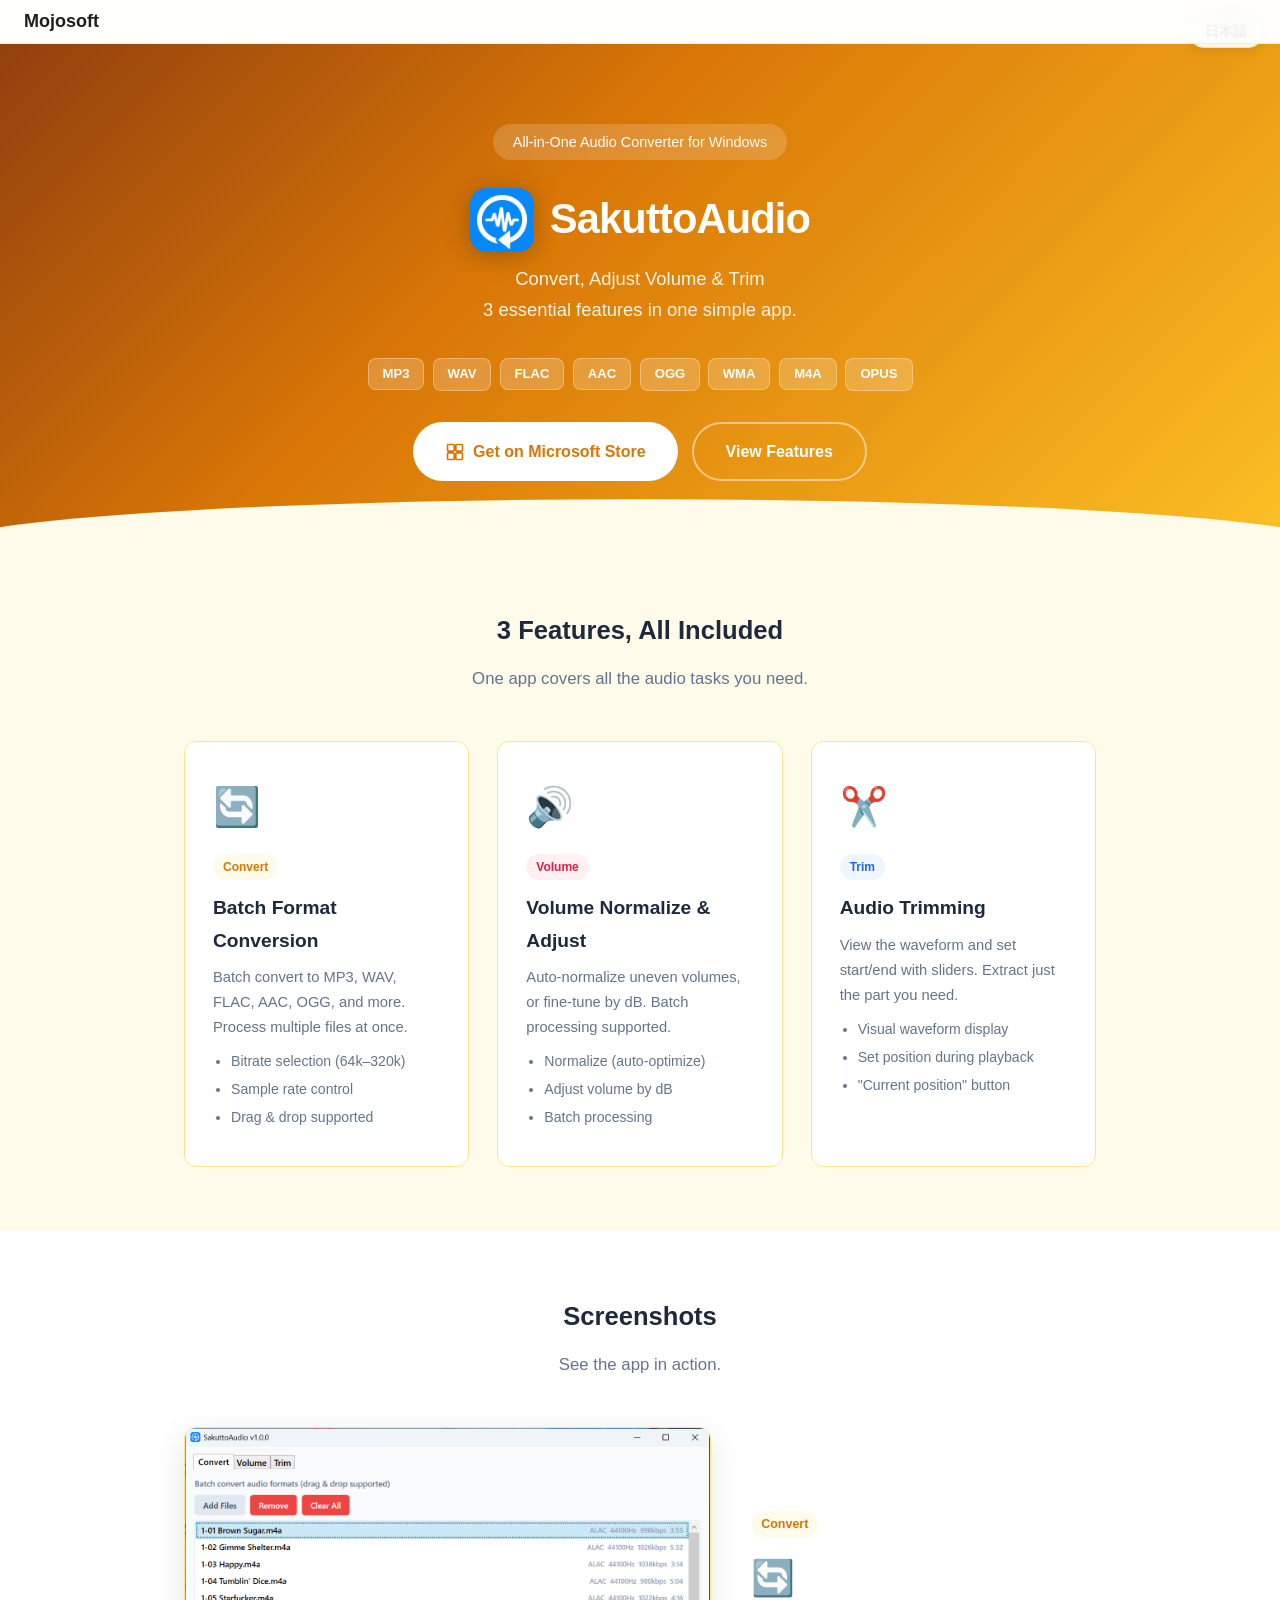
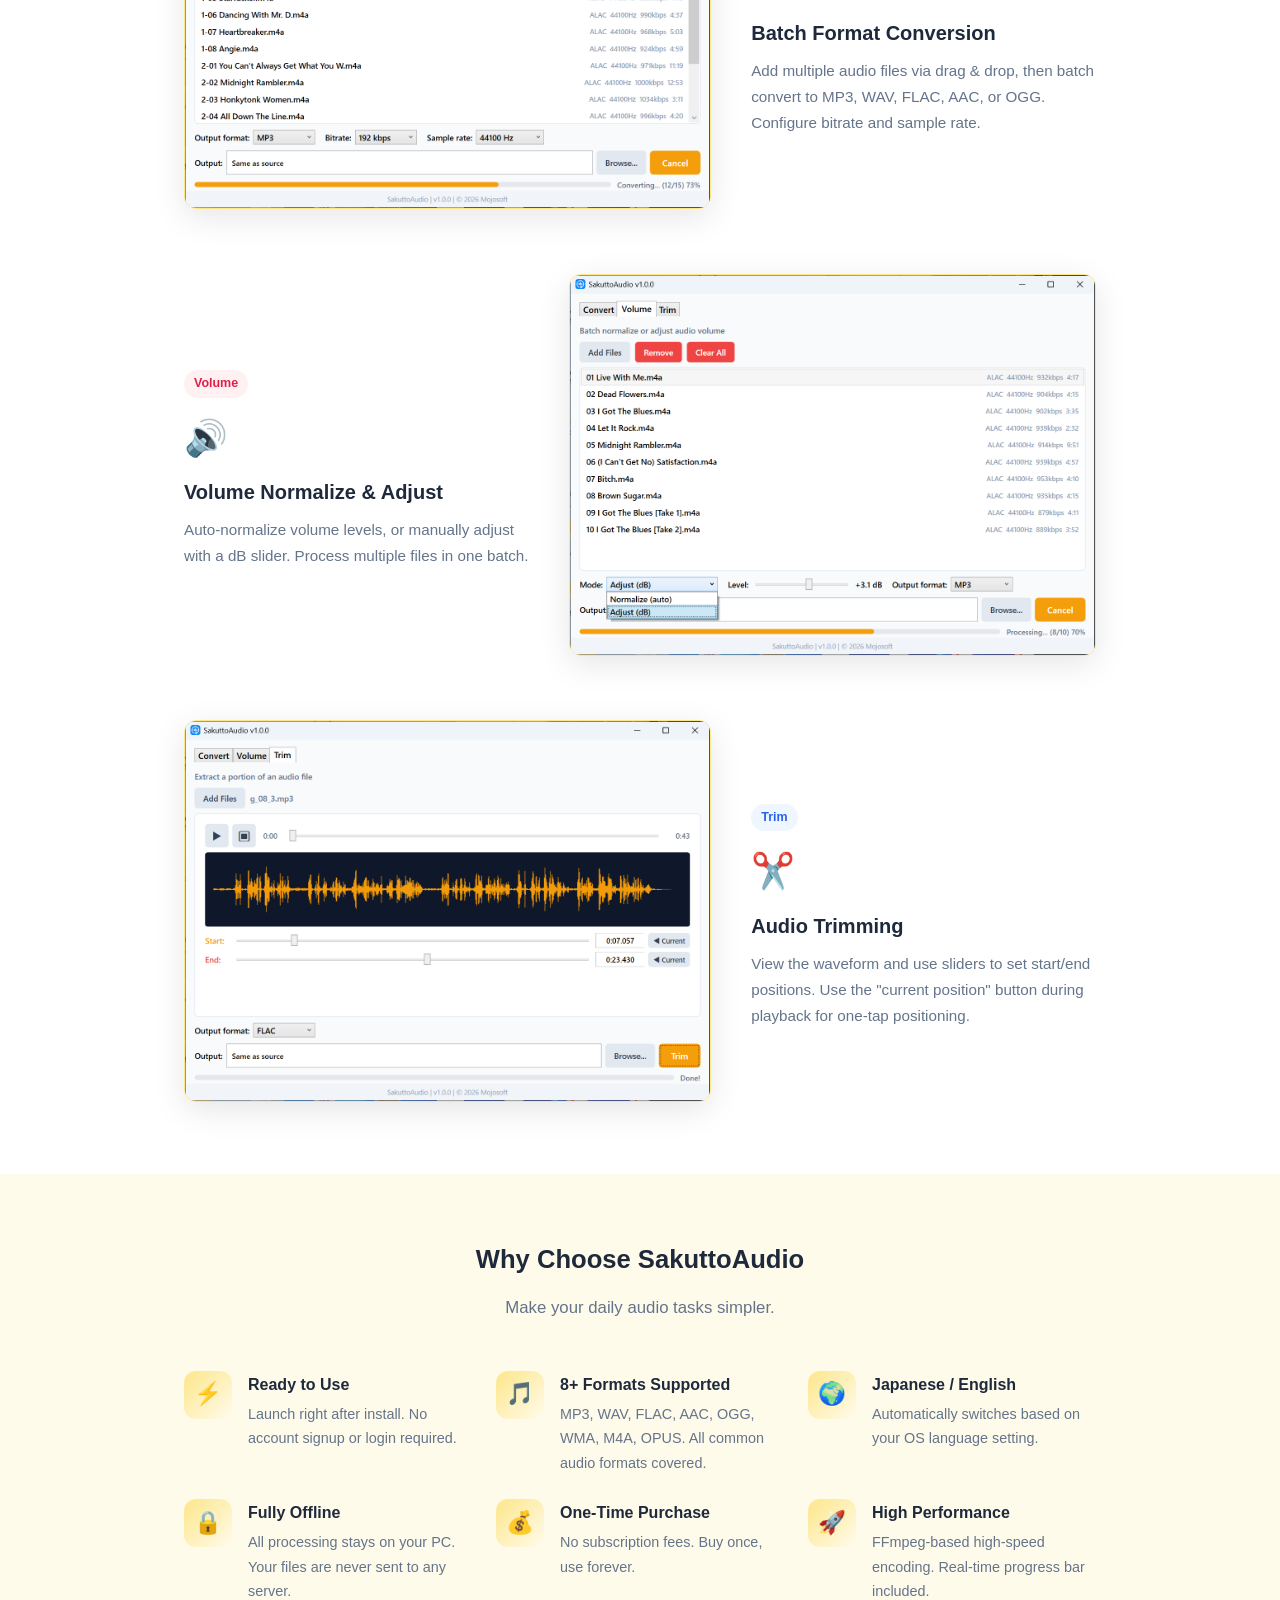
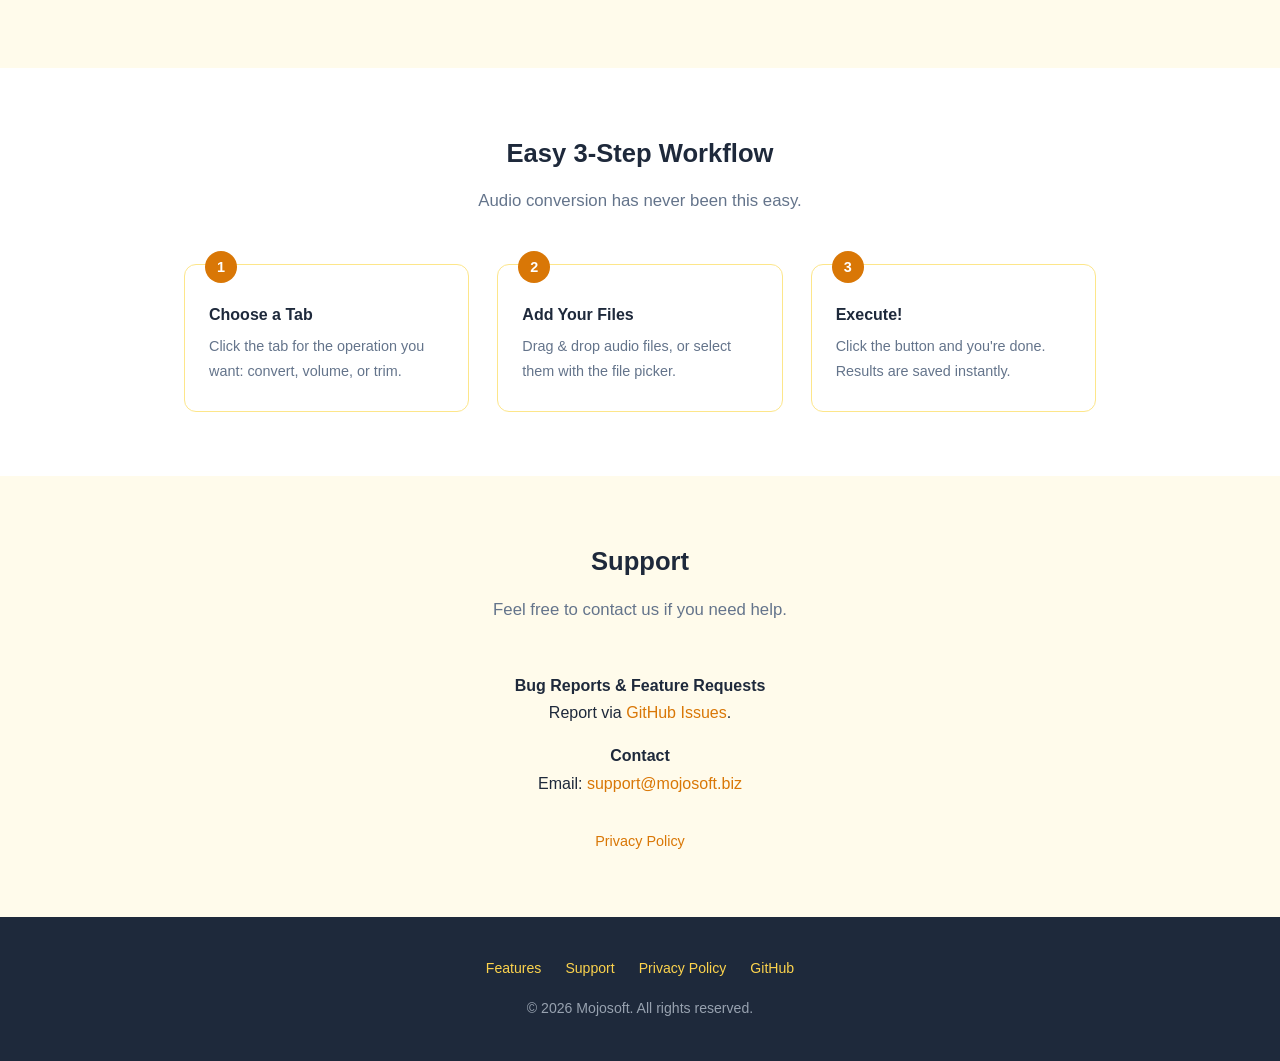
==== index.html @ 2c57cad4 "Initial release: SakuttoAudio landing page - Bilingual (JA/EN) landing page with amber/orange theme " ====
<!DOCTYPE html>
<html lang="ja">
<head>
<meta charset="UTF-8">
<meta name="viewport" content="width=device-width, initial-scale=1.0">
<title>さくっと音声変換 - フォーマット変換・音量調整・トリミング</title>
<meta name="description" content="音声ファイルの一括フォーマット変換・音量調整・トリミング。3つの機能をシンプルなひとつのアプリに。Windows用の音声変換ツール。">
<style>
*{margin:0;padding:0;box-sizing:border-box}
:root{--primary:#D97706;--primary-dark:#B45309;--accent:#F59E0B;--bg:#FFFBEB;--card:#FFFFFF;--text:#1E293B;--muted:#64748B;--border:#FDE68A;--radius:12px}
body{font-family:"Segoe UI","Meiryo","Hiragino Sans",sans-serif;background:var(--bg);color:var(--text);line-height:1.7}
a{color:var(--primary);text-decoration:none}
a:hover{text-decoration:underline}

/* Language toggle */
.lang-toggle{position:fixed;top:16px;right:16px;z-index:1000;background:rgba(255,255,255,.92);border:1px solid var(--border);border-radius:999px;padding:6px 16px;font-size:.85rem;font-weight:600;cursor:pointer;box-shadow:0 2px 12px rgba(0,0,0,.1);transition:background .2s}
.lang-toggle:hover{background:#fff;box-shadow:0 4px 16px rgba(0,0,0,.15)}
[data-lang="ja"] .en,[data-lang="en"] .ja{display:none!important}

/* Hero */
.hero{background:linear-gradient(135deg,#92400E 0%,#D97706 40%,#FBBF24 100%);color:#fff;padding:80px 24px 64px;text-align:center;position:relative;overflow:hidden}
.hero::after{content:"";position:absolute;bottom:-2px;left:0;right:0;height:48px;background:var(--bg);clip-path:ellipse(55% 100% at 50% 100%)}
.hero-title{display:flex;align-items:center;justify-content:center;gap:16px;margin-bottom:8px}
.hero-title img{width:64px;height:64px;border-radius:16px;filter:drop-shadow(0 4px 12px rgba(0,0,0,.25))}
.hero h1{font-size:2.6rem;font-weight:800;letter-spacing:-.02em;margin:0}
.hero .subtitle{font-size:1.15rem;opacity:.9;margin-bottom:32px;font-weight:400}
.hero .tagline{display:inline-block;background:rgba(255,255,255,.18);border-radius:999px;padding:6px 20px;font-size:.9rem;margin-bottom:24px;backdrop-filter:blur(4px)}
.hero .formats{display:flex;gap:8px;justify-content:center;flex-wrap:wrap;margin-bottom:32px}
.hero .format-badge{background:rgba(255,255,255,.2);border:1px solid rgba(255,255,255,.3);border-radius:8px;padding:4px 14px;font-size:.82rem;font-weight:600;backdrop-filter:blur(4px)}
.cta-group{display:flex;gap:14px;justify-content:center;flex-wrap:wrap}
.btn{display:inline-flex;align-items:center;gap:8px;padding:14px 32px;border-radius:999px;font-size:1rem;font-weight:600;transition:transform .15s,box-shadow .15s;cursor:pointer;border:none}
.btn-primary{background:#fff;color:var(--primary)}
.btn-primary:hover{transform:translateY(-2px);box-shadow:0 8px 24px rgba(0,0,0,.18);text-decoration:none}
.btn-outline{background:transparent;color:#fff;border:2px solid rgba(255,255,255,.5)}
.btn-outline:hover{background:rgba(255,255,255,.12);text-decoration:none}

/* Container */
.container{max-width:960px;margin:0 auto;padding:0 24px}

/* Section */
.section{padding:64px 0}
.section-title{font-size:1.6rem;font-weight:700;text-align:center;margin-bottom:12px}
.section-desc{text-align:center;color:var(--muted);margin-bottom:48px;font-size:1.05rem}

/* Feature cards */
.feature-grid{display:grid;grid-template-columns:repeat(3,1fr);gap:28px}
.feature-card{background:var(--card);border:1px solid var(--border);border-radius:var(--radius);padding:32px 28px;transition:transform .2s,box-shadow .2s}
.feature-card:hover{transform:translateY(-4px);box-shadow:0 12px 40px rgba(217,119,6,.12)}
.feature-card .feature-icon{font-size:2.4rem;margin-bottom:12px;display:block}
.feature-card .feature-tag{display:inline-block;font-size:.75rem;font-weight:600;padding:3px 10px;border-radius:999px;margin-bottom:12px}
.feature-card .feature-tag.convert{background:#FFFBEB;color:#D97706}
.feature-card .feature-tag.volume{background:#FFF1F2;color:#E11D48}
.feature-card .feature-tag.trim{background:#EFF6FF;color:#2563EB}
.feature-card h3{font-size:1.2rem;margin-bottom:8px;font-weight:700}
.feature-card p{font-size:.92rem;color:var(--muted);line-height:1.7}
.feature-card ul{margin-top:10px;padding-left:18px;font-size:.88rem;color:var(--muted)}
.feature-card ul li{margin-bottom:4px}

/* Feature detail rows */
.feature-row{display:flex;gap:40px;align-items:center;margin-bottom:56px;flex-wrap:wrap}
.feature-row:last-child{margin-bottom:0}
.feature-row.reverse{flex-direction:row-reverse}
.feature-img{flex:1 1 55%;min-width:280px}
.feature-img img{width:100%;border-radius:var(--radius);box-shadow:0 8px 32px rgba(0,0,0,.10);border:1px solid var(--border);transition:transform .2s,box-shadow .2s}
.feature-img img:hover{transform:scale(1.02);box-shadow:0 12px 40px rgba(0,0,0,.15)}
.feature-info{flex:1 1 35%;min-width:220px}
.feature-info .feature-icon{font-size:2.2rem;margin-bottom:8px;display:block}
.feature-info h3{font-size:1.25rem;margin-bottom:8px;font-weight:700}
.feature-info p{font-size:.95rem;color:var(--muted);line-height:1.7}
.feature-info .feature-tag{display:inline-block;font-size:.78rem;font-weight:600;padding:3px 10px;border-radius:999px;margin-bottom:10px}
.feature-info .feature-tag.convert{background:#FFFBEB;color:#D97706}
.feature-info .feature-tag.volume{background:#FFF1F2;color:#E11D48}
.feature-info .feature-tag.trim{background:#EFF6FF;color:#2563EB}

/* Points */
.points{display:grid;grid-template-columns:repeat(auto-fit,minmax(260px,1fr));gap:24px;margin-top:40px}
.point{display:flex;gap:16px;align-items:flex-start}
.point-icon{flex-shrink:0;width:48px;height:48px;border-radius:12px;background:linear-gradient(135deg,#FDE68A,#FFFBEB);display:flex;align-items:center;justify-content:center;font-size:1.4rem}
.point h3{font-size:1rem;margin-bottom:4px}
.point p{font-size:.9rem;color:var(--muted)}

/* Steps */
.steps{display:grid;grid-template-columns:repeat(auto-fit,minmax(240px,1fr));gap:28px;counter-reset:step}
.step{background:var(--card);border:1px solid var(--border);border-radius:var(--radius);padding:28px 24px;position:relative}
.step::before{counter-increment:step;content:counter(step);position:absolute;top:-14px;left:20px;width:32px;height:32px;border-radius:50%;background:var(--primary);color:#fff;font-weight:700;font-size:.9rem;display:flex;align-items:center;justify-content:center}
.step h3{margin-top:8px;font-size:1rem;margin-bottom:6px}
.step p{font-size:.9rem;color:var(--muted)}

/* Footer */
footer{background:#1E293B;color:#CBD5E1;padding:40px 24px;text-align:center;font-size:.88rem}
footer a{color:#FCD34D}
footer .footer-links{margin-bottom:16px;display:flex;gap:24px;justify-content:center;flex-wrap:wrap}
footer .copyright{opacity:.7;margin-top:8px}

/* Responsive */
@media(max-width:700px){
  .hero h1{font-size:2rem}
  .hero .subtitle{font-size:1rem}
  .feature-grid{grid-template-columns:1fr}
  .feature-row,.feature-row.reverse{flex-direction:column}
  .feature-img{min-width:100%}
  .feature-info{min-width:100%;text-align:center}
  .section{padding:48px 0}
  .feature-row{margin-bottom:40px}
}
</style>
</head>
<body data-lang="ja">

<!-- Mojosoft Header -->
<nav style="position:fixed;top:0;left:0;right:0;z-index:9999;background:rgba(255,255,255,.85);backdrop-filter:saturate(180%) blur(20px);-webkit-backdrop-filter:saturate(180%) blur(20px);border-bottom:1px solid rgba(0,0,0,.06);height:44px;display:flex;align-items:center;padding:0 24px;">
  <a href="http://mojosoft.biz/index.html" style="font-size:18px;font-weight:700;color:#1D1D1F;text-decoration:none;font-family:'Noto Sans JP',sans-serif;">Mojosoft</a>
</nav>
<div style="height:44px;"></div>

<!-- Language toggle -->
<button class="lang-toggle" onclick="toggleLang()">
  <span class="ja">EN</span>
  <span class="en">日本語</span>
</button>

<!-- Hero -->
<header class="hero">
  <div class="ja"><div class="tagline">Windows 用音声変換ツール</div></div>
  <div class="en"><div class="tagline">All-in-One Audio Converter for Windows</div></div>
  <div class="hero-title">
    <img src="logo.png" alt="SakuttoAudio icon">
    <h1><span class="ja">さくっと音声変換</span><span class="en">SakuttoAudio</span></h1>
  </div>
  <p class="subtitle">
    <span class="ja">フォーマット変換・音量調整・トリミング<br>3つの機能をシンプルなひとつのアプリに。</span>
    <span class="en">Convert, Adjust Volume &amp; Trim<br>3 essential features in one simple app.</span>
  </p>
  <div class="formats">
    <span class="format-badge">MP3</span>
    <span class="format-badge">WAV</span>
    <span class="format-badge">FLAC</span>
    <span class="format-badge">AAC</span>
    <span class="format-badge">OGG</span>
    <span class="format-badge">WMA</span>
    <span class="format-badge">M4A</span>
    <span class="format-badge">OPUS</span>
  </div>
  <div class="cta-group">
    <a href="https://www.microsoft.com/store/apps/XXXXXXXXXXX" class="btn btn-primary">
      <svg width="20" height="20" viewBox="0 0 24 24" fill="none" stroke="currentColor" stroke-width="2"><rect x="3" y="3" width="8" height="8" rx="1"/><rect x="13" y="3" width="8" height="8" rx="1"/><rect x="3" y="13" width="8" height="8" rx="1"/><rect x="13" y="13" width="8" height="8" rx="1"/></svg>
      <span class="ja">Microsoft Store で入手</span><span class="en">Get on Microsoft Store</span>
    </a>
    <a href="#features" class="btn btn-outline">
      <span class="ja">機能を見る</span><span class="en">View Features</span>
    </a>
  </div>
</header>

<!-- Feature overview cards -->
<section id="features" class="section">
  <div class="container">
    <h2 class="section-title"><span class="ja">3つの機能、ぜんぶ入り</span><span class="en">3 Features, All Included</span></h2>
    <p class="section-desc"><span class="ja">音声の変換・編集がこのアプリひとつで完結します。</span><span class="en">One app covers all the audio tasks you need.</span></p>
    <div class="feature-grid">
      <!-- 1: Convert -->
      <div class="feature-card">
        <span class="feature-icon">&#x1F504;</span>
        <span class="feature-tag convert"><span class="ja">変換</span><span class="en">Convert</span></span>
        <h3><span class="ja">一括フォーマット変換</span><span class="en">Batch Format Conversion</span></h3>
        <p><span class="ja">MP3・WAV・FLAC・AAC・OGGなど主要な音声形式に一括変換。複数ファイルをまとめて処理。</span><span class="en">Batch convert to MP3, WAV, FLAC, AAC, OGG, and more. Process multiple files at once.</span></p>
        <ul>
          <li><span class="ja">ビットレート指定（64k〜320k）</span><span class="en">Bitrate selection (64k–320k)</span></li>
          <li><span class="ja">サンプルレート指定</span><span class="en">Sample rate control</span></li>
          <li><span class="ja">ドラッグ＆ドロップ対応</span><span class="en">Drag &amp; drop supported</span></li>
        </ul>
      </div>
      <!-- 2: Volume -->
      <div class="feature-card">
        <span class="feature-icon">&#x1F50A;</span>
        <span class="feature-tag volume"><span class="ja">音量調整</span><span class="en">Volume</span></span>
        <h3><span class="ja">音量ノーマライズ &amp; 調整</span><span class="en">Volume Normalize &amp; Adjust</span></h3>
        <p><span class="ja">バラバラな音量を自動で最適化、またはdB単位で微調整。複数ファイルの一括処理に対応。</span><span class="en">Auto-normalize uneven volumes, or fine-tune by dB. Batch processing supported.</span></p>
        <ul>
          <li><span class="ja">ノーマライズ（自動最適化）</span><span class="en">Normalize (auto-optimize)</span></li>
          <li><span class="ja">dB指定で音量増減</span><span class="en">Adjust volume by dB</span></li>
          <li><span class="ja">一括処理対応</span><span class="en">Batch processing</span></li>
        </ul>
      </div>
      <!-- 3: Trim -->
      <div class="feature-card">
        <span class="feature-icon">&#x2702;&#xFE0F;</span>
        <span class="feature-tag trim"><span class="ja">トリミング</span><span class="en">Trim</span></span>
        <h3><span class="ja">音声トリミング</span><span class="en">Audio Trimming</span></h3>
        <p><span class="ja">波形を見ながらスライダーで直感的に開始・終了を指定。必要な部分だけ切り出し。</span><span class="en">View the waveform and set start/end with sliders. Extract just the part you need.</span></p>
        <ul>
          <li><span class="ja">波形表示で視覚的に操作</span><span class="en">Visual waveform display</span></li>
          <li><span class="ja">再生しながら位置指定</span><span class="en">Set position during playback</span></li>
          <li><span class="ja">「現在位置」ボタンで簡単指定</span><span class="en">"Current position" button</span></li>
        </ul>
      </div>
    </div>
  </div>
</section>

<!-- Screenshots -->
<section class="section" style="background:#fff">
  <div class="container">
    <h2 class="section-title"><span class="ja">スクリーンショット</span><span class="en">Screenshots</span></h2>
    <p class="section-desc"><span class="ja">実際のアプリの画面をご覧ください。</span><span class="en">See the app in action.</span></p>

    <!-- 1: Convert -->
    <div class="feature-row">
      <div class="feature-img">
        <img class="ja" src="a1.png" alt="一括変換の画面" loading="lazy">
        <img class="en" src="a_en1.png" alt="Batch Convert" loading="lazy">
      </div>
      <div class="feature-info">
        <span class="feature-tag convert"><span class="ja">変換</span><span class="en">Convert</span></span>
        <span class="feature-icon">&#x1F504;</span>
        <h3><span class="ja">一括フォーマット変換</span><span class="en">Batch Format Conversion</span></h3>
        <p><span class="ja">複数の音声ファイルをドラッグ＆ドロップで追加し、MP3・WAV・FLAC・AAC・OGGに一括変換。ビットレートやサンプルレートも設定可能。</span><span class="en">Add multiple audio files via drag &amp; drop, then batch convert to MP3, WAV, FLAC, AAC, or OGG. Configure bitrate and sample rate.</span></p>
      </div>
    </div>

    <!-- 2: Volume -->
    <div class="feature-row reverse">
      <div class="feature-img">
        <img class="ja" src="a2.png" alt="音量調整の画面" loading="lazy">
        <img class="en" src="a_en2.png" alt="Volume Adjust" loading="lazy">
      </div>
      <div class="feature-info">
        <span class="feature-tag volume"><span class="ja">音量調整</span><span class="en">Volume</span></span>
        <span class="feature-icon">&#x1F50A;</span>
        <h3><span class="ja">音量ノーマライズ &amp; 調整</span><span class="en">Volume Normalize &amp; Adjust</span></h3>
        <p><span class="ja">ノーマライズで音量を自動最適化、またはdBスライダーで手動調整。複数ファイルを一括処理。</span><span class="en">Auto-normalize volume levels, or manually adjust with a dB slider. Process multiple files in one batch.</span></p>
      </div>
    </div>

    <!-- 3: Trim -->
    <div class="feature-row">
      <div class="feature-img">
        <img class="ja" src="a3.png" alt="トリミングの画面" loading="lazy">
        <img class="en" src="a_en3.png" alt="Audio Trimming" loading="lazy">
      </div>
      <div class="feature-info">
        <span class="feature-tag trim"><span class="ja">トリミング</span><span class="en">Trim</span></span>
        <span class="feature-icon">&#x2702;&#xFE0F;</span>
        <h3><span class="ja">音声トリミング</span><span class="en">Audio Trimming</span></h3>
        <p><span class="ja">波形表示を見ながらスライダーで開始・終了位置を指定。再生中に「現在位置」ボタンで一発セット。必要な部分だけサクッと切り出し。</span><span class="en">View the waveform and use sliders to set start/end positions. Use the "current position" button during playback for one-tap positioning.</span></p>
      </div>
    </div>
  </div>
</section>

<!-- Why choose -->
<section class="section">
  <div class="container">
    <h2 class="section-title"><span class="ja">選ばれる理由</span><span class="en">Why Choose SakuttoAudio</span></h2>
    <p class="section-desc"><span class="ja">日常の音声作業を、もっとシンプルに。</span><span class="en">Make your daily audio tasks simpler.</span></p>
    <div class="points">
      <div class="point">
        <div class="point-icon">&#x26A1;</div>
        <div>
          <h3><span class="ja">すぐ使える</span><span class="en">Ready to Use</span></h3>
          <p><span class="ja">インストールしたらすぐ起動。アカウント登録もログインも不要です。</span><span class="en">Launch right after install. No account signup or login required.</span></p>
        </div>
      </div>
      <div class="point">
        <div class="point-icon">&#x1F3B5;</div>
        <div>
          <h3><span class="ja">8フォーマット対応</span><span class="en">8+ Formats Supported</span></h3>
          <p><span class="ja">MP3・WAV・FLAC・AAC・OGG・WMA・M4A・OPUS。主要な音声形式をすべてカバー。</span><span class="en">MP3, WAV, FLAC, AAC, OGG, WMA, M4A, OPUS. All common audio formats covered.</span></p>
        </div>
      </div>
      <div class="point">
        <div class="point-icon">&#x1F30D;</div>
        <div>
          <h3><span class="ja">日本語/英語対応</span><span class="en">Japanese / English</span></h3>
          <p><span class="ja">OSの言語設定に合わせて自動で切り替わります。</span><span class="en">Automatically switches based on your OS language setting.</span></p>
        </div>
      </div>
      <div class="point">
        <div class="point-icon">&#x1F512;</div>
        <div>
          <h3><span class="ja">完全オフライン</span><span class="en">Fully Offline</span></h3>
          <p><span class="ja">すべての処理はPC上で完結。ファイルが外部に送信されることはありません。</span><span class="en">All processing stays on your PC. Your files are never sent to any server.</span></p>
        </div>
      </div>
      <div class="point">
        <div class="point-icon">&#x1F4B0;</div>
        <div>
          <h3><span class="ja">買い切り</span><span class="en">One-Time Purchase</span></h3>
          <p><span class="ja">月額課金なし。一度購入すればずっと使えます。</span><span class="en">No subscription fees. Buy once, use forever.</span></p>
        </div>
      </div>
      <div class="point">
        <div class="point-icon">&#x1F680;</div>
        <div>
          <h3><span class="ja">高性能</span><span class="en">High Performance</span></h3>
          <p><span class="ja">FFmpegベースの高速エンコード。プログレスバーで進捗をリアルタイム確認。</span><span class="en">FFmpeg-based high-speed encoding. Real-time progress bar included.</span></p>
        </div>
      </div>
    </div>
  </div>
</section>

<!-- How to use -->
<section class="section" style="background:#fff">
  <div class="container">
    <h2 class="section-title"><span class="ja">使い方はかんたん 3ステップ</span><span class="en">Easy 3-Step Workflow</span></h2>
    <p class="section-desc"><span class="ja">音声変換がこんなにラクになります。</span><span class="en">Audio conversion has never been this easy.</span></p>
    <div class="steps">
      <div class="step">
        <h3><span class="ja">タブを選ぶ</span><span class="en">Choose a Tab</span></h3>
        <p><span class="ja">変換・音量調整・トリミングから、やりたい操作をクリック。</span><span class="en">Click the tab for the operation you want: convert, volume, or trim.</span></p>
      </div>
      <div class="step">
        <h3><span class="ja">ファイルを入れる</span><span class="en">Add Your Files</span></h3>
        <p><span class="ja">音声ファイルをドラッグ＆ドロップ、またはボタンで選択。</span><span class="en">Drag &amp; drop audio files, or select them with the file picker.</span></p>
      </div>
      <div class="step">
        <h3><span class="ja">実行！</span><span class="en">Execute!</span></h3>
        <p><span class="ja">ボタンをクリックするだけ。処理結果はすぐに保存されます。</span><span class="en">Click the button and you're done. Results are saved instantly.</span></p>
      </div>
    </div>
  </div>
</section>

<!-- Support -->
<section id="support" class="section">
  <div class="container">
    <h2 class="section-title"><span class="ja">サポート</span><span class="en">Support</span></h2>
    <p class="section-desc"><span class="ja">お困りの際はお気軽にお問い合わせください。</span><span class="en">Feel free to contact us if you need help.</span></p>
    <div style="max-width:560px;margin:0 auto;text-align:center">
      <p style="margin-bottom:16px">
        <strong><span class="ja">不具合の報告・機能のリクエスト</span><span class="en">Bug Reports &amp; Feature Requests</span></strong><br>
        <span class="ja"><a href="https://github.com/mojosoftjp/sakutto-audioconverter/issues">GitHub Issues</a> からご報告いただけます。</span>
        <span class="en">Report via <a href="https://github.com/mojosoftjp/sakutto-audioconverter/issues">GitHub Issues</a>.</span>
      </p>
      <p style="margin-bottom:16px">
        <strong><span class="ja">お問い合わせ</span><span class="en">Contact</span></strong><br>
        Email: <a href="mailto:support@mojosoft.biz">support@mojosoft.biz</a>
      </p>
      <p style="color:var(--muted);font-size:.9rem;margin-top:32px">
        <a href="privacy.html"><span class="ja">プライバシーポリシー</span><span class="en">Privacy Policy</span></a>
      </p>
    </div>
  </div>
</section>

<!-- Footer -->
<footer>
  <div class="footer-links">
    <a href="#features"><span class="ja">機能</span><span class="en">Features</span></a>
    <a href="#support"><span class="ja">サポート</span><span class="en">Support</span></a>
    <a href="privacy.html"><span class="ja">プライバシーポリシー</span><span class="en">Privacy Policy</span></a>
    <a href="https://github.com/mojosoftjp/sakutto-audioconverter">GitHub</a>
  </div>
  <div class="copyright">&copy; 2026 Mojosoft. All rights reserved.</div>
</footer>

<script>
function setLang(lang) {
  document.body.setAttribute('data-lang', lang);
  document.documentElement.lang = lang === 'ja' ? 'ja' : 'en';
  document.title = lang === 'ja'
    ? 'さくっと音声変換 - フォーマット変換・音量調整・トリミング'
    : 'SakuttoAudio - Convert, Adjust Volume & Trim';
  localStorage.setItem('sakutto-aud-lang', lang);
}
function toggleLang() {
  var cur = document.body.getAttribute('data-lang');
  setLang(cur === 'ja' ? 'en' : 'ja');
}
(function() {
  var saved = localStorage.getItem('sakutto-aud-lang');
  if (saved) { setLang(saved); return; }
  var browserLang = (navigator.language || navigator.userLanguage || '').toLowerCase();
  setLang(browserLang.startsWith('ja') ? 'ja' : 'en');
})();
</script>

</body>
</html>
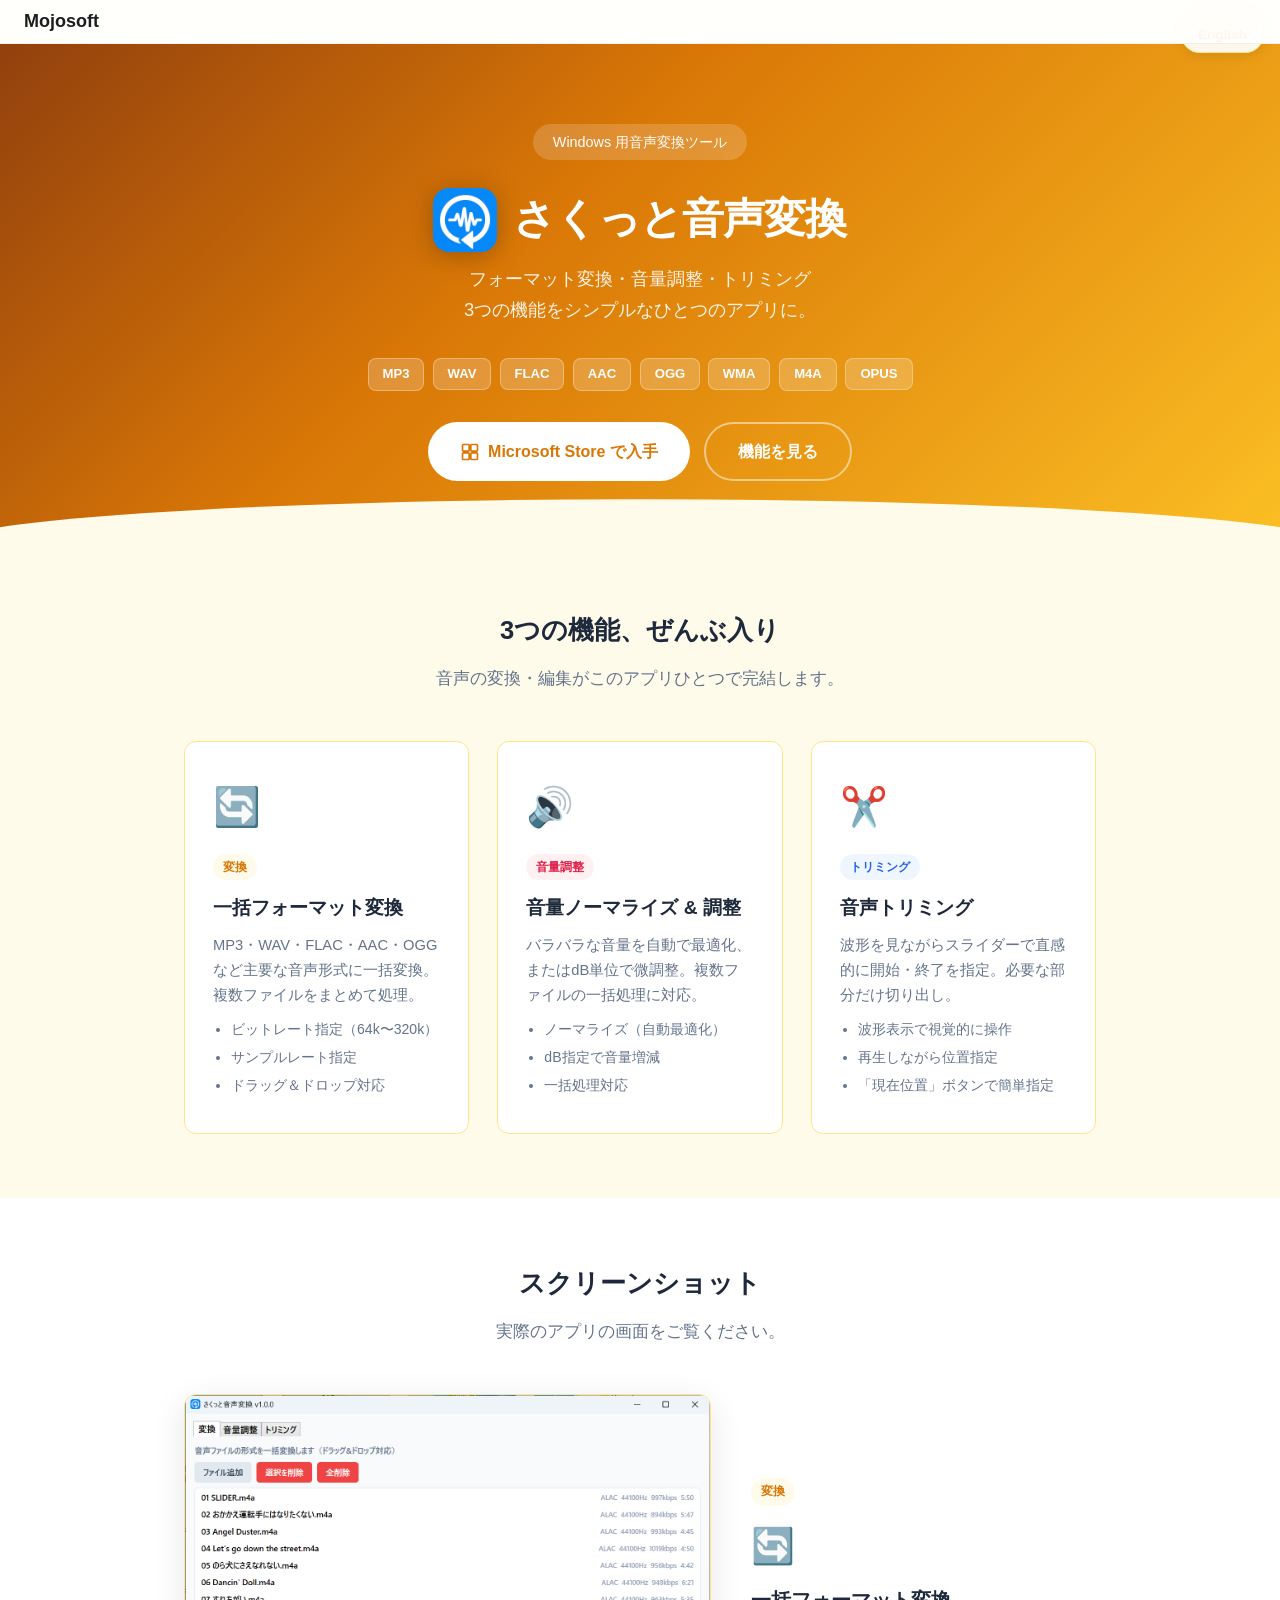
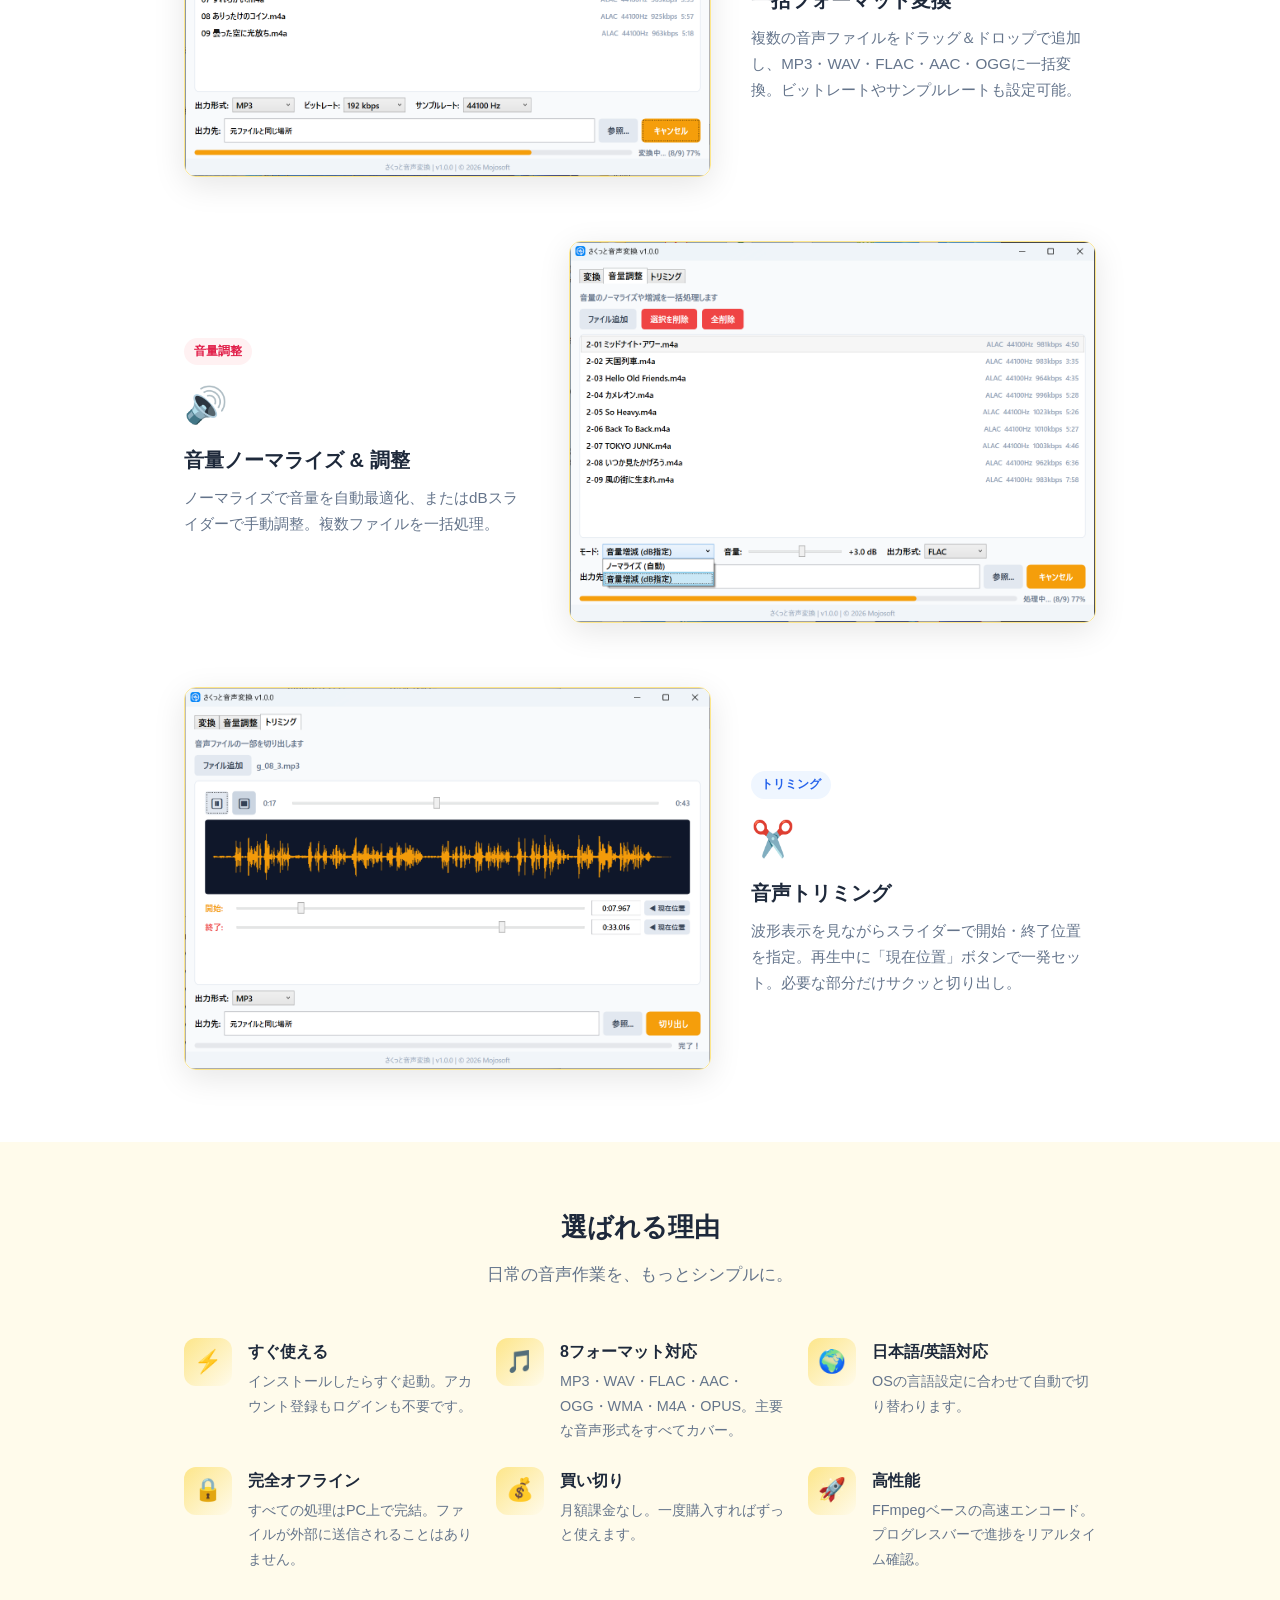
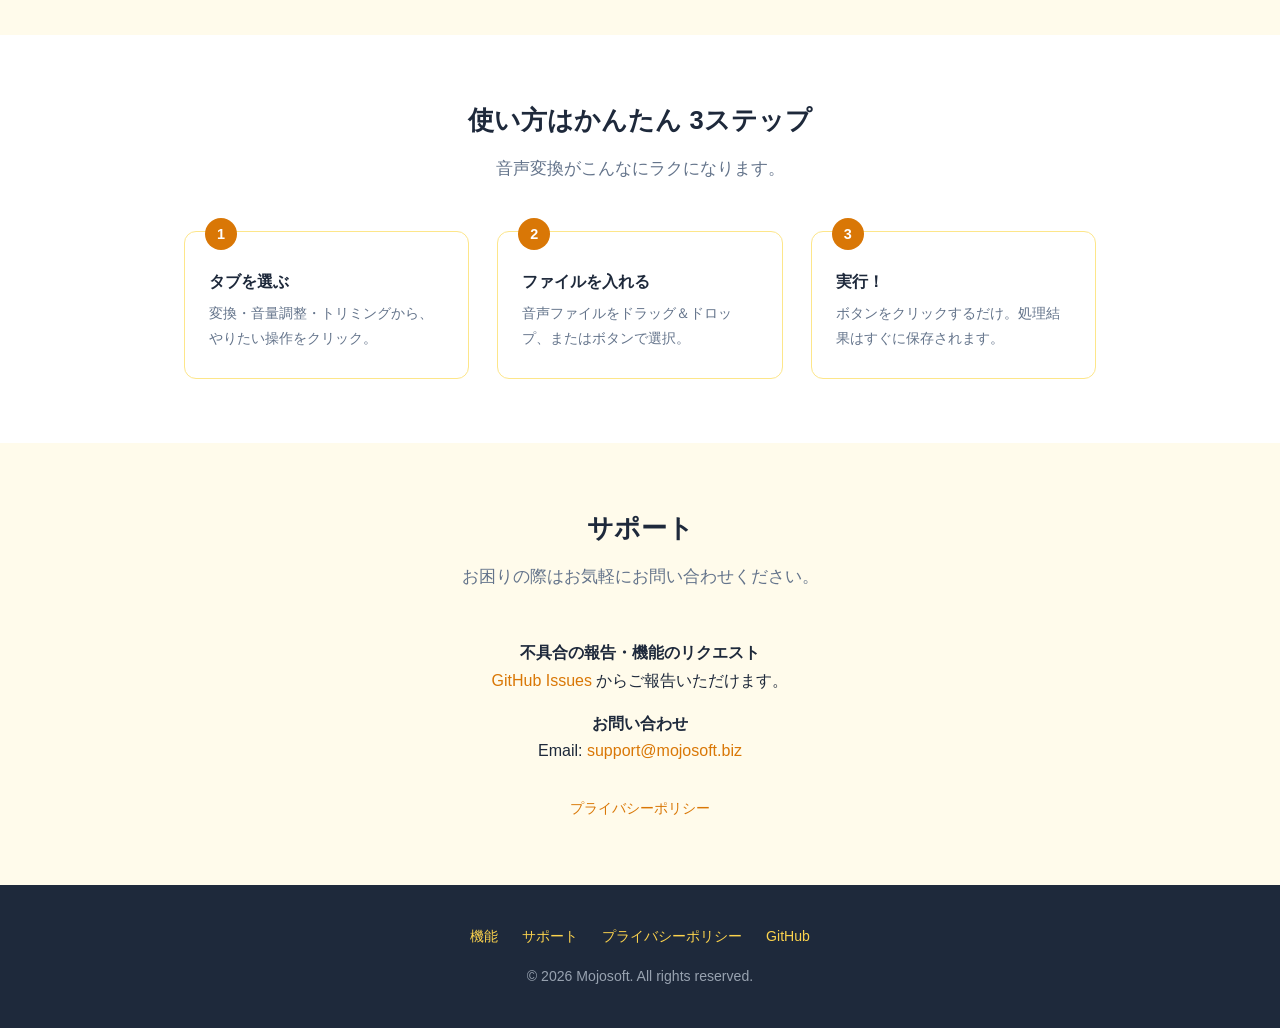
==== commit 214694c3: "Restore original images and presentation; retain SEO metadata" ====
--- a/index.html
+++ b/index.html
@@ -1,10 +1,10 @@
 <!DOCTYPE html>
-<html lang="ja">
+<html lang="ja" class="lang-ja">
 <head>
 <meta charset="UTF-8">
 <meta name="viewport" content="width=device-width, initial-scale=1.0">
-<title>さくっと音声変換 - フォーマット変換・音量調整・トリミング</title>
-<meta name="description" content="音声ファイルの一括フォーマット変換・音量調整・トリミング。3つの機能をシンプルなひとつのアプリに。Windows用の音声変換ツール。">
+<title>さくっと音声変換｜音声ファイルの一括変換・音量調整・カット</title>
+<meta name="description" content="音声ファイルの形式変換、音量のノーマライズ・調整、トリミングに対応するWindows用ソフト。複数ファイルの一括変換で音声の整理や編集を効率化。Microsoft Storeで購入できます。">
 <style>
 *{margin:0;padding:0;box-sizing:border-box}
 :root{--primary:#D97706;--primary-dark:#B45309;--accent:#F59E0B;--bg:#FFFBEB;--card:#FFFFFF;--text:#1E293B;--muted:#64748B;--border:#FDE68A;--radius:12px}
@@ -104,20 +104,92 @@
   .feature-row{margin-bottom:40px}
 }
 </style>
+  <link rel="canonical" href="https://mojosoftjp.github.io/sakutto-audioconverter/">
+  <link rel="alternate" href="https://mojosoftjp.github.io/sakutto-audioconverter/" hreflang="ja">
+  <link rel="alternate" href="https://mojosoftjp.github.io/sakutto-audioconverter/en/" hreflang="en">
+  <link rel="alternate" href="https://mojosoftjp.github.io/sakutto-audioconverter/" hreflang="x-default">
+  <meta name="robots" content="index, follow, max-image-preview:large">
+  <meta property="og:title" content="さくっと音声変換｜音声ファイルの一括変換・音量調整・カット">
+  <meta property="og:description" content="音声ファイルの形式変換、音量のノーマライズ・調整、トリミングに対応するWindows用ソフト。複数ファイルの一括変換で音声の整理や編集を効率化。Microsoft Storeで購入できます。">
+  <meta property="og:url" content="https://mojosoftjp.github.io/sakutto-audioconverter/">
+  <meta property="og:type" content="website">
+  <meta property="og:site_name" content="Mojosoft">
+  <meta property="og:locale" content="ja_JP">
+  <meta name="twitter:title" content="さくっと音声変換｜音声ファイルの一括変換・音量調整・カット">
+  <meta name="twitter:description" content="音声ファイルの形式変換、音量のノーマライズ・調整、トリミングに対応するWindows用ソフト。複数ファイルの一括変換で音声の整理や編集を効率化。Microsoft Storeで購入できます。">
+  <meta property="og:image" content="https://mojosoftjp.github.io/sakutto-audioconverter/a1.png">
+  <meta name="twitter:image" content="https://mojosoftjp.github.io/sakutto-audioconverter/a1.png">
+  <meta property="og:image:alt" content="さくっと音声変換｜音声ファイルの一括変換・音量調整・カット">
+  <meta name="twitter:image:alt" content="さくっと音声変換｜音声ファイルの一括変換・音量調整・カット">
+  <meta property="og:image:width" content="1272">
+  <meta property="og:image:height" content="921">
+  <meta name="twitter:card" content="summary_large_image">
+<script type="application/ld+json">
+{
+  "@context": "https://schema.org",
+  "@graph": [
+    {
+      "@type": "SoftwareApplication",
+      "@id": "https://mojosoftjp.github.io/sakutto-audioconverter/#software",
+      "name": "さくっと音声変換",
+      "url": "https://mojosoftjp.github.io/sakutto-audioconverter/",
+      "description": "音声ファイルの形式変換、音量のノーマライズ・調整、トリミングに対応するWindows用ソフト。複数ファイルの一括変換で音声の整理や編集を効率化。Microsoft Storeで購入できます。",
+      "image": "https://mojosoftjp.github.io/sakutto-audioconverter/a1.png",
+      "operatingSystem": "Windows",
+      "applicationCategory": "MultimediaApplication",
+      "inLanguage": "ja",
+      "publisher": {
+        "@type": "Organization",
+        "@id": "https://mojosoft.biz/#organization",
+        "name": "Mojosoft",
+        "url": "https://mojosoft.biz/"
+      }
+    },
+    {
+      "@type": "BreadcrumbList",
+      "@id": "https://mojosoftjp.github.io/sakutto-audioconverter/#breadcrumb",
+      "itemListElement": [
+        {
+          "@type": "ListItem",
+          "position": 1,
+          "name": "Mojosoft",
+          "item": "https://mojosoft.biz/"
+        },
+        {
+          "@type": "ListItem",
+          "position": 2,
+          "name": "さくっと音声変換",
+          "item": "https://mojosoftjp.github.io/sakutto-audioconverter/"
+        }
+      ]
+    },
+    {
+      "@type": "WebPage",
+      "@id": "https://mojosoftjp.github.io/sakutto-audioconverter/#webpage",
+      "url": "https://mojosoftjp.github.io/sakutto-audioconverter/",
+      "name": "さくっと音声変換｜音声ファイルの一括変換・音量調整・カット",
+      "inLanguage": "ja",
+      "mainEntity": {
+        "@id": "https://mojosoftjp.github.io/sakutto-audioconverter/#software"
+      },
+      "breadcrumb": {
+        "@id": "https://mojosoftjp.github.io/sakutto-audioconverter/#breadcrumb"
+      }
+    }
+  ]
+}
+</script>
 </head>
 <body data-lang="ja">
 
 <!-- Mojosoft Header -->
 <nav style="position:fixed;top:0;left:0;right:0;z-index:9999;background:rgba(255,255,255,.85);backdrop-filter:saturate(180%) blur(20px);-webkit-backdrop-filter:saturate(180%) blur(20px);border-bottom:1px solid rgba(0,0,0,.06);height:44px;display:flex;align-items:center;padding:0 24px;">
-  <a href="http://mojosoft.biz/index.html" style="font-size:18px;font-weight:700;color:#1D1D1F;text-decoration:none;font-family:'Noto Sans JP',sans-serif;">Mojosoft</a>
+  <a href="https://mojosoft.biz/" style="font-size:18px;font-weight:700;color:#1D1D1F;text-decoration:none;font-family:'Noto Sans JP',sans-serif;">Mojosoft</a>
 </nav>
 <div style="height:44px;"></div>
 
 <!-- Language toggle -->
-<button class="lang-toggle" onclick="toggleLang()">
-  <span class="ja">EN</span>
-  <span class="en">日本語</span>
-</button>
+<a class="lang-toggle" href="https://mojosoftjp.github.io/sakutto-audioconverter/en/" lang="en" style="text-decoration:none">English</a>
 
 <!-- Hero -->
 <header class="hero">
@@ -142,7 +214,7 @@
     <span class="format-badge">OPUS</span>
   </div>
   <div class="cta-group">
-    <a href="https://www.microsoft.com/store/apps/XXXXXXXXXXX" class="btn btn-primary">
+    <a href="https://www.microsoft.com/store/apps/9MT5RW1K95DD" class="btn btn-primary">
       <svg width="20" height="20" viewBox="0 0 24 24" fill="none" stroke="currentColor" stroke-width="2"><rect x="3" y="3" width="8" height="8" rx="1"/><rect x="13" y="3" width="8" height="8" rx="1"/><rect x="3" y="13" width="8" height="8" rx="1"/><rect x="13" y="13" width="8" height="8" rx="1"/></svg>
       <span class="ja">Microsoft Store で入手</span><span class="en">Get on Microsoft Store</span>
     </a>
@@ -357,23 +429,9 @@
 
 <script>
 function setLang(lang) {
-  document.body.setAttribute('data-lang', lang);
-  document.documentElement.lang = lang === 'ja' ? 'ja' : 'en';
-  document.title = lang === 'ja'
-    ? 'さくっと音声変換 - フォーマット変換・音量調整・トリミング'
-    : 'SakuttoAudio - Convert, Adjust Volume & Trim';
-  localStorage.setItem('sakutto-aud-lang', lang);
+  if (lang !== "ja") window.location.assign("https://mojosoftjp.github.io/sakutto-audioconverter/en/" + window.location.hash);
 }
-function toggleLang() {
-  var cur = document.body.getAttribute('data-lang');
-  setLang(cur === 'ja' ? 'en' : 'ja');
-}
-(function() {
-  var saved = localStorage.getItem('sakutto-aud-lang');
-  if (saved) { setLang(saved); return; }
-  var browserLang = (navigator.language || navigator.userLanguage || '').toLowerCase();
-  setLang(browserLang.startsWith('ja') ? 'ja' : 'en');
-})();
+function toggleLang() { setLang("en"); }
 </script>
 
 </body>
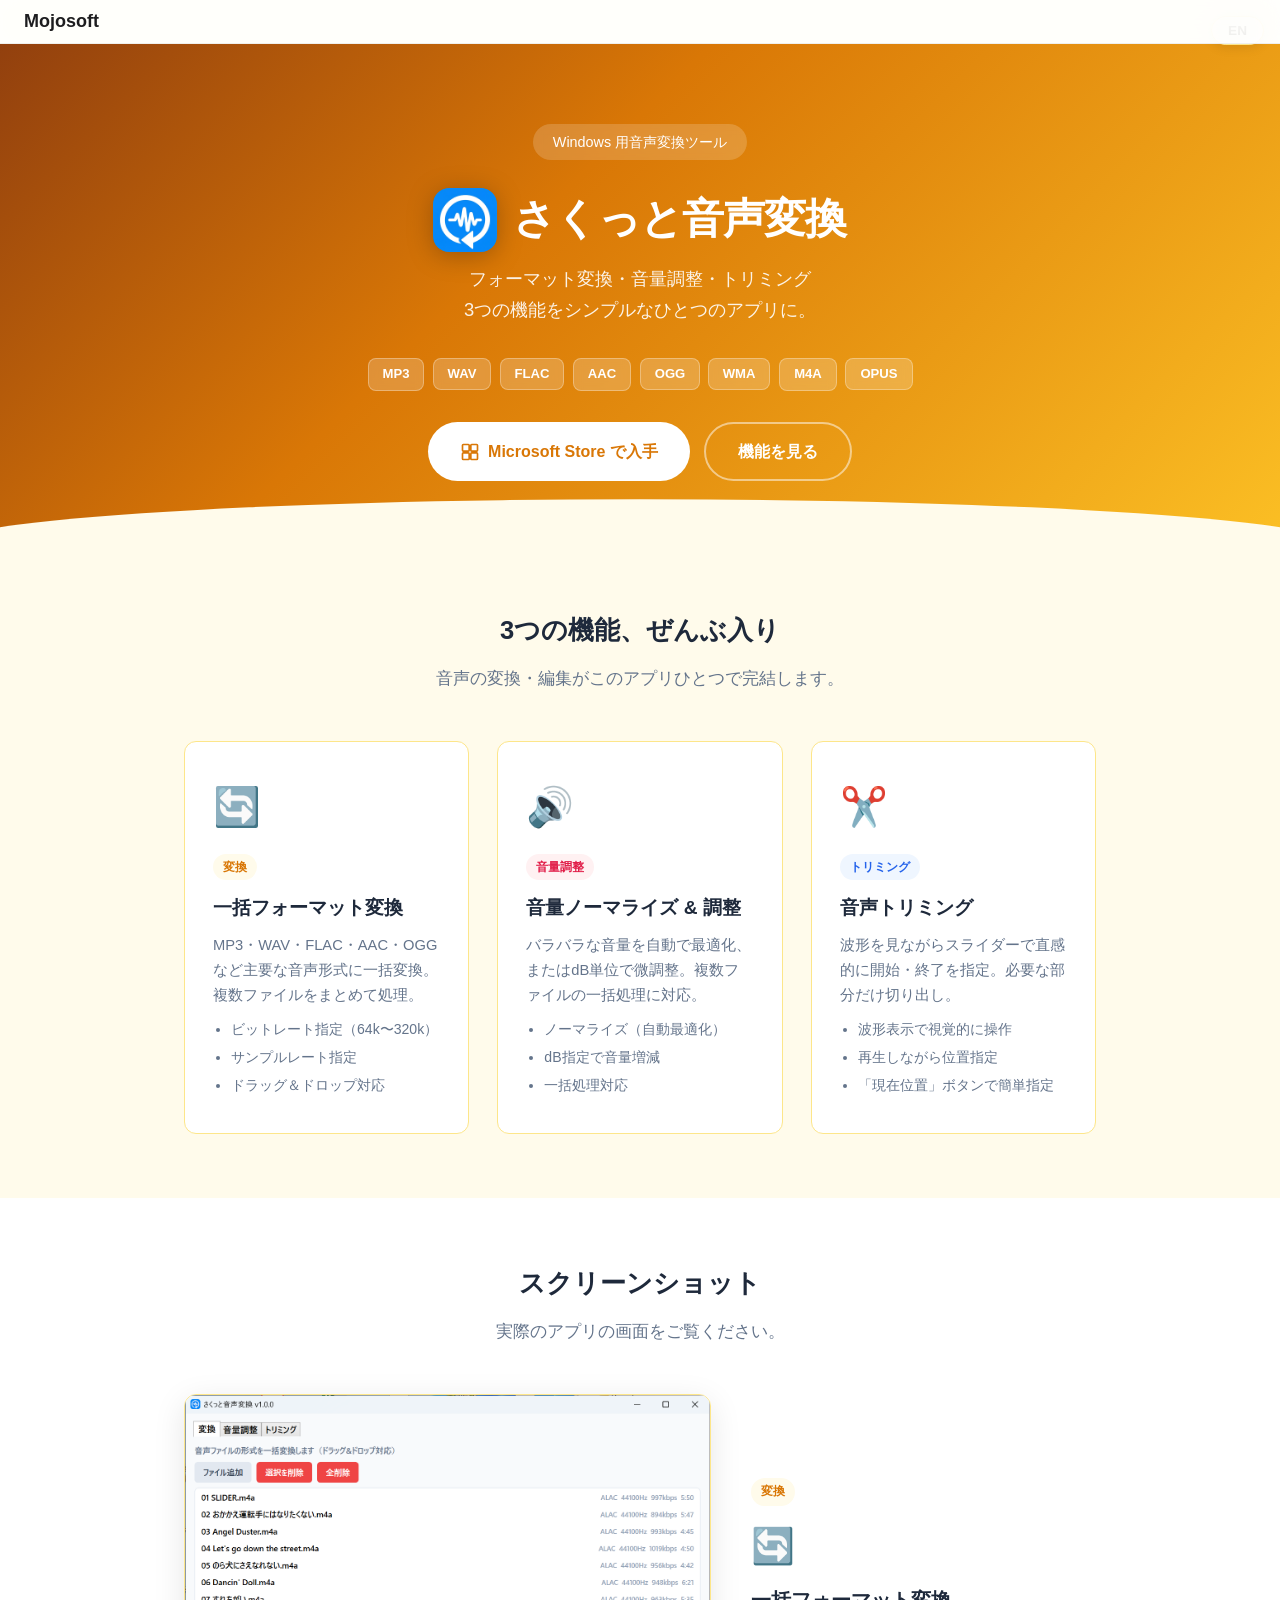
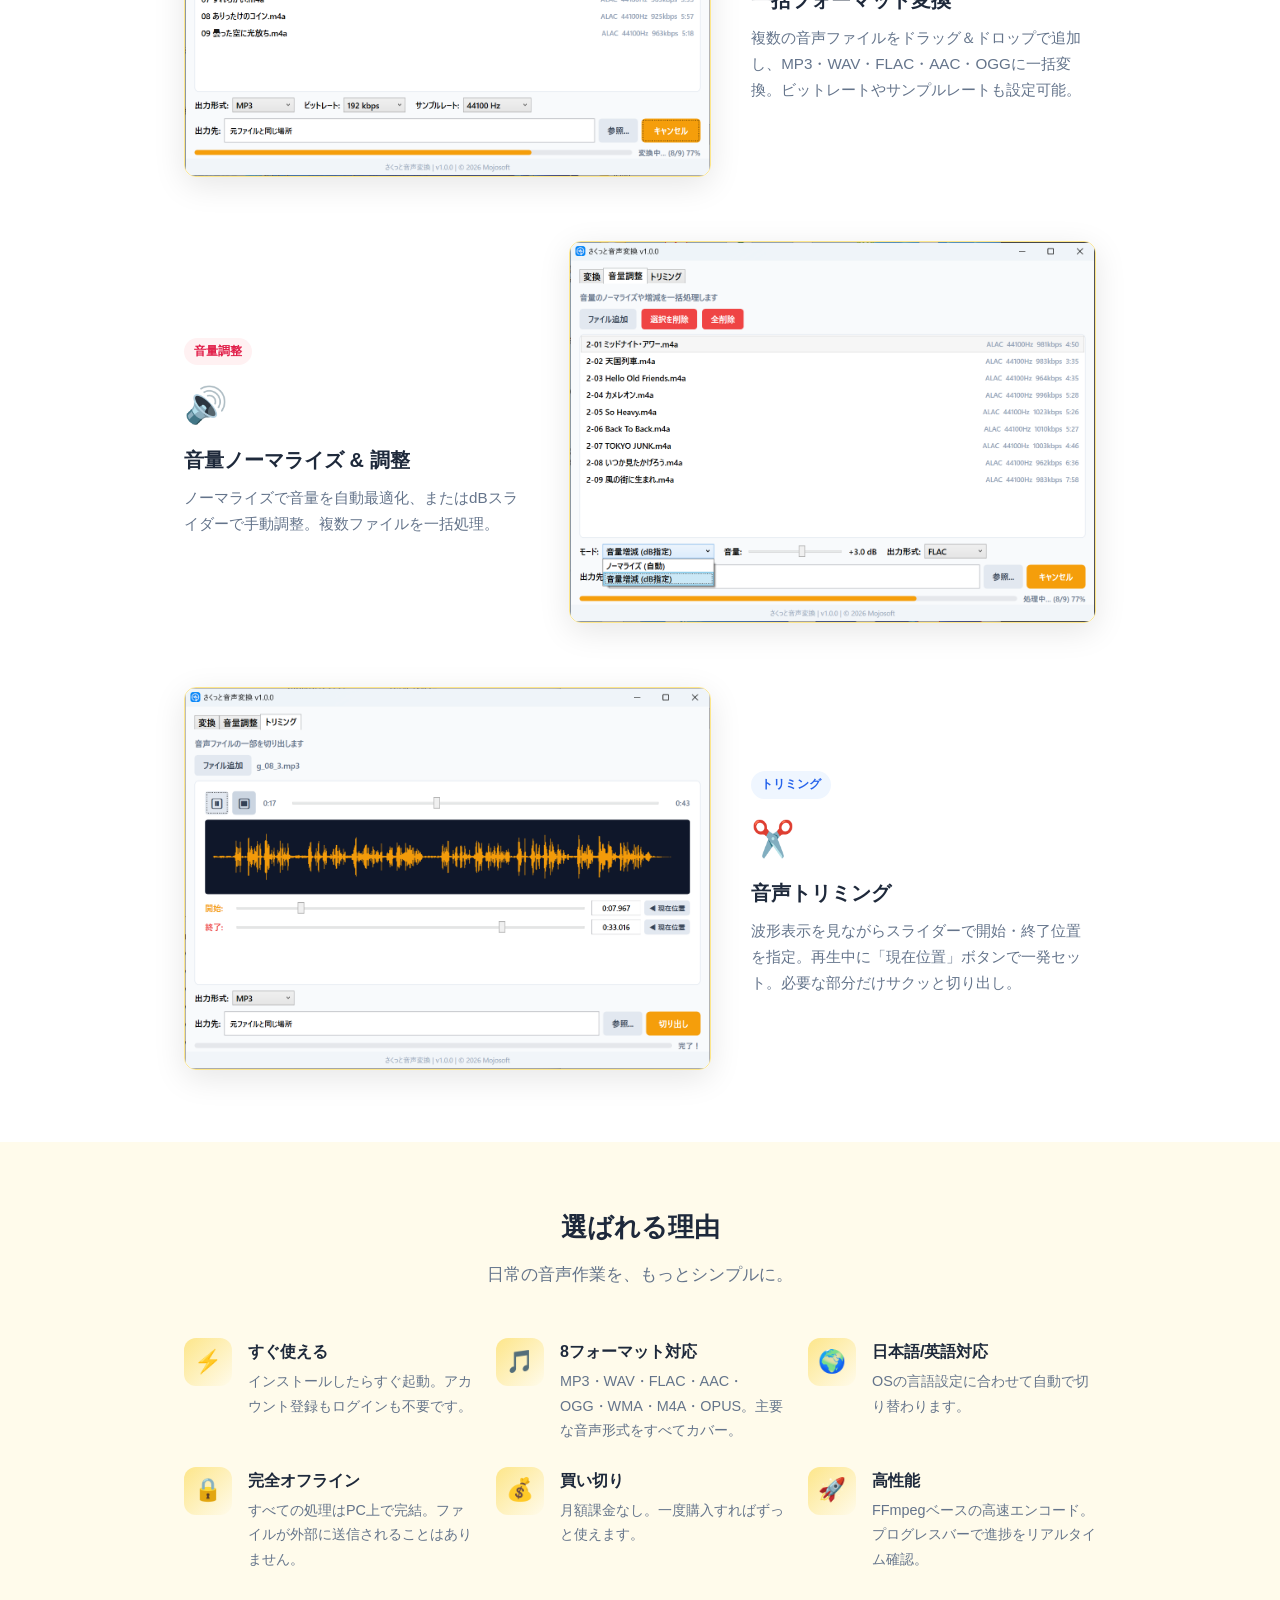
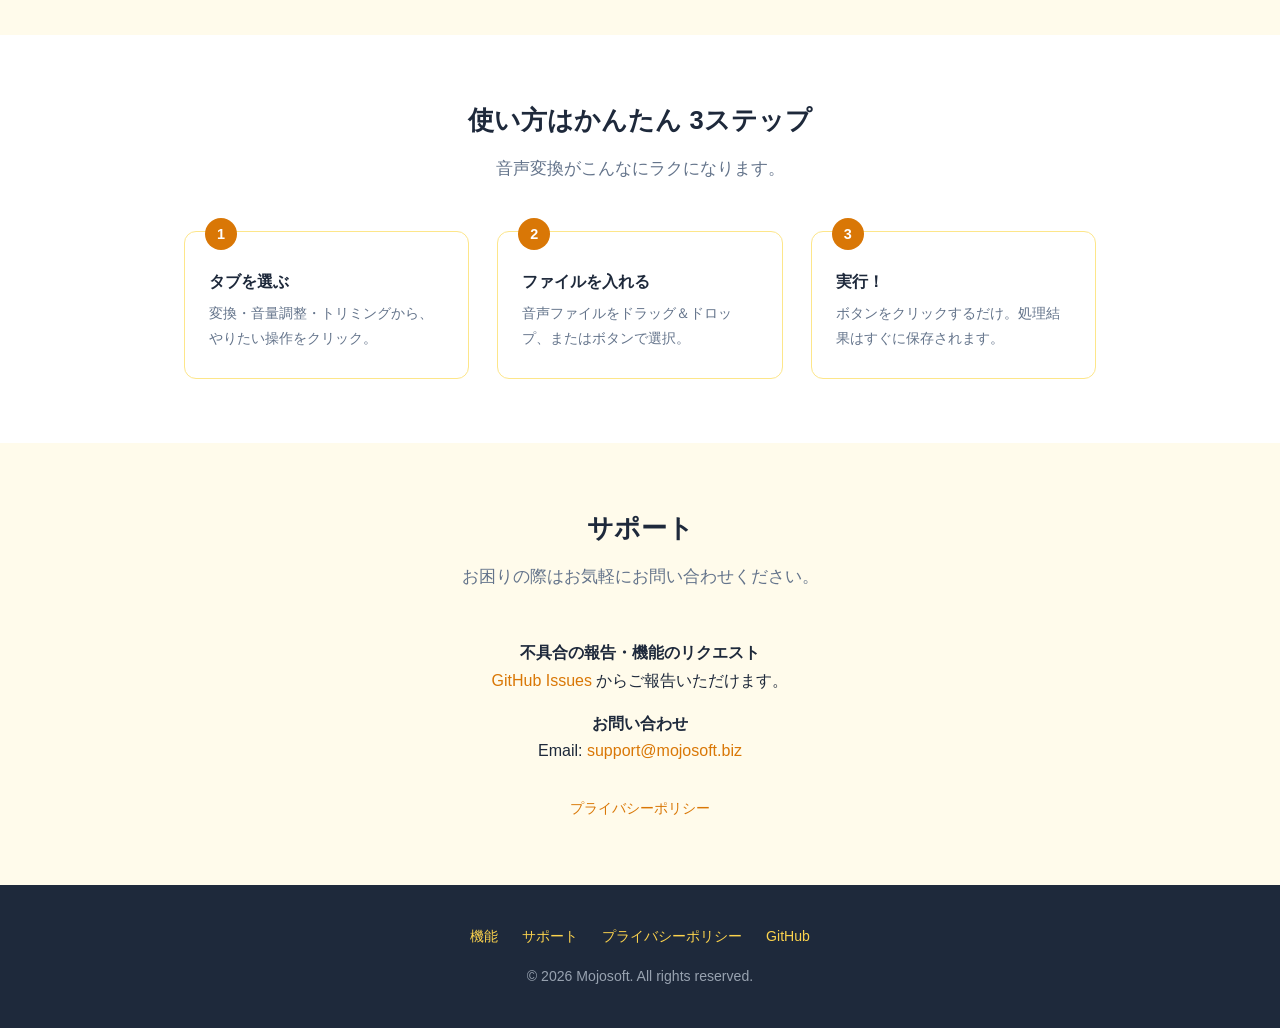
==== commit 781e4af0: "Restore original images and presentation; retain SEO metadata" ====
--- a/index.html
+++ b/index.html
@@ -189,7 +189,10 @@
 <div style="height:44px;"></div>
 
 <!-- Language toggle -->
-<a class="lang-toggle" href="https://mojosoftjp.github.io/sakutto-audioconverter/en/" lang="en" style="text-decoration:none">English</a>
+<button class="lang-toggle" onclick="toggleLang()">
+  <span class="ja">EN</span>
+  <span class="en">日本語</span>
+</button>
 
 <!-- Hero -->
 <header class="hero">
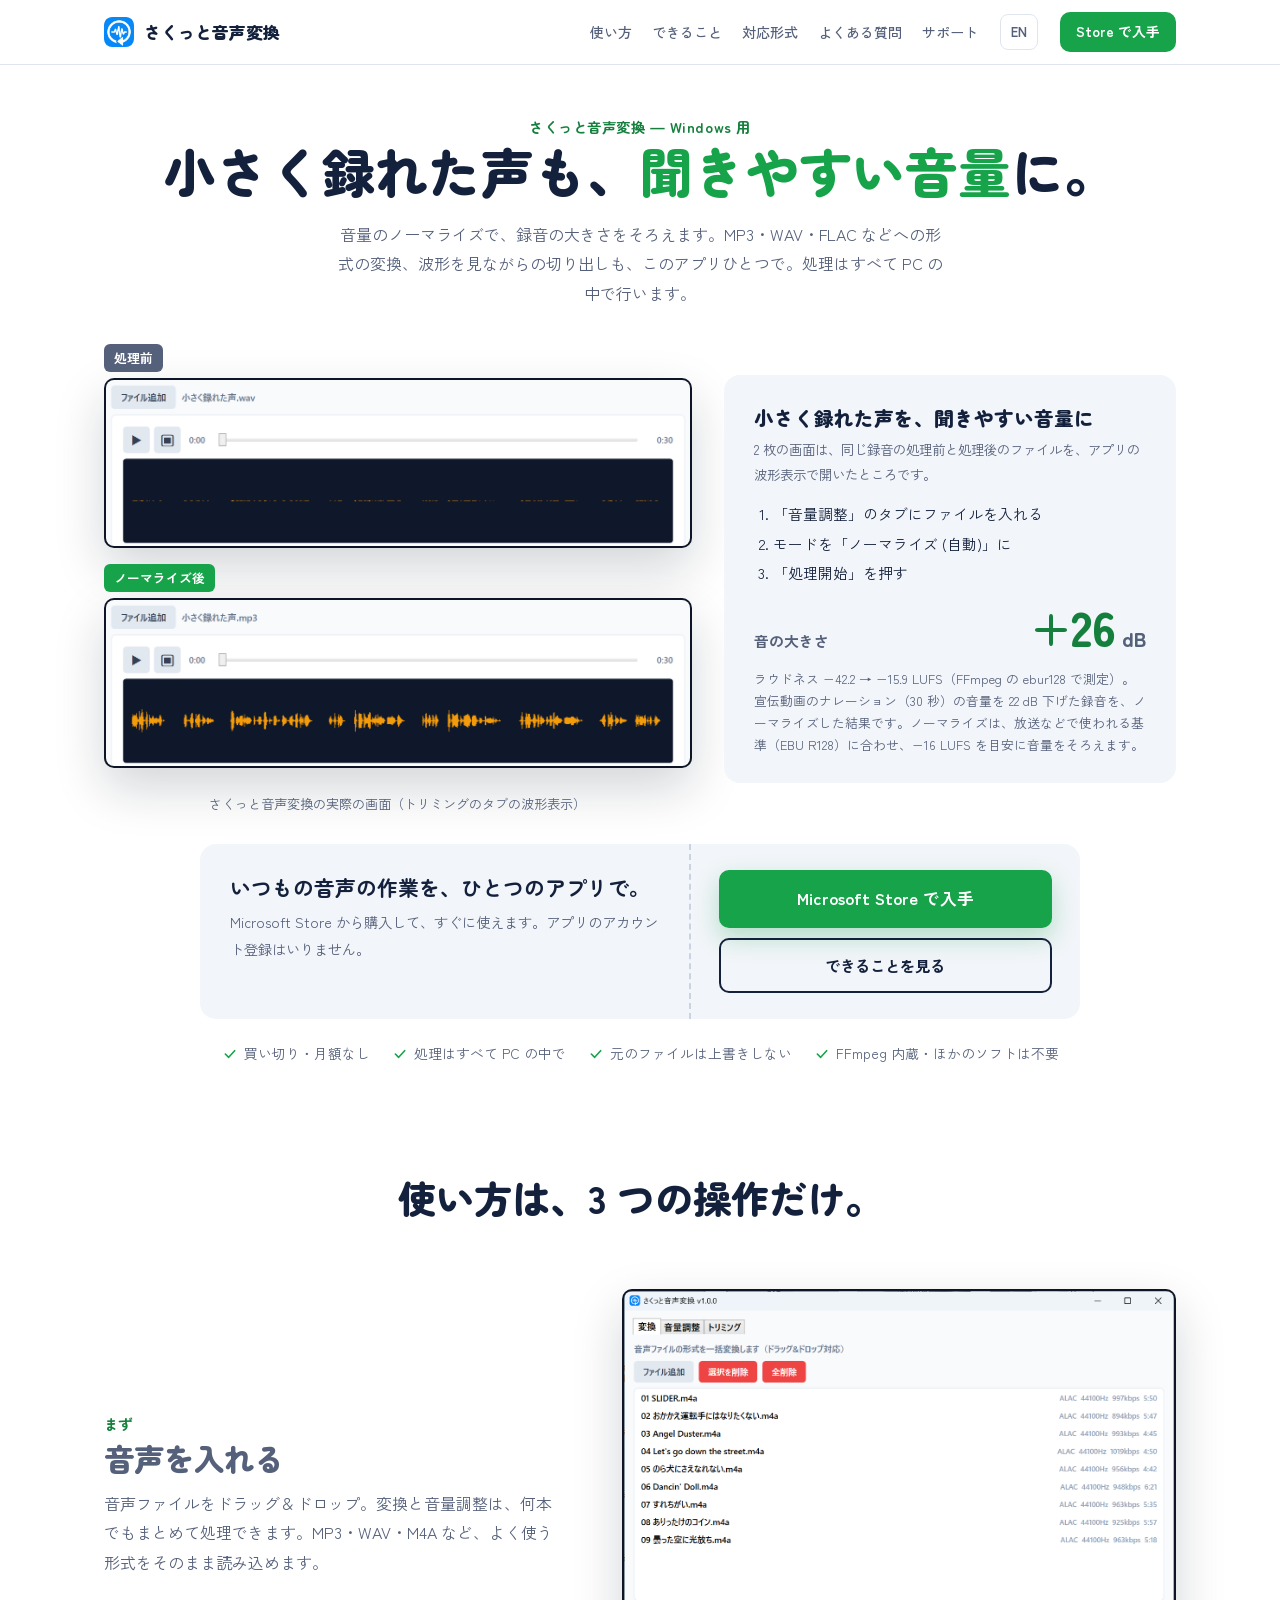
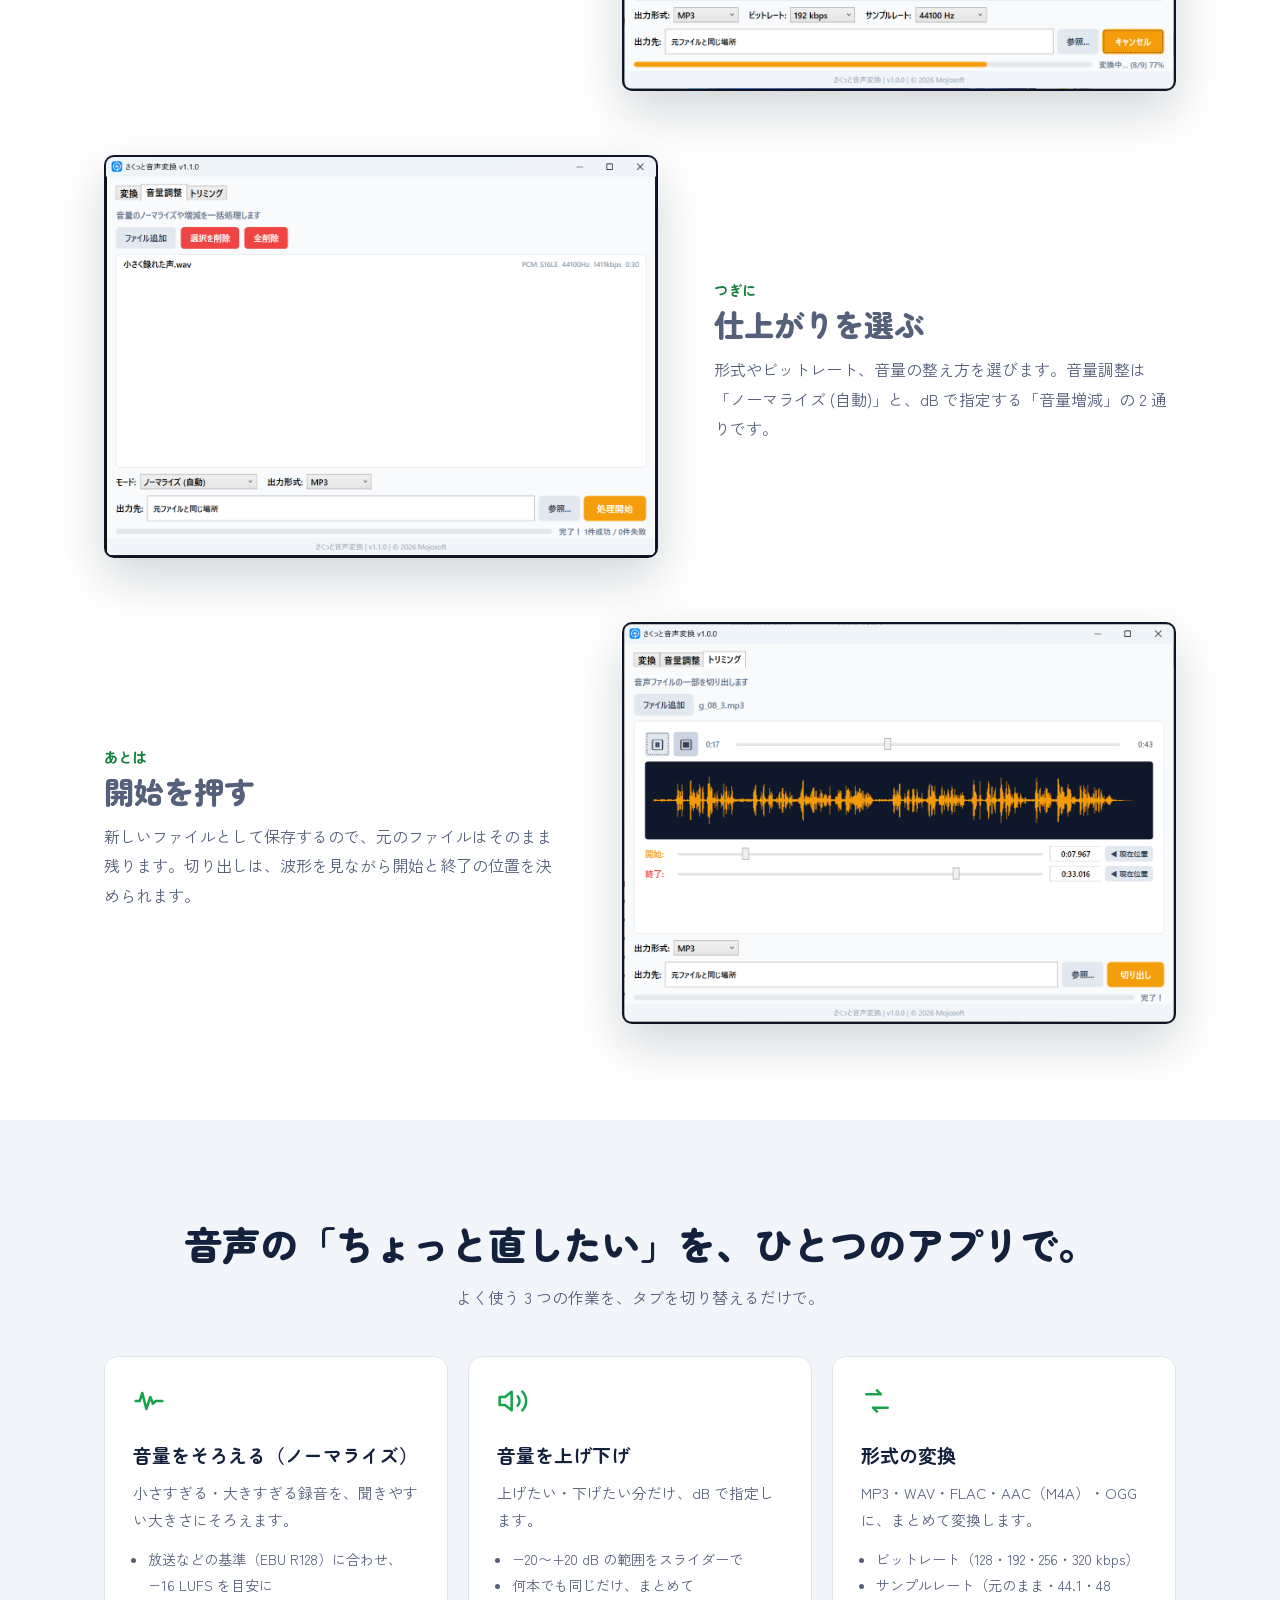
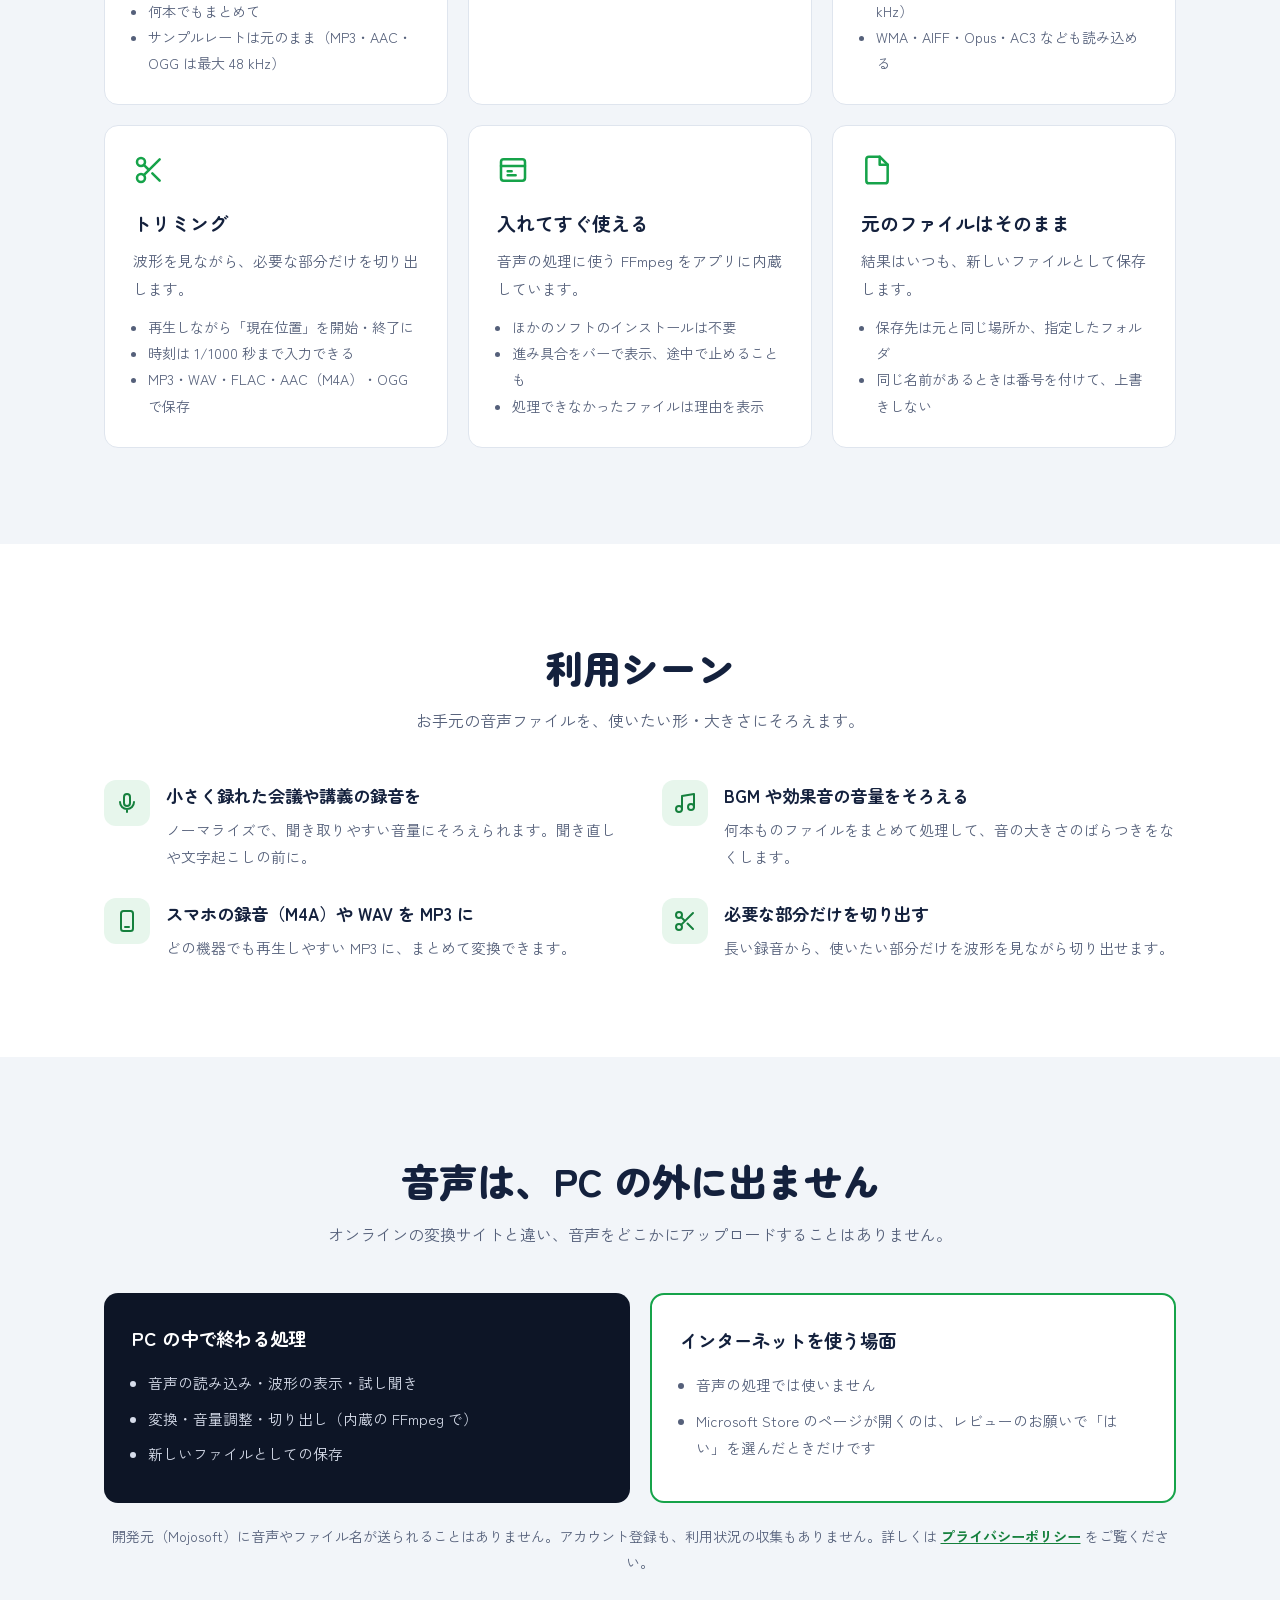
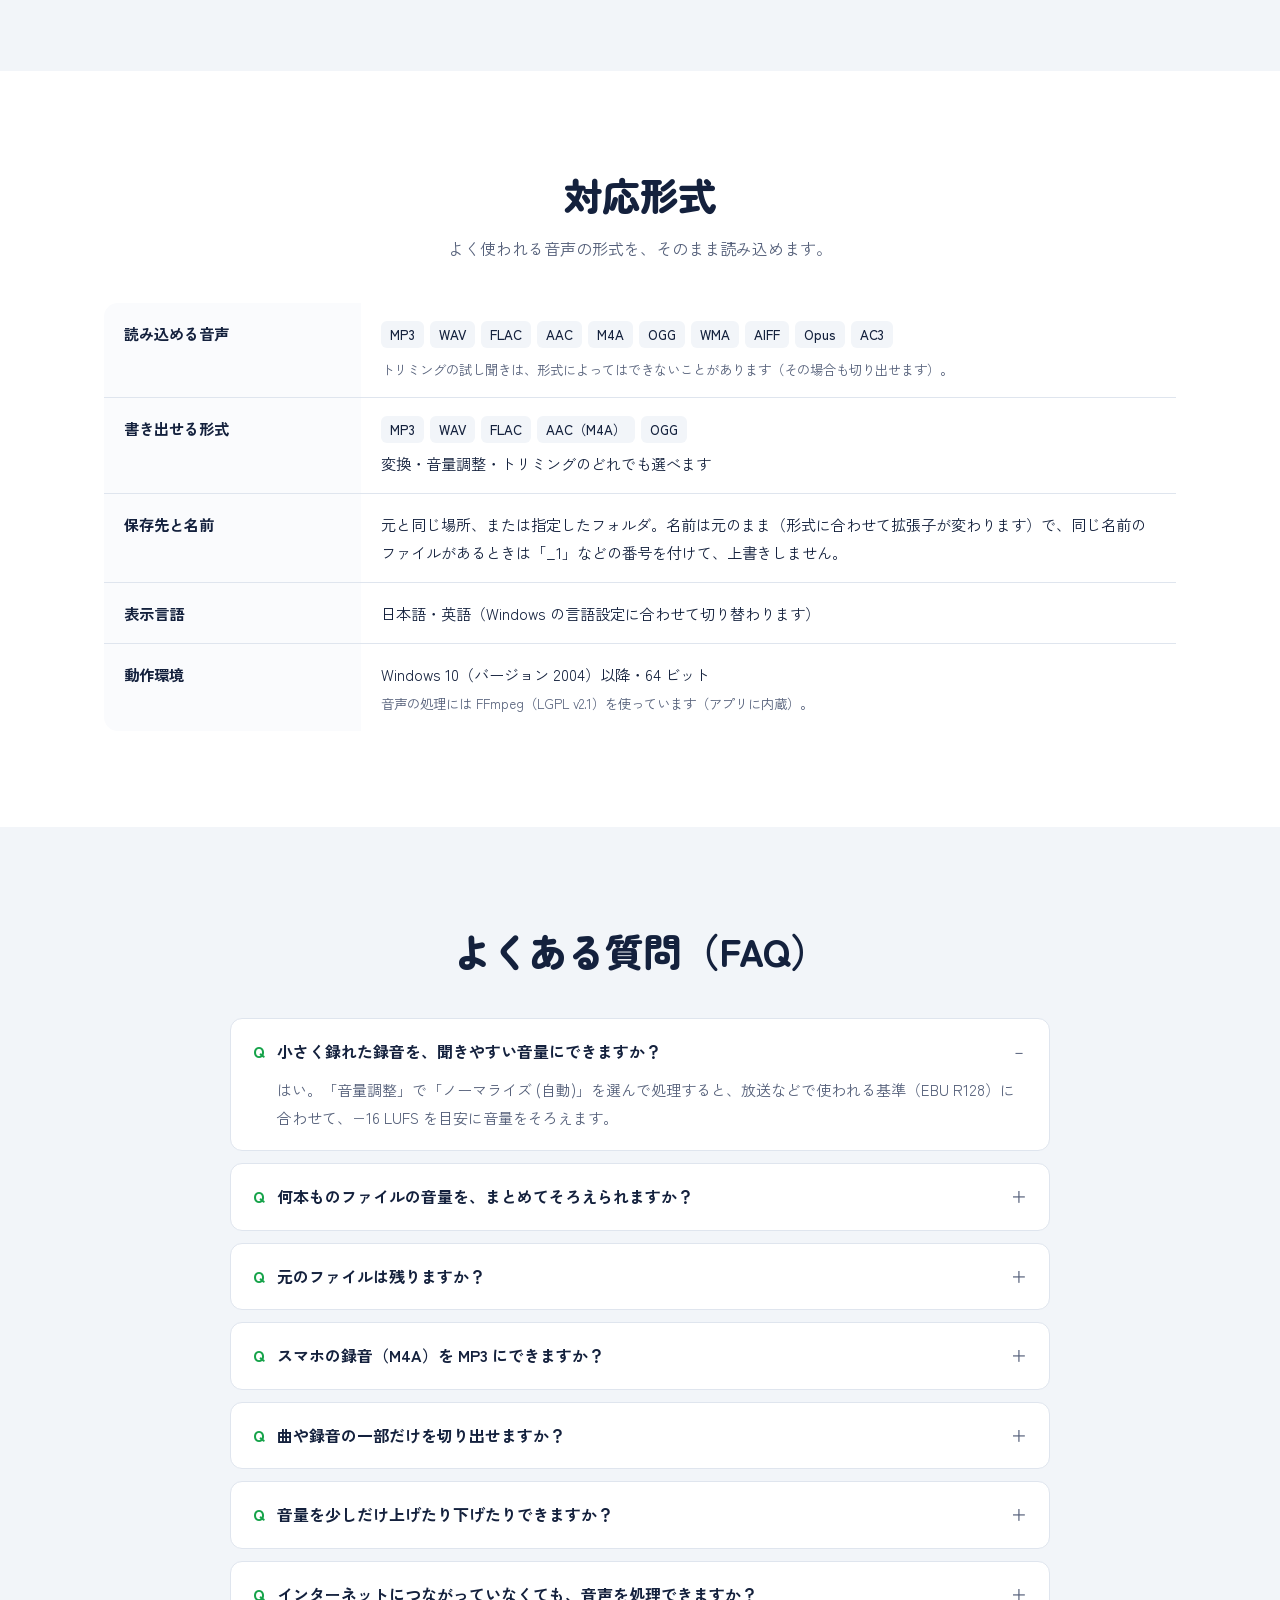
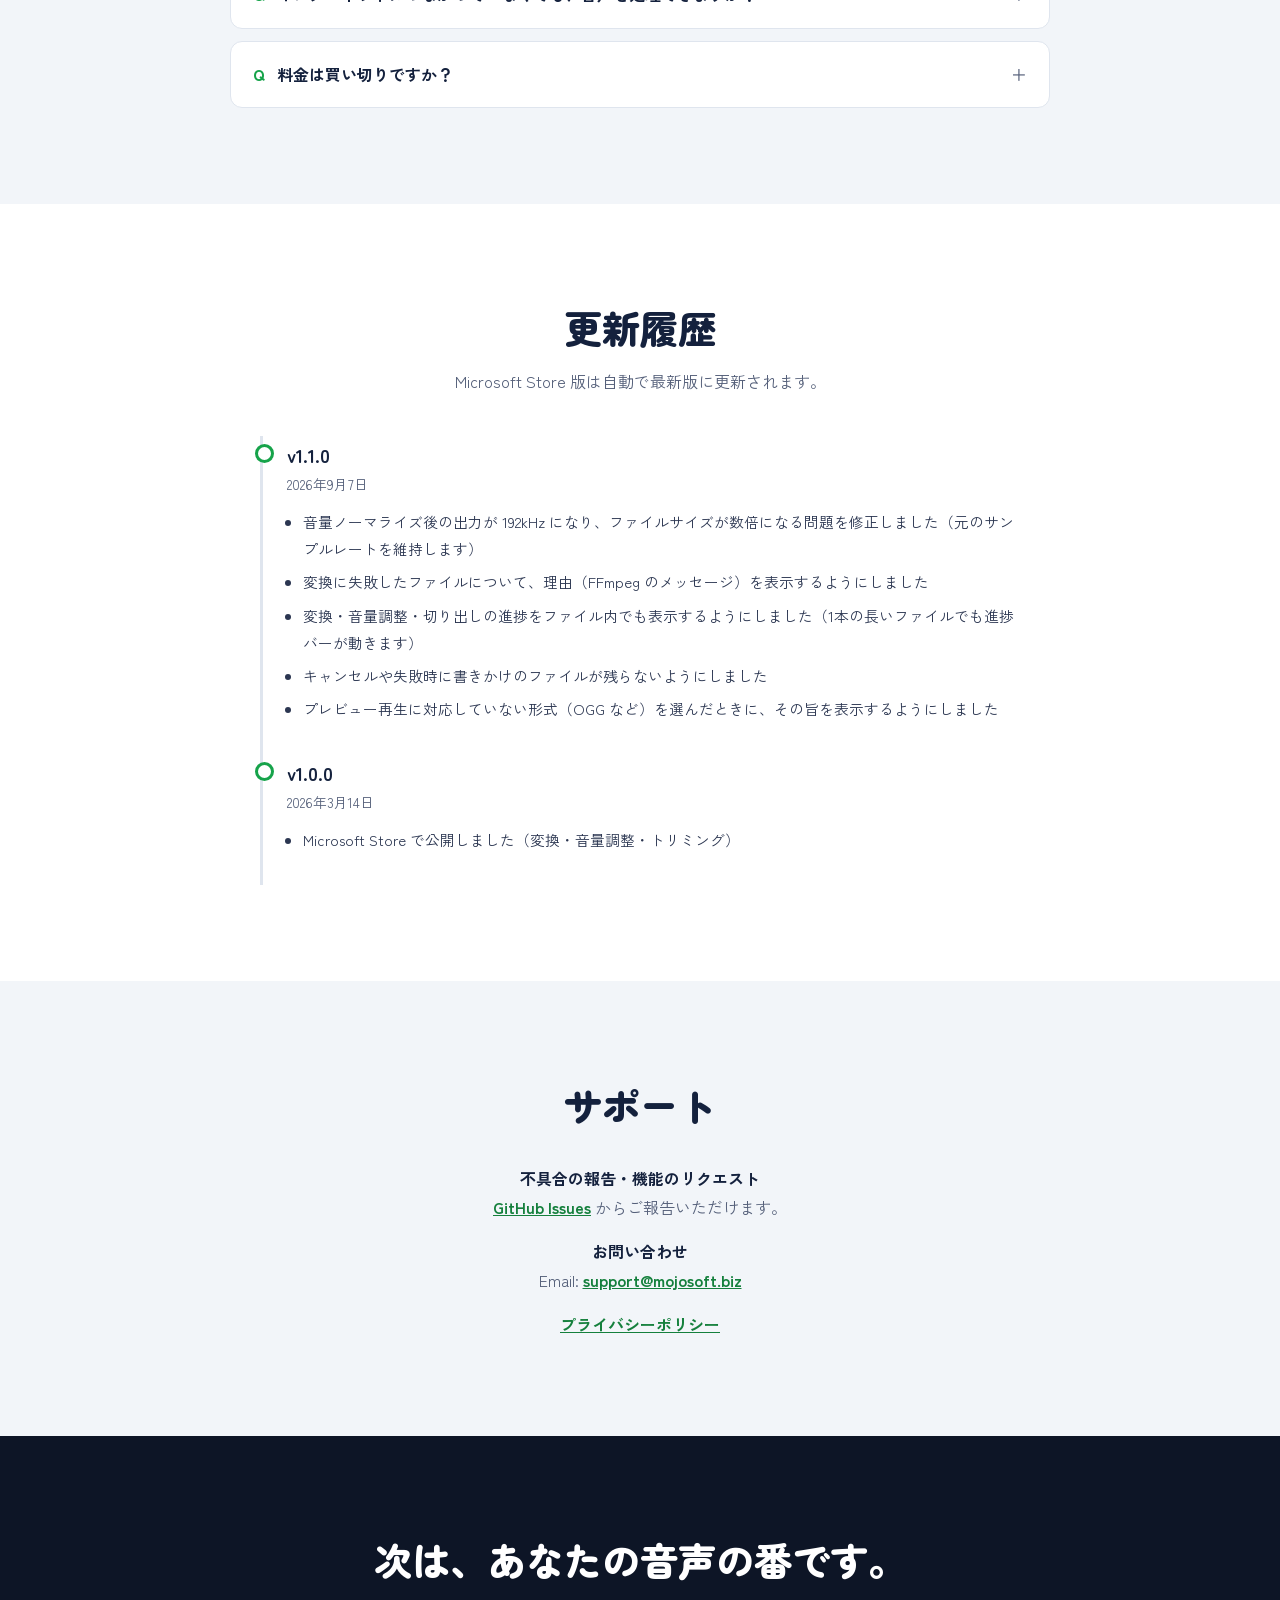
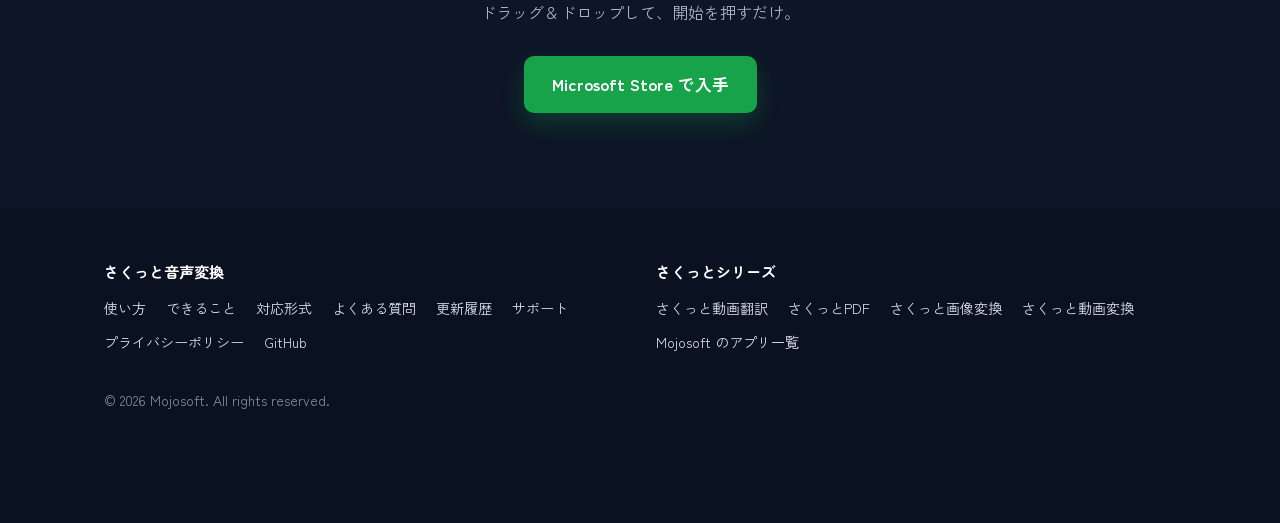
==== commit 7ed0bde6: "design(lp): トップ・英語・プライバシーを新デザインに（さくっとシリーズ共通の型） - 最初の画面を、実際のアプリ（v1.1.0）の波形表示で開いた「処理前／ノーマライズ後」の 2 枚と明る" ====
--- a/index.html
+++ b/index.html
@@ -1,129 +1,37 @@
 <!DOCTYPE html>
-<html lang="ja" class="lang-ja">
+<html lang="ja">
 <head>
 <meta charset="UTF-8">
 <meta name="viewport" content="width=device-width, initial-scale=1.0">
 <title>さくっと音声変換｜音声ファイルの一括変換・音量調整・カット</title>
-<meta name="description" content="音声ファイルの形式変換、音量のノーマライズ・調整、トリミングに対応するWindows用ソフト。複数ファイルの一括変換で音声の整理や編集を効率化。Microsoft Storeで購入できます。">
-<style>
-*{margin:0;padding:0;box-sizing:border-box}
-:root{--primary:#D97706;--primary-dark:#B45309;--accent:#F59E0B;--bg:#FFFBEB;--card:#FFFFFF;--text:#1E293B;--muted:#64748B;--border:#FDE68A;--radius:12px}
-body{font-family:"Segoe UI","Meiryo","Hiragino Sans",sans-serif;background:var(--bg);color:var(--text);line-height:1.7}
-a{color:var(--primary);text-decoration:none}
-a:hover{text-decoration:underline}
-
-/* Language toggle */
-.lang-toggle{position:fixed;top:16px;right:16px;z-index:1000;background:rgba(255,255,255,.92);border:1px solid var(--border);border-radius:999px;padding:6px 16px;font-size:.85rem;font-weight:600;cursor:pointer;box-shadow:0 2px 12px rgba(0,0,0,.1);transition:background .2s}
-.lang-toggle:hover{background:#fff;box-shadow:0 4px 16px rgba(0,0,0,.15)}
-[data-lang="ja"] .en,[data-lang="en"] .ja{display:none!important}
-
-/* Hero */
-.hero{background:linear-gradient(135deg,#92400E 0%,#D97706 40%,#FBBF24 100%);color:#fff;padding:80px 24px 64px;text-align:center;position:relative;overflow:hidden}
-.hero::after{content:"";position:absolute;bottom:-2px;left:0;right:0;height:48px;background:var(--bg);clip-path:ellipse(55% 100% at 50% 100%)}
-.hero-title{display:flex;align-items:center;justify-content:center;gap:16px;margin-bottom:8px}
-.hero-title img{width:64px;height:64px;border-radius:16px;filter:drop-shadow(0 4px 12px rgba(0,0,0,.25))}
-.hero h1{font-size:2.6rem;font-weight:800;letter-spacing:-.02em;margin:0}
-.hero .subtitle{font-size:1.15rem;opacity:.9;margin-bottom:32px;font-weight:400}
-.hero .tagline{display:inline-block;background:rgba(255,255,255,.18);border-radius:999px;padding:6px 20px;font-size:.9rem;margin-bottom:24px;backdrop-filter:blur(4px)}
-.hero .formats{display:flex;gap:8px;justify-content:center;flex-wrap:wrap;margin-bottom:32px}
-.hero .format-badge{background:rgba(255,255,255,.2);border:1px solid rgba(255,255,255,.3);border-radius:8px;padding:4px 14px;font-size:.82rem;font-weight:600;backdrop-filter:blur(4px)}
-.cta-group{display:flex;gap:14px;justify-content:center;flex-wrap:wrap}
-.btn{display:inline-flex;align-items:center;gap:8px;padding:14px 32px;border-radius:999px;font-size:1rem;font-weight:600;transition:transform .15s,box-shadow .15s;cursor:pointer;border:none}
-.btn-primary{background:#fff;color:var(--primary)}
-.btn-primary:hover{transform:translateY(-2px);box-shadow:0 8px 24px rgba(0,0,0,.18);text-decoration:none}
-.btn-outline{background:transparent;color:#fff;border:2px solid rgba(255,255,255,.5)}
-.btn-outline:hover{background:rgba(255,255,255,.12);text-decoration:none}
-
-/* Container */
-.container{max-width:960px;margin:0 auto;padding:0 24px}
-
-/* Section */
-.section{padding:64px 0}
-.section-title{font-size:1.6rem;font-weight:700;text-align:center;margin-bottom:12px}
-.section-desc{text-align:center;color:var(--muted);margin-bottom:48px;font-size:1.05rem}
-
-/* Feature cards */
-.feature-grid{display:grid;grid-template-columns:repeat(3,1fr);gap:28px}
-.feature-card{background:var(--card);border:1px solid var(--border);border-radius:var(--radius);padding:32px 28px;transition:transform .2s,box-shadow .2s}
-.feature-card:hover{transform:translateY(-4px);box-shadow:0 12px 40px rgba(217,119,6,.12)}
-.feature-card .feature-icon{font-size:2.4rem;margin-bottom:12px;display:block}
-.feature-card .feature-tag{display:inline-block;font-size:.75rem;font-weight:600;padding:3px 10px;border-radius:999px;margin-bottom:12px}
-.feature-card .feature-tag.convert{background:#FFFBEB;color:#D97706}
-.feature-card .feature-tag.volume{background:#FFF1F2;color:#E11D48}
-.feature-card .feature-tag.trim{background:#EFF6FF;color:#2563EB}
-.feature-card h3{font-size:1.2rem;margin-bottom:8px;font-weight:700}
-.feature-card p{font-size:.92rem;color:var(--muted);line-height:1.7}
-.feature-card ul{margin-top:10px;padding-left:18px;font-size:.88rem;color:var(--muted)}
-.feature-card ul li{margin-bottom:4px}
-
-/* Feature detail rows */
-.feature-row{display:flex;gap:40px;align-items:center;margin-bottom:56px;flex-wrap:wrap}
-.feature-row:last-child{margin-bottom:0}
-.feature-row.reverse{flex-direction:row-reverse}
-.feature-img{flex:1 1 55%;min-width:280px}
-.feature-img img{width:100%;border-radius:var(--radius);box-shadow:0 8px 32px rgba(0,0,0,.10);border:1px solid var(--border);transition:transform .2s,box-shadow .2s}
-.feature-img img:hover{transform:scale(1.02);box-shadow:0 12px 40px rgba(0,0,0,.15)}
-.feature-info{flex:1 1 35%;min-width:220px}
-.feature-info .feature-icon{font-size:2.2rem;margin-bottom:8px;display:block}
-.feature-info h3{font-size:1.25rem;margin-bottom:8px;font-weight:700}
-.feature-info p{font-size:.95rem;color:var(--muted);line-height:1.7}
-.feature-info .feature-tag{display:inline-block;font-size:.78rem;font-weight:600;padding:3px 10px;border-radius:999px;margin-bottom:10px}
-.feature-info .feature-tag.convert{background:#FFFBEB;color:#D97706}
-.feature-info .feature-tag.volume{background:#FFF1F2;color:#E11D48}
-.feature-info .feature-tag.trim{background:#EFF6FF;color:#2563EB}
-
-/* Points */
-.points{display:grid;grid-template-columns:repeat(auto-fit,minmax(260px,1fr));gap:24px;margin-top:40px}
-.point{display:flex;gap:16px;align-items:flex-start}
-.point-icon{flex-shrink:0;width:48px;height:48px;border-radius:12px;background:linear-gradient(135deg,#FDE68A,#FFFBEB);display:flex;align-items:center;justify-content:center;font-size:1.4rem}
-.point h3{font-size:1rem;margin-bottom:4px}
-.point p{font-size:.9rem;color:var(--muted)}
-
-/* Steps */
-.steps{display:grid;grid-template-columns:repeat(auto-fit,minmax(240px,1fr));gap:28px;counter-reset:step}
-.step{background:var(--card);border:1px solid var(--border);border-radius:var(--radius);padding:28px 24px;position:relative}
-.step::before{counter-increment:step;content:counter(step);position:absolute;top:-14px;left:20px;width:32px;height:32px;border-radius:50%;background:var(--primary);color:#fff;font-weight:700;font-size:.9rem;display:flex;align-items:center;justify-content:center}
-.step h3{margin-top:8px;font-size:1rem;margin-bottom:6px}
-.step p{font-size:.9rem;color:var(--muted)}
-
-/* Footer */
-footer{background:#1E293B;color:#CBD5E1;padding:40px 24px;text-align:center;font-size:.88rem}
-footer a{color:#FCD34D}
-footer .footer-links{margin-bottom:16px;display:flex;gap:24px;justify-content:center;flex-wrap:wrap}
-footer .copyright{opacity:.7;margin-top:8px}
-
-/* Responsive */
-@media(max-width:700px){
-  .hero h1{font-size:2rem}
-  .hero .subtitle{font-size:1rem}
-  .feature-grid{grid-template-columns:1fr}
-  .feature-row,.feature-row.reverse{flex-direction:column}
-  .feature-img{min-width:100%}
-  .feature-info{min-width:100%;text-align:center}
-  .section{padding:48px 0}
-  .feature-row{margin-bottom:40px}
-}
-</style>
-  <link rel="canonical" href="https://mojosoftjp.github.io/sakutto-audioconverter/">
-  <link rel="alternate" href="https://mojosoftjp.github.io/sakutto-audioconverter/" hreflang="ja">
-  <link rel="alternate" href="https://mojosoftjp.github.io/sakutto-audioconverter/en/" hreflang="en">
-  <link rel="alternate" href="https://mojosoftjp.github.io/sakutto-audioconverter/" hreflang="x-default">
-  <meta name="robots" content="index, follow, max-image-preview:large">
-  <meta property="og:title" content="さくっと音声変換｜音声ファイルの一括変換・音量調整・カット">
-  <meta property="og:description" content="音声ファイルの形式変換、音量のノーマライズ・調整、トリミングに対応するWindows用ソフト。複数ファイルの一括変換で音声の整理や編集を効率化。Microsoft Storeで購入できます。">
-  <meta property="og:url" content="https://mojosoftjp.github.io/sakutto-audioconverter/">
-  <meta property="og:type" content="website">
-  <meta property="og:site_name" content="Mojosoft">
-  <meta property="og:locale" content="ja_JP">
-  <meta name="twitter:title" content="さくっと音声変換｜音声ファイルの一括変換・音量調整・カット">
-  <meta name="twitter:description" content="音声ファイルの形式変換、音量のノーマライズ・調整、トリミングに対応するWindows用ソフト。複数ファイルの一括変換で音声の整理や編集を効率化。Microsoft Storeで購入できます。">
-  <meta property="og:image" content="https://mojosoftjp.github.io/sakutto-audioconverter/a1.png">
-  <meta name="twitter:image" content="https://mojosoftjp.github.io/sakutto-audioconverter/a1.png">
-  <meta property="og:image:alt" content="さくっと音声変換｜音声ファイルの一括変換・音量調整・カット">
-  <meta name="twitter:image:alt" content="さくっと音声変換｜音声ファイルの一括変換・音量調整・カット">
-  <meta property="og:image:width" content="1272">
-  <meta property="og:image:height" content="921">
-  <meta name="twitter:card" content="summary_large_image">
+<meta name="description" content="音声ファイルの形式変換、音量のノーマライズ・調整、トリミングに対応するWindows用ソフト。小さく録れた声も、ノーマライズで聞きやすい音量にそろえられます。複数ファイルを一括処理。処理はすべてPCの中で行います。">
+<link rel="icon" type="image/x-icon" href="favicon.ico">
+<link rel="icon" type="image/png" sizes="32x32" href="favicon-32.png">
+<link rel="apple-touch-icon" href="apple-touch-icon.png">
+<link rel="canonical" href="https://mojosoftjp.github.io/sakutto-audioconverter/">
+<link rel="alternate" href="https://mojosoftjp.github.io/sakutto-audioconverter/" hreflang="ja">
+<link rel="alternate" href="https://mojosoftjp.github.io/sakutto-audioconverter/en/" hreflang="en">
+<link rel="alternate" href="https://mojosoftjp.github.io/sakutto-audioconverter/" hreflang="x-default">
+<meta name="robots" content="index, follow, max-image-preview:large">
+<meta property="og:title" content="さくっと音声変換｜音声ファイルの一括変換・音量調整・カット">
+<meta property="og:description" content="音声ファイルの形式変換、音量のノーマライズ・調整、トリミングに対応するWindows用ソフト。小さく録れた声も、ノーマライズで聞きやすい音量にそろえられます。複数ファイルを一括処理。処理はすべてPCの中で行います。">
+<meta property="og:url" content="https://mojosoftjp.github.io/sakutto-audioconverter/">
+<meta property="og:type" content="website">
+<meta property="og:site_name" content="Mojosoft">
+<meta property="og:locale" content="ja_JP">
+<meta name="twitter:title" content="さくっと音声変換｜音声ファイルの一括変換・音量調整・カット">
+<meta name="twitter:description" content="音声ファイルの形式変換、音量のノーマライズ・調整、トリミングに対応するWindows用ソフト。小さく録れた声も、ノーマライズで聞きやすい音量にそろえられます。複数ファイルを一括処理。処理はすべてPCの中で行います。">
+<meta property="og:image" content="https://mojosoftjp.github.io/sakutto-audioconverter/a1.png">
+<meta name="twitter:image" content="https://mojosoftjp.github.io/sakutto-audioconverter/a1.png">
+<meta property="og:image:alt" content="さくっと音声変換｜音声ファイルの一括変換・音量調整・カット">
+<meta name="twitter:image:alt" content="さくっと音声変換｜音声ファイルの一括変換・音量調整・カット">
+<meta property="og:image:width" content="1272">
+<meta property="og:image:height" content="921">
+<meta name="twitter:card" content="summary_large_image">
+<link rel="preconnect" href="https://fonts.googleapis.com">
+<link rel="preconnect" href="https://fonts.gstatic.com" crossorigin>
+<link href="https://fonts.googleapis.com/css2?family=Zen+Kaku+Gothic+New:wght@400;500;700&family=Zen+Maru+Gothic:wght@700;900&display=swap" rel="stylesheet">
+<link rel="stylesheet" href="style.css">
 <script type="application/ld+json">
 {
   "@context": "https://schema.org",
@@ -132,12 +40,16 @@
       "@type": "SoftwareApplication",
       "@id": "https://mojosoftjp.github.io/sakutto-audioconverter/#software",
       "name": "さくっと音声変換",
+      "alternateName": "SakuttoAudio",
       "url": "https://mojosoftjp.github.io/sakutto-audioconverter/",
-      "description": "音声ファイルの形式変換、音量のノーマライズ・調整、トリミングに対応するWindows用ソフト。複数ファイルの一括変換で音声の整理や編集を効率化。Microsoft Storeで購入できます。",
+      "description": "音声ファイルの形式変換、音量のノーマライズ・調整、トリミングに対応するWindows用ソフト。小さく録れた声も、ノーマライズで聞きやすい音量にそろえられます。複数ファイルを一括処理。処理はすべてPCの中で行います。",
       "image": "https://mojosoftjp.github.io/sakutto-audioconverter/a1.png",
       "operatingSystem": "Windows",
       "applicationCategory": "MultimediaApplication",
       "inLanguage": "ja",
+      "sameAs": [
+        "https://apps.microsoft.com/detail/9MT5RW1K95DD"
+      ],
       "publisher": {
         "@type": "Organization",
         "@id": "https://mojosoft.biz/#organization",
@@ -180,262 +92,172 @@
 }
 </script>
 </head>
-<body data-lang="ja">
-
-<!-- Mojosoft Header -->
-<nav style="position:fixed;top:0;left:0;right:0;z-index:9999;background:rgba(255,255,255,.85);backdrop-filter:saturate(180%) blur(20px);-webkit-backdrop-filter:saturate(180%) blur(20px);border-bottom:1px solid rgba(0,0,0,.06);height:44px;display:flex;align-items:center;padding:0 24px;">
-  <a href="https://mojosoft.biz/" style="font-size:18px;font-weight:700;color:#1D1D1F;text-decoration:none;font-family:'Noto Sans JP',sans-serif;">Mojosoft</a>
-</nav>
-<div style="height:44px;"></div>
-
-<!-- Language toggle -->
-<button class="lang-toggle" onclick="toggleLang()">
-  <span class="ja">EN</span>
-  <span class="en">日本語</span>
-</button>
-
-<!-- Hero -->
-<header class="hero">
-  <div class="ja"><div class="tagline">Windows 用音声変換ツール</div></div>
-  <div class="en"><div class="tagline">All-in-One Audio Converter for Windows</div></div>
-  <div class="hero-title">
-    <img src="logo.png" alt="SakuttoAudio icon">
-    <h1><span class="ja">さくっと音声変換</span><span class="en">SakuttoAudio</span></h1>
-  </div>
-  <p class="subtitle">
-    <span class="ja">フォーマット変換・音量調整・トリミング<br>3つの機能をシンプルなひとつのアプリに。</span>
-    <span class="en">Convert, Adjust Volume &amp; Trim<br>3 essential features in one simple app.</span>
-  </p>
-  <div class="formats">
-    <span class="format-badge">MP3</span>
-    <span class="format-badge">WAV</span>
-    <span class="format-badge">FLAC</span>
-    <span class="format-badge">AAC</span>
-    <span class="format-badge">OGG</span>
-    <span class="format-badge">WMA</span>
-    <span class="format-badge">M4A</span>
-    <span class="format-badge">OPUS</span>
-  </div>
-  <div class="cta-group">
-    <a href="https://www.microsoft.com/store/apps/9MT5RW1K95DD" class="btn btn-primary">
-      <svg width="20" height="20" viewBox="0 0 24 24" fill="none" stroke="currentColor" stroke-width="2"><rect x="3" y="3" width="8" height="8" rx="1"/><rect x="13" y="3" width="8" height="8" rx="1"/><rect x="3" y="13" width="8" height="8" rx="1"/><rect x="13" y="13" width="8" height="8" rx="1"/></svg>
-      <span class="ja">Microsoft Store で入手</span><span class="en">Get on Microsoft Store</span>
-    </a>
-    <a href="#features" class="btn btn-outline">
-      <span class="ja">機能を見る</span><span class="en">View Features</span>
-    </a>
-  </div>
-</header>
-
-<!-- Feature overview cards -->
-<section id="features" class="section">
-  <div class="container">
-    <h2 class="section-title"><span class="ja">3つの機能、ぜんぶ入り</span><span class="en">3 Features, All Included</span></h2>
-    <p class="section-desc"><span class="ja">音声の変換・編集がこのアプリひとつで完結します。</span><span class="en">One app covers all the audio tasks you need.</span></p>
-    <div class="feature-grid">
-      <!-- 1: Convert -->
-      <div class="feature-card">
-        <span class="feature-icon">&#x1F504;</span>
-        <span class="feature-tag convert"><span class="ja">変換</span><span class="en">Convert</span></span>
-        <h3><span class="ja">一括フォーマット変換</span><span class="en">Batch Format Conversion</span></h3>
-        <p><span class="ja">MP3・WAV・FLAC・AAC・OGGなど主要な音声形式に一括変換。複数ファイルをまとめて処理。</span><span class="en">Batch convert to MP3, WAV, FLAC, AAC, OGG, and more. Process multiple files at once.</span></p>
-        <ul>
-          <li><span class="ja">ビットレート指定（64k〜320k）</span><span class="en">Bitrate selection (64k–320k)</span></li>
-          <li><span class="ja">サンプルレート指定</span><span class="en">Sample rate control</span></li>
-          <li><span class="ja">ドラッグ＆ドロップ対応</span><span class="en">Drag &amp; drop supported</span></li>
-        </ul>
-      </div>
-      <!-- 2: Volume -->
-      <div class="feature-card">
-        <span class="feature-icon">&#x1F50A;</span>
-        <span class="feature-tag volume"><span class="ja">音量調整</span><span class="en">Volume</span></span>
-        <h3><span class="ja">音量ノーマライズ &amp; 調整</span><span class="en">Volume Normalize &amp; Adjust</span></h3>
-        <p><span class="ja">バラバラな音量を自動で最適化、またはdB単位で微調整。複数ファイルの一括処理に対応。</span><span class="en">Auto-normalize uneven volumes, or fine-tune by dB. Batch processing supported.</span></p>
-        <ul>
-          <li><span class="ja">ノーマライズ（自動最適化）</span><span class="en">Normalize (auto-optimize)</span></li>
-          <li><span class="ja">dB指定で音量増減</span><span class="en">Adjust volume by dB</span></li>
-          <li><span class="ja">一括処理対応</span><span class="en">Batch processing</span></li>
-        </ul>
-      </div>
-      <!-- 3: Trim -->
-      <div class="feature-card">
-        <span class="feature-icon">&#x2702;&#xFE0F;</span>
-        <span class="feature-tag trim"><span class="ja">トリミング</span><span class="en">Trim</span></span>
-        <h3><span class="ja">音声トリミング</span><span class="en">Audio Trimming</span></h3>
-        <p><span class="ja">波形を見ながらスライダーで直感的に開始・終了を指定。必要な部分だけ切り出し。</span><span class="en">View the waveform and set start/end with sliders. Extract just the part you need.</span></p>
-        <ul>
-          <li><span class="ja">波形表示で視覚的に操作</span><span class="en">Visual waveform display</span></li>
-          <li><span class="ja">再生しながら位置指定</span><span class="en">Set position during playback</span></li>
-          <li><span class="ja">「現在位置」ボタンで簡単指定</span><span class="en">"Current position" button</span></li>
-        </ul>
-      </div>
+<body>
+
+<header class="site-header"><div class="wrap">
+  <a class="brand" href="./"><img src="logo-96.png" alt="" width="30" height="30">さくっと音声変換</a>
+  <nav class="site-nav" aria-label="ページ内">
+    <a href="#how">使い方</a><a href="#features">できること</a><a href="#formats">対応形式</a><a href="#faq">よくある質問</a><a href="#support">サポート</a>
+  </nav>
+  <a class="lang" href="en/" hreflang="en" lang="en">EN</a>
+  <a class="btn btn-main btn-sm" href="https://apps.microsoft.com/detail/9MT5RW1K95DD?cid=lp-index">Store で入手</a>
+</div></header>
+
+<main>
+<div class="hero"><div class="wrap">
+  <h1><span class="eyebrow">さくっと音声変換 ― Windows 用</span>小さく録れた声も、<span class="nb"><b>聞きやすい音量</b>に。</span></h1>
+  <p class="lede">音量のノーマライズで、録音の大きさをそろえます。MP3・WAV・FLAC などへの形式の変換、波形を見ながらの切り出しも、このアプリひとつで。処理はすべて PC の中で行います。</p>
+
+  <div class="result">
+    <figure class="result-shot pair">
+      <div class="pair-item"><span class="pair-label">処理前</span><div class="frame"><img src="ac_ja_before.png" alt="処理前のファイルをアプリの波形表示で開いた画面。音が小さく、波形がほとんど平らに見える" width="1248" height="355"></div></div>
+      <div class="pair-item after"><span class="pair-label">ノーマライズ後</span><div class="frame"><img src="ac_ja_after.png" alt="ノーマライズ後のファイルを同じ波形表示で開いた画面。声の波形がはっきり大きく見える" width="1248" height="355"></div></div>
+      <figcaption>さくっと音声変換の実際の画面（トリミングのタブの波形表示）</figcaption>
+    </figure>
+    <div class="nums">
+      <h2 id="h-demo">小さく録れた声を、聞きやすい音量に</h2>
+      <p class="nums-src">2 枚の画面は、同じ録音の処理前と処理後のファイルを、アプリの波形表示で開いたところです。</p>
+      <ol class="nums-steps"><li>「音量調整」のタブにファイルを入れる</li><li>モードを「ノーマライズ (自動)」に</li><li>「処理開始」を押す</li></ol>
+      <div class="nums-row after"><span>音の大きさ</span><b>+26<small>dB</small></b></div>
+      <p class="nums-note">ラウドネス −42.2 → −15.9 LUFS（FFmpeg の ebur128 で測定）。宣伝動画のナレーション（30 秒）の音量を 22 dB 下げた録音を、ノーマライズした結果です。ノーマライズは、放送などで使われる基準（EBU R128）に合わせ、−16 LUFS を目安に音量をそろえます。</p>
     </div>
   </div>
-</section>
-
-<!-- Screenshots -->
-<section class="section" style="background:#fff">
-  <div class="container">
-    <h2 class="section-title"><span class="ja">スクリーンショット</span><span class="en">Screenshots</span></h2>
-    <p class="section-desc"><span class="ja">実際のアプリの画面をご覧ください。</span><span class="en">See the app in action.</span></p>
-
-    <!-- 1: Convert -->
-    <div class="feature-row">
-      <div class="feature-img">
-        <img class="ja" src="a1.png" alt="一括変換の画面" loading="lazy">
-        <img class="en" src="a_en1.png" alt="Batch Convert" loading="lazy">
-      </div>
-      <div class="feature-info">
-        <span class="feature-tag convert"><span class="ja">変換</span><span class="en">Convert</span></span>
-        <span class="feature-icon">&#x1F504;</span>
-        <h3><span class="ja">一括フォーマット変換</span><span class="en">Batch Format Conversion</span></h3>
-        <p><span class="ja">複数の音声ファイルをドラッグ＆ドロップで追加し、MP3・WAV・FLAC・AAC・OGGに一括変換。ビットレートやサンプルレートも設定可能。</span><span class="en">Add multiple audio files via drag &amp; drop, then batch convert to MP3, WAV, FLAC, AAC, or OGG. Configure bitrate and sample rate.</span></p>
-      </div>
+
+  <div class="ticket">
+    <div class="l"><b>いつもの音声の作業を、ひとつのアプリで。</b><p>Microsoft Store から購入して、すぐに使えます。アプリのアカウント登録はいりません。</p></div>
+    <div class="r">
+      <a class="btn btn-main" href="https://apps.microsoft.com/detail/9MT5RW1K95DD?cid=lp-index">Microsoft Store で入手</a>
+      <a class="btn btn-line" href="#features">できることを見る</a>
     </div>
-
-    <!-- 2: Volume -->
-    <div class="feature-row reverse">
-      <div class="feature-img">
-        <img class="ja" src="a2.png" alt="音量調整の画面" loading="lazy">
-        <img class="en" src="a_en2.png" alt="Volume Adjust" loading="lazy">
-      </div>
-      <div class="feature-info">
-        <span class="feature-tag volume"><span class="ja">音量調整</span><span class="en">Volume</span></span>
-        <span class="feature-icon">&#x1F50A;</span>
-        <h3><span class="ja">音量ノーマライズ &amp; 調整</span><span class="en">Volume Normalize &amp; Adjust</span></h3>
-        <p><span class="ja">ノーマライズで音量を自動最適化、またはdBスライダーで手動調整。複数ファイルを一括処理。</span><span class="en">Auto-normalize volume levels, or manually adjust with a dB slider. Process multiple files in one batch.</span></p>
-      </div>
-    </div>
-
-    <!-- 3: Trim -->
-    <div class="feature-row">
-      <div class="feature-img">
-        <img class="ja" src="a3.png" alt="トリミングの画面" loading="lazy">
-        <img class="en" src="a_en3.png" alt="Audio Trimming" loading="lazy">
-      </div>
-      <div class="feature-info">
-        <span class="feature-tag trim"><span class="ja">トリミング</span><span class="en">Trim</span></span>
-        <span class="feature-icon">&#x2702;&#xFE0F;</span>
-        <h3><span class="ja">音声トリミング</span><span class="en">Audio Trimming</span></h3>
-        <p><span class="ja">波形表示を見ながらスライダーで開始・終了位置を指定。再生中に「現在位置」ボタンで一発セット。必要な部分だけサクッと切り出し。</span><span class="en">View the waveform and use sliders to set start/end positions. Use the "current position" button during playback for one-tap positioning.</span></p>
-      </div>
-    </div>
-  </div>
-</section>
-
-<!-- Why choose -->
-<section class="section">
-  <div class="container">
-    <h2 class="section-title"><span class="ja">選ばれる理由</span><span class="en">Why Choose SakuttoAudio</span></h2>
-    <p class="section-desc"><span class="ja">日常の音声作業を、もっとシンプルに。</span><span class="en">Make your daily audio tasks simpler.</span></p>
-    <div class="points">
-      <div class="point">
-        <div class="point-icon">&#x26A1;</div>
-        <div>
-          <h3><span class="ja">すぐ使える</span><span class="en">Ready to Use</span></h3>
-          <p><span class="ja">インストールしたらすぐ起動。アカウント登録もログインも不要です。</span><span class="en">Launch right after install. No account signup or login required.</span></p>
-        </div>
-      </div>
-      <div class="point">
-        <div class="point-icon">&#x1F3B5;</div>
-        <div>
-          <h3><span class="ja">8フォーマット対応</span><span class="en">8+ Formats Supported</span></h3>
-          <p><span class="ja">MP3・WAV・FLAC・AAC・OGG・WMA・M4A・OPUS。主要な音声形式をすべてカバー。</span><span class="en">MP3, WAV, FLAC, AAC, OGG, WMA, M4A, OPUS. All common audio formats covered.</span></p>
-        </div>
-      </div>
-      <div class="point">
-        <div class="point-icon">&#x1F30D;</div>
-        <div>
-          <h3><span class="ja">日本語/英語対応</span><span class="en">Japanese / English</span></h3>
-          <p><span class="ja">OSの言語設定に合わせて自動で切り替わります。</span><span class="en">Automatically switches based on your OS language setting.</span></p>
-        </div>
-      </div>
-      <div class="point">
-        <div class="point-icon">&#x1F512;</div>
-        <div>
-          <h3><span class="ja">完全オフライン</span><span class="en">Fully Offline</span></h3>
-          <p><span class="ja">すべての処理はPC上で完結。ファイルが外部に送信されることはありません。</span><span class="en">All processing stays on your PC. Your files are never sent to any server.</span></p>
-        </div>
-      </div>
-      <div class="point">
-        <div class="point-icon">&#x1F4B0;</div>
-        <div>
-          <h3><span class="ja">買い切り</span><span class="en">One-Time Purchase</span></h3>
-          <p><span class="ja">月額課金なし。一度購入すればずっと使えます。</span><span class="en">No subscription fees. Buy once, use forever.</span></p>
-        </div>
-      </div>
-      <div class="point">
-        <div class="point-icon">&#x1F680;</div>
-        <div>
-          <h3><span class="ja">高性能</span><span class="en">High Performance</span></h3>
-          <p><span class="ja">FFmpegベースの高速エンコード。プログレスバーで進捗をリアルタイム確認。</span><span class="en">FFmpeg-based high-speed encoding. Real-time progress bar included.</span></p>
-        </div>
-      </div>
-    </div>
-  </div>
-</section>
-
-<!-- How to use -->
-<section class="section" style="background:#fff">
-  <div class="container">
-    <h2 class="section-title"><span class="ja">使い方はかんたん 3ステップ</span><span class="en">Easy 3-Step Workflow</span></h2>
-    <p class="section-desc"><span class="ja">音声変換がこんなにラクになります。</span><span class="en">Audio conversion has never been this easy.</span></p>
-    <div class="steps">
-      <div class="step">
-        <h3><span class="ja">タブを選ぶ</span><span class="en">Choose a Tab</span></h3>
-        <p><span class="ja">変換・音量調整・トリミングから、やりたい操作をクリック。</span><span class="en">Click the tab for the operation you want: convert, volume, or trim.</span></p>
-      </div>
-      <div class="step">
-        <h3><span class="ja">ファイルを入れる</span><span class="en">Add Your Files</span></h3>
-        <p><span class="ja">音声ファイルをドラッグ＆ドロップ、またはボタンで選択。</span><span class="en">Drag &amp; drop audio files, or select them with the file picker.</span></p>
-      </div>
-      <div class="step">
-        <h3><span class="ja">実行！</span><span class="en">Execute!</span></h3>
-        <p><span class="ja">ボタンをクリックするだけ。処理結果はすぐに保存されます。</span><span class="en">Click the button and you're done. Results are saved instantly.</span></p>
-      </div>
-    </div>
-  </div>
-</section>
-
-<!-- Support -->
-<section id="support" class="section">
-  <div class="container">
-    <h2 class="section-title"><span class="ja">サポート</span><span class="en">Support</span></h2>
-    <p class="section-desc"><span class="ja">お困りの際はお気軽にお問い合わせください。</span><span class="en">Feel free to contact us if you need help.</span></p>
-    <div style="max-width:560px;margin:0 auto;text-align:center">
-      <p style="margin-bottom:16px">
-        <strong><span class="ja">不具合の報告・機能のリクエスト</span><span class="en">Bug Reports &amp; Feature Requests</span></strong><br>
-        <span class="ja"><a href="https://github.com/mojosoftjp/sakutto-audioconverter/issues">GitHub Issues</a> からご報告いただけます。</span>
-        <span class="en">Report via <a href="https://github.com/mojosoftjp/sakutto-audioconverter/issues">GitHub Issues</a>.</span>
-      </p>
-      <p style="margin-bottom:16px">
-        <strong><span class="ja">お問い合わせ</span><span class="en">Contact</span></strong><br>
-        Email: <a href="mailto:support@mojosoft.biz">support@mojosoft.biz</a>
-      </p>
-      <p style="color:var(--muted);font-size:.9rem;margin-top:32px">
-        <a href="privacy.html"><span class="ja">プライバシーポリシー</span><span class="en">Privacy Policy</span></a>
-      </p>
-    </div>
-  </div>
-</section>
-
-<!-- Footer -->
-<footer>
-  <div class="footer-links">
-    <a href="#features"><span class="ja">機能</span><span class="en">Features</span></a>
-    <a href="#support"><span class="ja">サポート</span><span class="en">Support</span></a>
-    <a href="privacy.html"><span class="ja">プライバシーポリシー</span><span class="en">Privacy Policy</span></a>
-    <a href="https://github.com/mojosoftjp/sakutto-audioconverter">GitHub</a>
-  </div>
-  <div class="copyright">&copy; 2026 Mojosoft. All rights reserved.</div>
-</footer>
-
-<script>
-function setLang(lang) {
-  if (lang !== "ja") window.location.assign("https://mojosoftjp.github.io/sakutto-audioconverter/en/" + window.location.hash);
-}
-function toggleLang() { setLang("en"); }
-</script>
-
+  </div>
+  <div class="assure">
+    <span><svg viewBox="0 0 24 24"><path d="M5 12l5 5 9-10"/></svg>買い切り・月額なし</span>
+    <span><svg viewBox="0 0 24 24"><path d="M5 12l5 5 9-10"/></svg>処理はすべて PC の中で</span>
+    <span><svg viewBox="0 0 24 24"><path d="M5 12l5 5 9-10"/></svg>元のファイルは上書きしない</span>
+    <span><svg viewBox="0 0 24 24"><path d="M5 12l5 5 9-10"/></svg>FFmpeg 内蔵・ほかのソフトは不要</span>
+  </div>
+</div></div>
+
+<section id="how"><div class="wrap">
+  <h2 class="h2 center">使い方は、3 つの操作だけ。</h2>
+  <div class="row">
+    <div class="txt"><p class="verb"><small>まず</small>音声を入れる</p><p>音声ファイルをドラッグ＆ドロップ。変換と音量調整は、何本でもまとめて処理できます。MP3・WAV・M4A など、よく使う形式をそのまま読み込めます。</p></div>
+    <div class="frame"><img src="a1.png" alt="9 本の音声ファイルを MP3 にまとめて変換している画面" width="1272" height="921" loading="lazy"></div>
+  </div>
+  <div class="row">
+    <div class="txt"><p class="verb"><small>つぎに</small>仕上がりを選ぶ</p><p>形式やビットレート、音量の整え方を選びます。音量調整は「ノーマライズ (自動)」と、dB で指定する「音量増減」の 2 通りです。</p></div>
+    <div class="frame"><img src="ac_ja_volume.png" alt="音量調整のタブでノーマライズ（自動）を選び、処理が終わった画面" width="1272" height="921" loading="lazy"></div>
+  </div>
+  <div class="row">
+    <div class="txt"><p class="verb"><small>あとは</small>開始を押す</p><p>新しいファイルとして保存するので、元のファイルはそのまま残ります。切り出しは、波形を見ながら開始と終了の位置を決められます。</p></div>
+    <div class="frame"><img src="a3.png" alt="波形を見ながら開始と終了の位置を決めて切り出す画面" width="1272" height="921" loading="lazy"></div>
+  </div>
+</div></section>
+
+<section id="features" class="soft"><div class="wrap">
+  <div class="center"><h2 class="h2">音声の「ちょっと直したい」を、ひとつのアプリで。</h2><p class="sub">よく使う 3 つの作業を、タブを切り替えるだけで。</p></div>
+  <div class="features three">
+    <div class="feature"><svg viewBox="0 0 24 24"><path d="M2 12h3l2-6 3 12 3-9 2 5 2-2h5"/></svg><h3>音量をそろえる（ノーマライズ）</h3><p>小さすぎる・大きすぎる録音を、聞きやすい大きさにそろえます。</p><ul><li>放送などの基準（EBU R128）に合わせ、−16 LUFS を目安に</li><li>何本でもまとめて</li><li>サンプルレートは元のまま（MP3・AAC・OGG は最大 48 kHz）</li></ul></div>
+    <div class="feature"><svg viewBox="0 0 24 24"><path d="M11 5L6 9H2v6h4l5 4V5z"/><path d="M15.5 8.5a5 5 0 0 1 0 7M19 5a10 10 0 0 1 0 14"/></svg><h3>音量を上げ下げ</h3><p>上げたい・下げたい分だけ、dB で指定します。</p><ul><li>−20〜+20 dB の範囲をスライダーで</li><li>何本でも同じだけ、まとめて</li></ul></div>
+    <div class="feature"><svg viewBox="0 0 24 24"><path d="M4 7h11l-3-3M20 17H9l3 3"/></svg><h3>形式の変換</h3><p>MP3・WAV・FLAC・AAC（M4A）・OGG に、まとめて変換します。</p><ul><li>ビットレート（128・192・256・320 kbps）</li><li>サンプルレート（元のまま・44.1・48 kHz）</li><li>WMA・AIFF・Opus・AC3 なども読み込める</li></ul></div>
+    <div class="feature"><svg viewBox="0 0 24 24"><circle cx="6" cy="6" r="3"/><circle cx="6" cy="18" r="3"/><path d="M20 4L8.1 15.9M14.5 14.5L20 20M8.1 8.1L12 12"/></svg><h3>トリミング</h3><p>波形を見ながら、必要な部分だけを切り出します。</p><ul><li>再生しながら「現在位置」を開始・終了に</li><li>時刻は 1/1000 秒まで入力できる</li><li>MP3・WAV・FLAC・AAC（M4A）・OGG で保存</li></ul></div>
+    <div class="feature"><svg viewBox="0 0 24 24"><rect x="3" y="4" width="18" height="16" rx="2"/><path d="M3 9h18M8 13h3M8 16h6"/></svg><h3>入れてすぐ使える</h3><p>音声の処理に使う FFmpeg をアプリに内蔵しています。</p><ul><li>ほかのソフトのインストールは不要</li><li>進み具合をバーで表示、途中で止めることも</li><li>処理できなかったファイルは理由を表示</li></ul></div>
+    <div class="feature"><svg viewBox="0 0 24 24"><path d="M14 2H6a2 2 0 0 0-2 2v16a2 2 0 0 0 2 2h12a2 2 0 0 0 2-2V8z"/><path d="M14 2v6h6"/></svg><h3>元のファイルはそのまま</h3><p>結果はいつも、新しいファイルとして保存します。</p><ul><li>保存先は元と同じ場所か、指定したフォルダ</li><li>同じ名前があるときは番号を付けて、上書きしない</li></ul></div>
+  </div>
+</div></section>
+
+<section id="use-cases"><div class="wrap">
+  <div class="center"><h2 class="h2">利用シーン</h2><p class="sub">お手元の音声ファイルを、使いたい形・大きさにそろえます。</p></div>
+  <div class="cases">
+    <div class="case"><div class="ic"><svg viewBox="0 0 24 24"><path d="M12 3a3 3 0 0 0-3 3v6a3 3 0 0 0 6 0V6a3 3 0 0 0-3-3z"/><path d="M5 11a7 7 0 0 0 14 0M12 18v3"/></svg></div><div><h3>小さく録れた会議や講義の録音を</h3><p>ノーマライズで、聞き取りやすい音量にそろえられます。聞き直しや文字起こしの前に。</p></div></div>
+    <div class="case"><div class="ic"><svg viewBox="0 0 24 24"><path d="M9 18V5l12-2v13"/><circle cx="6" cy="18" r="3"/><circle cx="18" cy="16" r="3"/></svg></div><div><h3>BGM や効果音の音量をそろえる</h3><p>何本ものファイルをまとめて処理して、音の大きさのばらつきをなくします。</p></div></div>
+    <div class="case"><div class="ic"><svg viewBox="0 0 24 24"><rect x="6" y="2" width="12" height="20" rx="2.5"/><path d="M10 18h4"/></svg></div><div><h3>スマホの録音（M4A）や WAV を MP3 に</h3><p>どの機器でも再生しやすい MP3 に、まとめて変換できます。</p></div></div>
+    <div class="case"><div class="ic"><svg viewBox="0 0 24 24"><circle cx="6" cy="6" r="3"/><circle cx="6" cy="18" r="3"/><path d="M20 4L8.1 15.9M14.5 14.5L20 20M8.1 8.1L12 12"/></svg></div><div><h3>必要な部分だけを切り出す</h3><p>長い録音から、使いたい部分だけを波形を見ながら切り出せます。</p></div></div>
+  </div>
+</div></section>
+
+<section id="data-flow" class="soft"><div class="wrap">
+  <div class="center"><h2 class="h2">音声は、PC の外に出ません</h2><p class="sub">オンラインの変換サイトと違い、音声をどこかにアップロードすることはありません。</p></div>
+  <div class="flow">
+    <div class="pc"><h3>PC の中で終わる処理</h3><ul><li>音声の読み込み・波形の表示・試し聞き</li><li>変換・音量調整・切り出し（内蔵の FFmpeg で）</li><li>新しいファイルとしての保存</li></ul></div>
+    <div class="net"><h3>インターネットを使う場面</h3><ul><li>音声の処理では使いません</li><li>Microsoft Store のページが開くのは、レビューのお願いで「はい」を選んだときだけです</li></ul></div>
+  </div>
+  <p class="flow-note center">開発元（Mojosoft）に音声やファイル名が送られることはありません。アカウント登録も、利用状況の収集もありません。詳しくは <a href="privacy.html">プライバシーポリシー</a> をご覧ください。</p>
+</div></section>
+
+<section id="formats"><div class="wrap">
+  <div class="center"><h2 class="h2">対応形式</h2><p class="sub">よく使われる音声の形式を、そのまま読み込めます。</p></div>
+  <table class="spec">
+    <tr><th scope="row">読み込める音声</th><td><span>MP3</span><span>WAV</span><span>FLAC</span><span>AAC</span><span>M4A</span><span>OGG</span><span>WMA</span><span>AIFF</span><span>Opus</span><span>AC3</span><small>トリミングの試し聞きは、形式によってはできないことがあります（その場合も切り出せます）。</small></td></tr>
+    <tr><th scope="row">書き出せる形式</th><td><span>MP3</span><span>WAV</span><span>FLAC</span><span>AAC（M4A）</span><span>OGG</span><br>変換・音量調整・トリミングのどれでも選べます</td></tr>
+    <tr><th scope="row">保存先と名前</th><td>元と同じ場所、または指定したフォルダ。名前は元のまま（形式に合わせて拡張子が変わります）で、同じ名前のファイルがあるときは「_1」などの番号を付けて、上書きしません。</td></tr>
+    <tr><th scope="row">表示言語</th><td>日本語・英語（Windows の言語設定に合わせて切り替わります）</td></tr>
+    <tr><th scope="row">動作環境</th><td>Windows 10（バージョン 2004）以降・64 ビット<small>音声の処理には FFmpeg（LGPL v2.1）を使っています（アプリに内蔵）。</small></td></tr>
+  </table>
+</div></section>
+
+<section id="faq" class="soft"><div class="wrap">
+  <h2 class="h2 center">よくある質問（FAQ）</h2>
+  <div class="faq">
+    <details open><summary>小さく録れた録音を、聞きやすい音量にできますか？</summary><p>はい。「音量調整」で「ノーマライズ (自動)」を選んで処理すると、放送などで使われる基準（EBU R128）に合わせて、−16 LUFS を目安に音量をそろえます。</p></details>
+    <details><summary>何本ものファイルの音量を、まとめてそろえられますか？</summary><p>はい。ファイルをまとめて入れれば、順番に自動で処理します。</p></details>
+    <details><summary>元のファイルは残りますか？</summary><p>はい。新しいファイルとして保存します。同じ名前のファイルがあるときは番号を付けるので、上書きしません。</p></details>
+    <details><summary>スマホの録音（M4A）を MP3 にできますか？</summary><p>はい。「変換」で MP3 を選べば、まとめて変換できます。</p></details>
+    <details><summary>曲や録音の一部だけを切り出せますか？</summary><p>はい。「トリミング」で波形を見ながら、開始と終了の位置を決めて切り出せます。</p></details>
+    <details><summary>音量を少しだけ上げたり下げたりできますか？</summary><p>はい。「音量増減 (dB指定)」で、−20〜+20 dB の範囲で指定できます。</p></details>
+    <details><summary>インターネットにつながっていなくても、音声を処理できますか？</summary><p>はい。変換も音量調整も、アプリに内蔵した FFmpeg で PC の中で行います。</p></details>
+    <details><summary>料金は買い切りですか？</summary><p>はい。Microsoft Store で一度購入すれば、月額料金なしで使い続けられます。</p></details>
+  </div>
+</div></section>
+
+<section id="changelog"><div class="wrap">
+  <div class="center"><h2 class="h2">更新履歴</h2><p class="sub">Microsoft Store 版は自動で最新版に更新されます。</p></div>
+  <div class="log">
+    <article>
+      <h3>v1.1.0</h3><time datetime="2026-09-07">2026年9月7日</time>
+      <ul>
+        <li>音量ノーマライズ後の出力が 192kHz になり、ファイルサイズが数倍になる問題を修正しました（元のサンプルレートを維持します）</li>
+        <li>変換に失敗したファイルについて、理由（FFmpeg のメッセージ）を表示するようにしました</li>
+        <li>変換・音量調整・切り出しの進捗をファイル内でも表示するようにしました（1本の長いファイルでも進捗バーが動きます）</li>
+        <li>キャンセルや失敗時に書きかけのファイルが残らないようにしました</li>
+        <li>プレビュー再生に対応していない形式（OGG など）を選んだときに、その旨を表示するようにしました</li>
+      </ul>
+    </article>
+    <article>
+      <h3>v1.0.0</h3><time datetime="2026-03-14">2026年3月14日</time>
+      <ul><li>Microsoft Store で公開しました（変換・音量調整・トリミング）</li></ul>
+    </article>
+  </div>
+</div></section>
+
+<section id="support" class="soft"><div class="wrap">
+  <h2 class="h2 center">サポート</h2>
+  <div class="support">
+    <p><b>不具合の報告・機能のリクエスト</b><br><a href="https://github.com/mojosoftjp/sakutto-audioconverter/issues">GitHub Issues</a> からご報告いただけます。</p>
+    <p><b>お問い合わせ</b><br>Email: <a href="mailto:support@mojosoft.biz">support@mojosoft.biz</a></p>
+    <p><a href="privacy.html">プライバシーポリシー</a></p>
+  </div>
+</div></section>
+</main>
+
+<div class="band final on-dark"><div class="wrap">
+  <h2 class="h2">次は、あなたの音声の番です。</h2>
+  <p>ドラッグ＆ドロップして、開始を押すだけ。</p>
+  <div class="btns">
+    <a class="btn btn-main" href="https://apps.microsoft.com/detail/9MT5RW1K95DD?cid=lp-index">Microsoft Store で入手</a>
+  </div>
+</div></div>
+
+<footer class="site-footer"><div class="wrap">
+  <div class="foot-grid">
+    <div><h4>さくっと音声変換</h4><div class="foot-links"><a href="#how">使い方</a><a href="#features">できること</a><a href="#formats">対応形式</a><a href="#faq">よくある質問</a><a href="#changelog">更新履歴</a><a href="#support">サポート</a><a href="privacy.html">プライバシーポリシー</a><a href="https://github.com/mojosoftjp/sakutto-audioconverter">GitHub</a></div></div>
+    <div><h4>さくっとシリーズ</h4><div class="foot-links"><a href="https://mojosoftjp.github.io/sakutto-videotranslator/">さくっと動画翻訳</a><a href="https://mojosoftjp.github.io/sakutto-pdf/">さくっとPDF</a><a href="https://mojosoftjp.github.io/sakutto-imageconverter/">さくっと画像変換</a><a href="https://mojosoftjp.github.io/sakutto-videoconverter/">さくっと動画変換</a><a href="https://mojosoftjp.github.io/">Mojosoft のアプリ一覧</a></div></div>
+  </div>
+  <p class="copyright">&copy; 2026 Mojosoft. All rights reserved.</p>
+</div></footer>
+
+<div class="sticky-cta">
+  <a class="btn btn-main" href="https://apps.microsoft.com/detail/9MT5RW1K95DD?cid=lp-index">Microsoft Store で入手</a>
+</div>
 </body>
 </html>
--- a/style.css
+++ b/style.css
@@ -0,0 +1,228 @@
+/* さくっと音声変換 LP — D design (light base, dark "screen" frames), same system as さくっと動画翻訳. Shared by / and /en/. */
+:root{
+  --bg:#ffffff; --panel:#f2f5f9; --ink:#14213d; --sub:#55607a; --line:#dfe5ee;
+  --accent:#16a34a; --accent-dark:#15803d; --accent-soft:#e7f6ec; --accent-glow:rgba(22,163,74,.28); --accent-glow2:rgba(22,163,74,.34);
+  --deep:#0d1526; --deep2:#16213a; --deep-sub:#aab4c8;
+  --round:"Zen Maru Gothic","Hiragino Maru Gothic ProN","Meiryo",sans-serif;
+  --body:"Zen Kaku Gothic New","Hiragino Sans","Meiryo",sans-serif;
+  --radius:14px;
+}
+*{box-sizing:border-box;margin:0;padding:0}
+html{scroll-behavior:smooth}
+body{background:var(--bg);color:var(--ink);font-family:var(--body);line-height:1.85;-webkit-font-smoothing:antialiased}
+img{max-width:100%;height:auto;display:block}
+a{color:inherit}
+p a,li a,.link{color:var(--accent-dark);font-weight:700}
+.wrap{max-width:1120px;margin:0 auto;padding:0 24px}
+.center{text-align:center}
+
+/* buttons */
+.btn{display:inline-flex;align-items:center;justify-content:center;gap:10px;text-decoration:none;font-weight:700;border-radius:10px;transition:transform .15s ease,box-shadow .15s ease,background .15s ease;line-height:1.4;text-align:center}
+.btn-main{background:var(--accent);color:#fff;padding:17px 28px;font-size:1.04rem;box-shadow:0 10px 24px var(--accent-glow)}
+.btn-main:hover{background:var(--accent-dark);transform:translateY(-2px);box-shadow:0 14px 30px var(--accent-glow2)}
+.btn-line{border:2px solid var(--ink);color:var(--ink);padding:15px 22px;font-size:.96rem}
+.btn-line:hover{background:var(--ink);color:#fff}
+.on-dark .btn-line{border-color:#fff;color:#fff}
+.on-dark .btn-line:hover{background:#fff;color:var(--ink)}
+.btn-sm{padding:10px 16px;font-size:.86rem;box-shadow:none}
+.btn small{font-weight:500;opacity:.9;font-size:.82em}
+.btn svg{width:18px;height:18px;flex-shrink:0}
+
+/* header */
+.site-header{position:sticky;top:0;z-index:40;background:rgba(255,255,255,.94);backdrop-filter:saturate(160%) blur(10px);border-bottom:1px solid var(--line)}
+.site-header .wrap{display:flex;align-items:center;gap:22px;height:64px}
+.brand{display:flex;align-items:center;gap:10px;font-family:var(--round);font-weight:900;font-size:1.06rem;text-decoration:none;white-space:nowrap}
+.brand img{width:30px;height:30px;border-radius:8px}
+.site-nav{margin-left:auto;display:flex;gap:20px;font-size:.88rem;color:var(--sub)}
+.site-nav a{text-decoration:none;font-weight:500}
+.site-nav a:hover{color:var(--ink)}
+.lang{font-size:.82rem;font-weight:700;text-decoration:none;color:var(--sub);border:1px solid var(--line);border-radius:8px;padding:5px 10px}
+.lang:hover{color:var(--ink);border-color:var(--ink)}
+
+/* hero */
+.hero{padding:44px 0 8px}
+.hero .eyebrow{display:block;text-align:center;font-weight:700;font-size:.9rem;color:var(--accent-dark);letter-spacing:.04em}
+.hero h1{font-family:var(--round);font-weight:900;font-size:clamp(1.9rem,4.4vw,3.3rem);line-height:1.32;text-align:center;margin-top:8px}
+.hero h1 b{color:var(--accent);font-weight:900}
+.nb{display:inline-block}
+.hero .lede{text-align:center;color:var(--sub);margin:14px auto 0;max-width:38em}
+
+/* dark "screen" panel */
+.player{margin:34px auto 0;max-width:1040px;background:var(--deep);border-radius:18px;padding:20px 22px 14px;box-shadow:0 30px 70px rgba(13,21,38,.28);color:#fff}
+.player-top{display:flex;align-items:center;justify-content:space-between;gap:12px 18px;flex-wrap:wrap;margin-bottom:14px}
+.player-top h2{font-family:var(--round);font-weight:700;font-size:1.02rem;line-height:1.5;color:#fff}
+.player .hint{color:var(--deep-sub);font-size:.84rem;text-align:center;padding:12px 8px 2px}
+.pill{font-size:.76rem;font-weight:700;color:#bff3ec;border:1px solid #2f6f69;border-radius:999px;padding:3px 12px;white-space:nowrap}
+
+/* hero result: the real app screen (dark frame) + a light explanation card beside it */
+.result{margin:34px auto 0;max-width:1080px;display:grid;grid-template-columns:1.3fr 1fr;gap:32px;align-items:center}
+.result-shot figcaption{text-align:center;color:var(--sub);font-size:.82rem;margin-top:10px}
+.shot{position:relative}
+.shot .mark{position:absolute;left:var(--l);top:var(--t);width:var(--w);height:var(--h,3.6%);border:3px solid var(--accent);border-radius:6px;box-shadow:0 0 0 5px var(--accent-glow)}
+.nums{background:var(--panel);border-radius:16px;padding:28px 30px}
+.nums h2{font-family:var(--round);font-weight:900;font-size:1.22rem;line-height:1.5}
+.nums-src{color:var(--sub);font-size:.84rem;margin-top:4px}
+.nums-row{display:flex;align-items:baseline;justify-content:space-between;gap:12px;margin-top:14px}
+.nums-row span{font-weight:700;color:var(--sub);font-size:.92rem}
+.nums-row b{font-family:var(--round);font-weight:900;font-size:clamp(2.2rem,4.6vw,3rem);line-height:1.1}
+.nums-row b small{font-size:.42em;margin-left:6px;color:var(--sub)}
+.nums-row.after b{color:var(--accent-dark)}
+.nums-cut{display:flex;align-items:center;gap:6px;justify-content:flex-end;font-family:var(--round);font-weight:900;color:var(--accent-dark);font-size:1.02rem;margin-top:4px}
+.nums-cut svg{width:20px;height:20px;stroke:var(--accent);fill:none;stroke-width:2.6;stroke-linecap:round;stroke-linejoin:round}
+.bars{margin-top:16px;display:grid;gap:8px}
+.bar .track{display:block;height:14px;border-radius:7px;background:#dfe5ee;overflow:hidden}
+.bar .fill{display:block;height:100%;min-width:8px;border-radius:7px;background:#8a96b3}
+.bar.after .fill{background:var(--accent);width:var(--to);animation:shrink 1.6s cubic-bezier(.2,.7,.2,1) .4s both}
+@keyframes shrink{from{width:100%}to{width:var(--to)}}
+@media (prefers-reduced-motion:reduce){.bar.after .fill{animation:none}}
+.nums-note{color:var(--sub);font-size:.8rem;margin-top:14px;line-height:1.7}
+
+/* ticket CTA */
+.ticket{margin:28px auto 0;max-width:880px;background:var(--panel);border-radius:16px;display:grid;grid-template-columns:1.25fr 1fr;overflow:hidden}
+.ticket .l{padding:28px 30px}
+.ticket .l b{font-family:var(--round);font-size:1.3rem;display:block;line-height:1.5}
+.ticket .l p{color:var(--sub);font-size:.9rem;margin-top:6px}
+.ticket .r{padding:26px 28px;display:flex;flex-direction:column;gap:10px;justify-content:center;border-left:2px dashed #c9d3e1}
+.assure{display:flex;justify-content:center;flex-wrap:wrap;gap:8px 22px;margin:22px auto 0;font-size:.86rem;color:var(--sub)}
+.assure span{display:inline-flex;align-items:center;gap:6px}
+.assure svg{width:16px;height:16px;stroke:var(--accent);fill:none;stroke-width:2.4;stroke-linecap:round;stroke-linejoin:round}
+
+/* sections */
+section{padding:96px 0}
+.h2{font-family:var(--round);font-weight:900;font-size:clamp(1.6rem,3.2vw,2.4rem);line-height:1.42}
+.h2 + .sub{color:var(--sub);margin-top:12px;max-width:40em}
+.center .h2 + .sub{margin-left:auto;margin-right:auto}
+.band{background:var(--deep);color:#fff}
+.band .h2 + .sub,.band .sub{color:var(--deep-sub)}
+.soft{background:var(--panel)}
+
+/* steps */
+.row{display:grid;grid-template-columns:1fr 1.2fr;gap:56px;align-items:center;margin-top:64px}
+.row:nth-of-type(even){grid-template-columns:1.2fr 1fr}
+.row:nth-of-type(even) .txt{order:2}
+.frame{background:var(--deep);border-radius:10px;padding:2px;box-shadow:0 20px 50px rgba(13,21,38,.18)}
+.frame img{border-radius:8px}
+.verb{font-family:var(--round);font-weight:900;font-size:1.9rem;line-height:1.25}
+.verb small{display:block;font-size:.9rem;color:var(--accent-dark);font-weight:700;margin-bottom:6px}
+.row .txt p{color:var(--sub);margin-top:12px}
+
+/* features */
+.features{display:grid;grid-template-columns:repeat(2,1fr);gap:20px;margin-top:44px}
+.features.three{grid-template-columns:repeat(3,1fr)}
+.feature{background:#fff;border:1px solid var(--line);border-radius:var(--radius);padding:28px}
+.feature svg{width:32px;height:32px;stroke:var(--accent);fill:none;stroke-width:1.9;stroke-linecap:round;stroke-linejoin:round}
+.feature h3{font-family:var(--round);font-size:1.18rem;margin-top:12px}
+.feature p{color:var(--sub);font-size:.93rem;margin-top:6px}
+.feature ul{margin-top:12px;padding-left:1.1em;color:var(--sub);font-size:.88rem}
+
+/* review */
+.voice{max-width:760px;margin:40px auto 0;background:#fff;border:1px solid var(--line);border-radius:var(--radius);padding:22px 26px;display:flex;gap:18px;align-items:flex-start}
+.voice .stars{color:#f5a524;letter-spacing:2px;font-size:1.05rem;white-space:nowrap;line-height:1.6}
+.voice blockquote{font-family:var(--round);font-weight:700;font-size:1.12rem;line-height:1.6}
+.voice p{color:var(--sub);font-size:.86rem;margin-top:4px}
+
+/* use cases */
+.cases{display:grid;grid-template-columns:repeat(2,1fr);gap:28px 44px;margin-top:44px}
+.case{display:flex;gap:16px;align-items:flex-start}
+.case .ic{flex-shrink:0;width:46px;height:46px;border-radius:12px;background:var(--accent-soft);display:flex;align-items:center;justify-content:center}
+.case svg{width:24px;height:24px;stroke:var(--accent-dark);fill:none;stroke-width:2;stroke-linecap:round;stroke-linejoin:round}
+.case h3{font-family:var(--round);font-size:1.08rem}
+.case p{color:var(--sub);font-size:.92rem;margin-top:4px}
+
+/* data flow */
+.flow{display:grid;grid-template-columns:1fr 1fr;gap:20px;margin-top:44px}
+.flow > div{border-radius:var(--radius);padding:28px}
+.flow .pc{background:var(--deep);color:#fff}
+.flow .net{background:#fff;border:2px solid var(--accent)}
+.flow h3{font-family:var(--round);font-size:1.15rem;display:flex;align-items:center;gap:10px}
+.flow ul{margin-top:14px;padding-left:1.1em;font-size:.92rem}
+.flow .pc ul{color:#d6dcea}.flow .net ul{color:var(--sub)}
+.flow li{margin-bottom:8px}
+.flow-note{margin-top:20px;color:var(--sub);font-size:.88rem}
+
+/* formats */
+.spec{width:100%;border-collapse:collapse;margin-top:40px;font-size:.95rem;background:#fff;border-radius:var(--radius);overflow:hidden}
+.spec th,.spec td{text-align:left;vertical-align:top;padding:16px 20px;border-bottom:1px solid var(--line)}
+.spec tr:last-child th,.spec tr:last-child td{border-bottom:0}
+.spec th{width:24%;font-weight:700;background:#fafbfd}
+.spec td span{display:inline-block;background:var(--panel);border-radius:6px;padding:1px 9px;margin:0 6px 6px 0;font-size:.84rem;font-weight:500}
+.spec td small{display:block;color:var(--sub);font-size:.84rem;margin-top:4px;line-height:1.7}
+
+/* faq */
+.faq{max-width:820px;margin:40px auto 0}
+.faq details{background:#fff;border-radius:12px;padding:18px 22px;margin-top:12px;border:1px solid var(--line)}
+.faq summary{cursor:pointer;font-weight:700;list-style:none;display:flex;gap:12px;align-items:baseline}
+.faq summary::-webkit-details-marker{display:none}
+.faq summary::before{content:"Q";font-family:var(--round);font-weight:900;color:var(--accent)}
+.faq summary::after{content:"＋";margin-left:auto;color:var(--sub);font-weight:500}
+.faq details[open] summary::after{content:"－"}
+.faq details p{color:var(--sub);margin-top:10px;font-size:.94rem;padding-left:1.6em}
+
+/* changelog */
+.log{max-width:760px;margin:40px auto 0}
+.log article{border-left:3px solid var(--line);padding:2px 0 26px 24px;position:relative}
+.log article::before{content:"";position:absolute;left:-8px;top:8px;width:13px;height:13px;border-radius:50%;background:#fff;border:3px solid var(--accent)}
+.log h3{font-family:var(--round);font-size:1.15rem}
+.log time{display:block;color:var(--sub);font-size:.86rem}
+.log ul{margin-top:10px;padding-left:1.1em;font-size:.92rem;color:#2b3651}
+.log li{margin-bottom:6px}
+.more{text-align:center;margin-top:8px;font-size:.92rem}
+
+/* support */
+.support{max-width:640px;margin:32px auto 0;text-align:center;color:var(--sub)}
+.support p{margin-top:14px}
+.support b{color:var(--ink)}
+
+/* final */
+.final{text-align:center;padding:96px 0}
+.final .h2{color:#fff}
+.final p{color:var(--deep-sub);margin:12px 0 28px}
+.final .btns{display:flex;justify-content:center;gap:14px;flex-wrap:wrap}
+
+/* footer */
+.site-footer{background:#0a1120;color:#aab4c8;padding:48px 0 110px;font-size:.88rem}
+.site-footer a{text-decoration:none;color:#d6dcea}
+.site-footer a:hover{color:#fff}
+.foot-grid{display:grid;grid-template-columns:1fr 1fr;gap:32px}
+.foot-grid h4{color:#fff;font-family:var(--round);font-size:.95rem;margin-bottom:10px}
+.foot-links{display:flex;flex-wrap:wrap;gap:8px 20px}
+.copyright{margin-top:32px;opacity:.75}
+
+/* mobile sticky CTA */
+.sticky-cta{display:none}
+
+/* page title (sub pages) */
+.page-head{padding:56px 0 8px;text-align:center}
+.page-head h1{font-family:var(--round);font-weight:900;font-size:clamp(1.8rem,3.6vw,2.6rem)}
+.page-head p{color:var(--sub);margin-top:8px}
+
+@media(max-width:960px){
+  .features.three{grid-template-columns:repeat(2,1fr)}
+}
+@media(max-width:860px){
+  .site-nav{display:none}
+  .ticket,.features,.features.three,.cases,.flow,.foot-grid{grid-template-columns:1fr}
+  .ticket .r{border-left:0;border-top:2px dashed #c9d3e1}
+  .row{grid-template-columns:1fr;gap:20px;margin-top:52px}.row:nth-of-type(even) .txt{order:0}
+  section{padding:72px 0}
+  .player{padding:14px 14px 10px;border-radius:14px}
+  .result{grid-template-columns:1fr;gap:20px;max-width:640px}
+  .nums{padding:22px 22px}
+  .spec th{width:34%}
+  .voice{flex-direction:column;gap:6px}
+  .sticky-cta{display:flex;gap:8px;position:fixed;left:0;right:0;bottom:0;z-index:45;background:rgba(255,255,255,.97);border-top:1px solid var(--line);padding:10px 12px}
+  .sticky-cta .btn{flex:1;padding:13px 10px;font-size:.92rem}
+}
+@media(max-width:420px){
+  .site-header .wrap{gap:10px}
+  .site-header .btn-sm{padding:9px 12px}
+  .brand{font-size:.92rem;gap:8px}
+  .spec th,.spec td{padding:12px 12px}
+}
+
+/* before / after pair of real app screens (audio waveform) */
+.pair{display:grid;gap:14px}
+.pair-label{display:inline-block;font-size:.8rem;font-weight:700;color:#fff;background:var(--sub);border-radius:6px;padding:2px 10px;margin-bottom:6px}
+.pair-item.after .pair-label{background:var(--accent)}
+.nums-steps{margin:14px 0 6px;padding-left:1.3em;font-size:.92rem;color:var(--ink)}
+.nums-steps li{margin-bottom:2px}
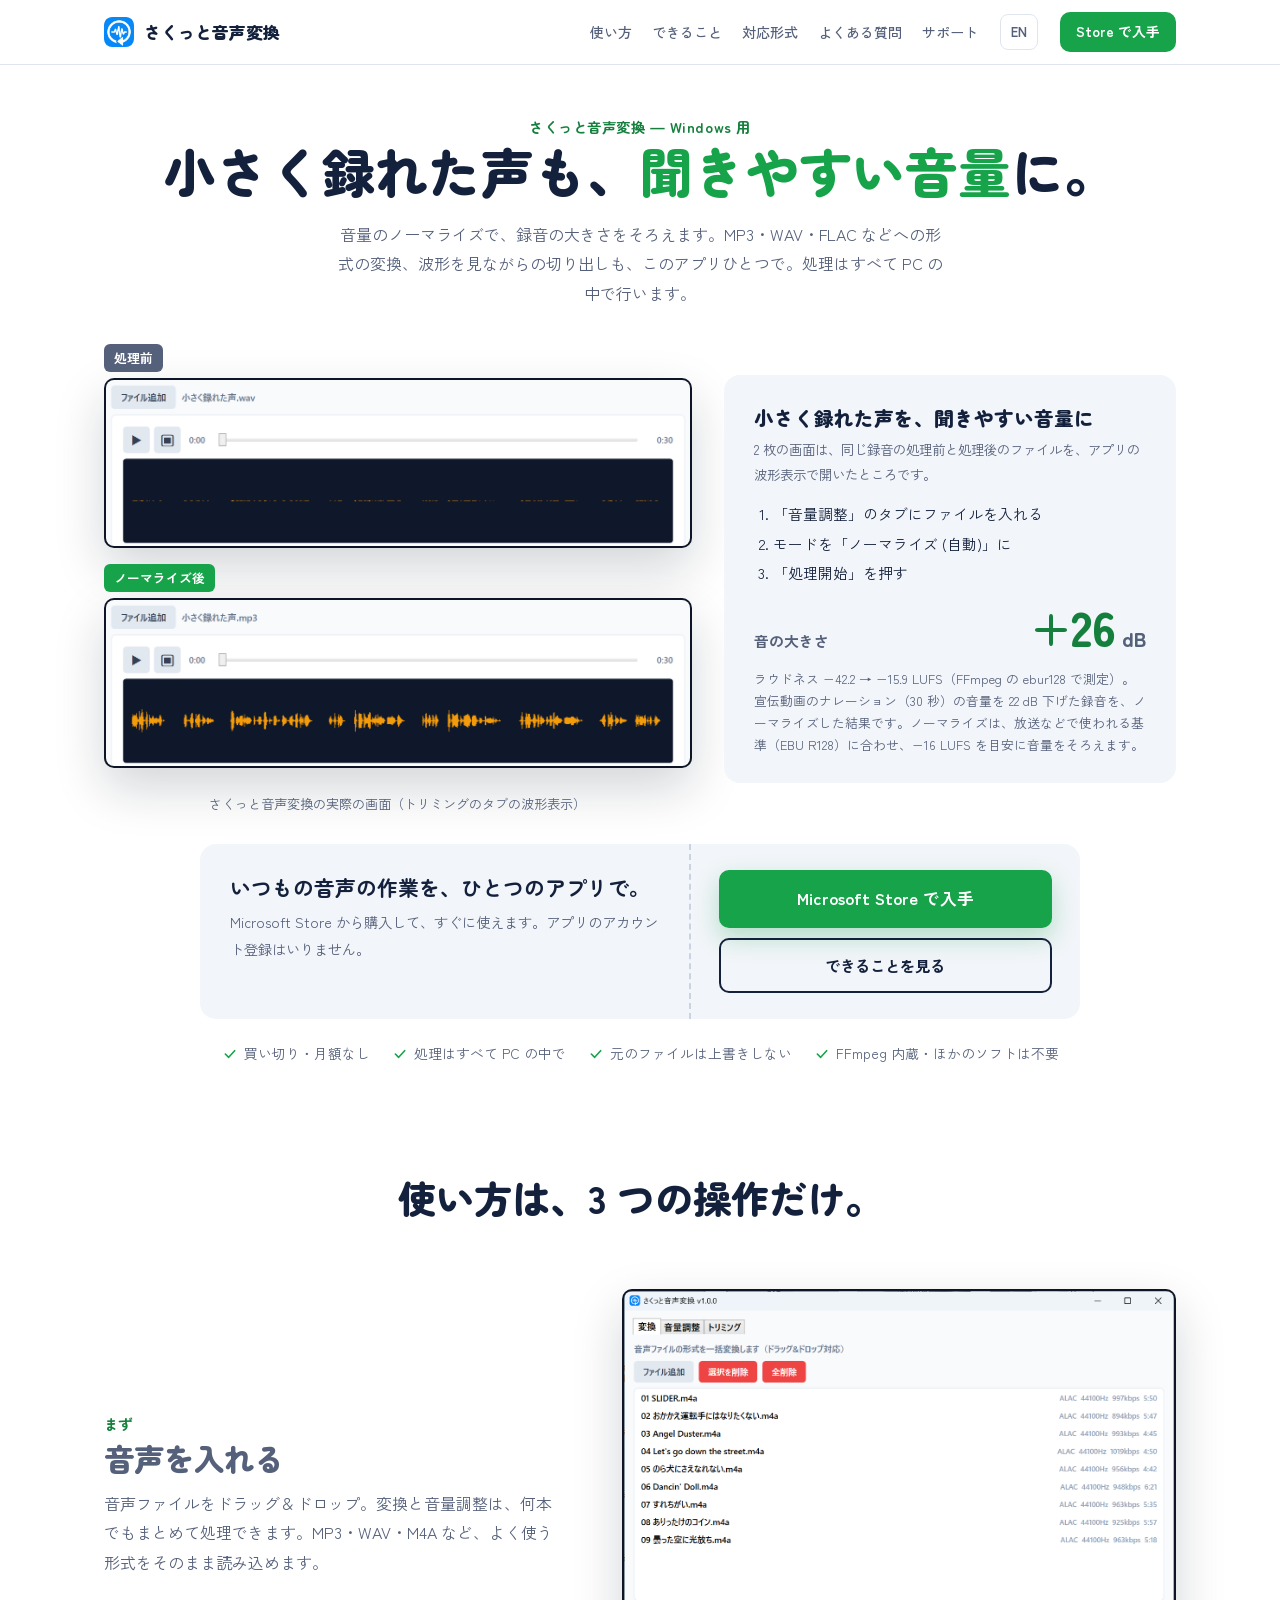
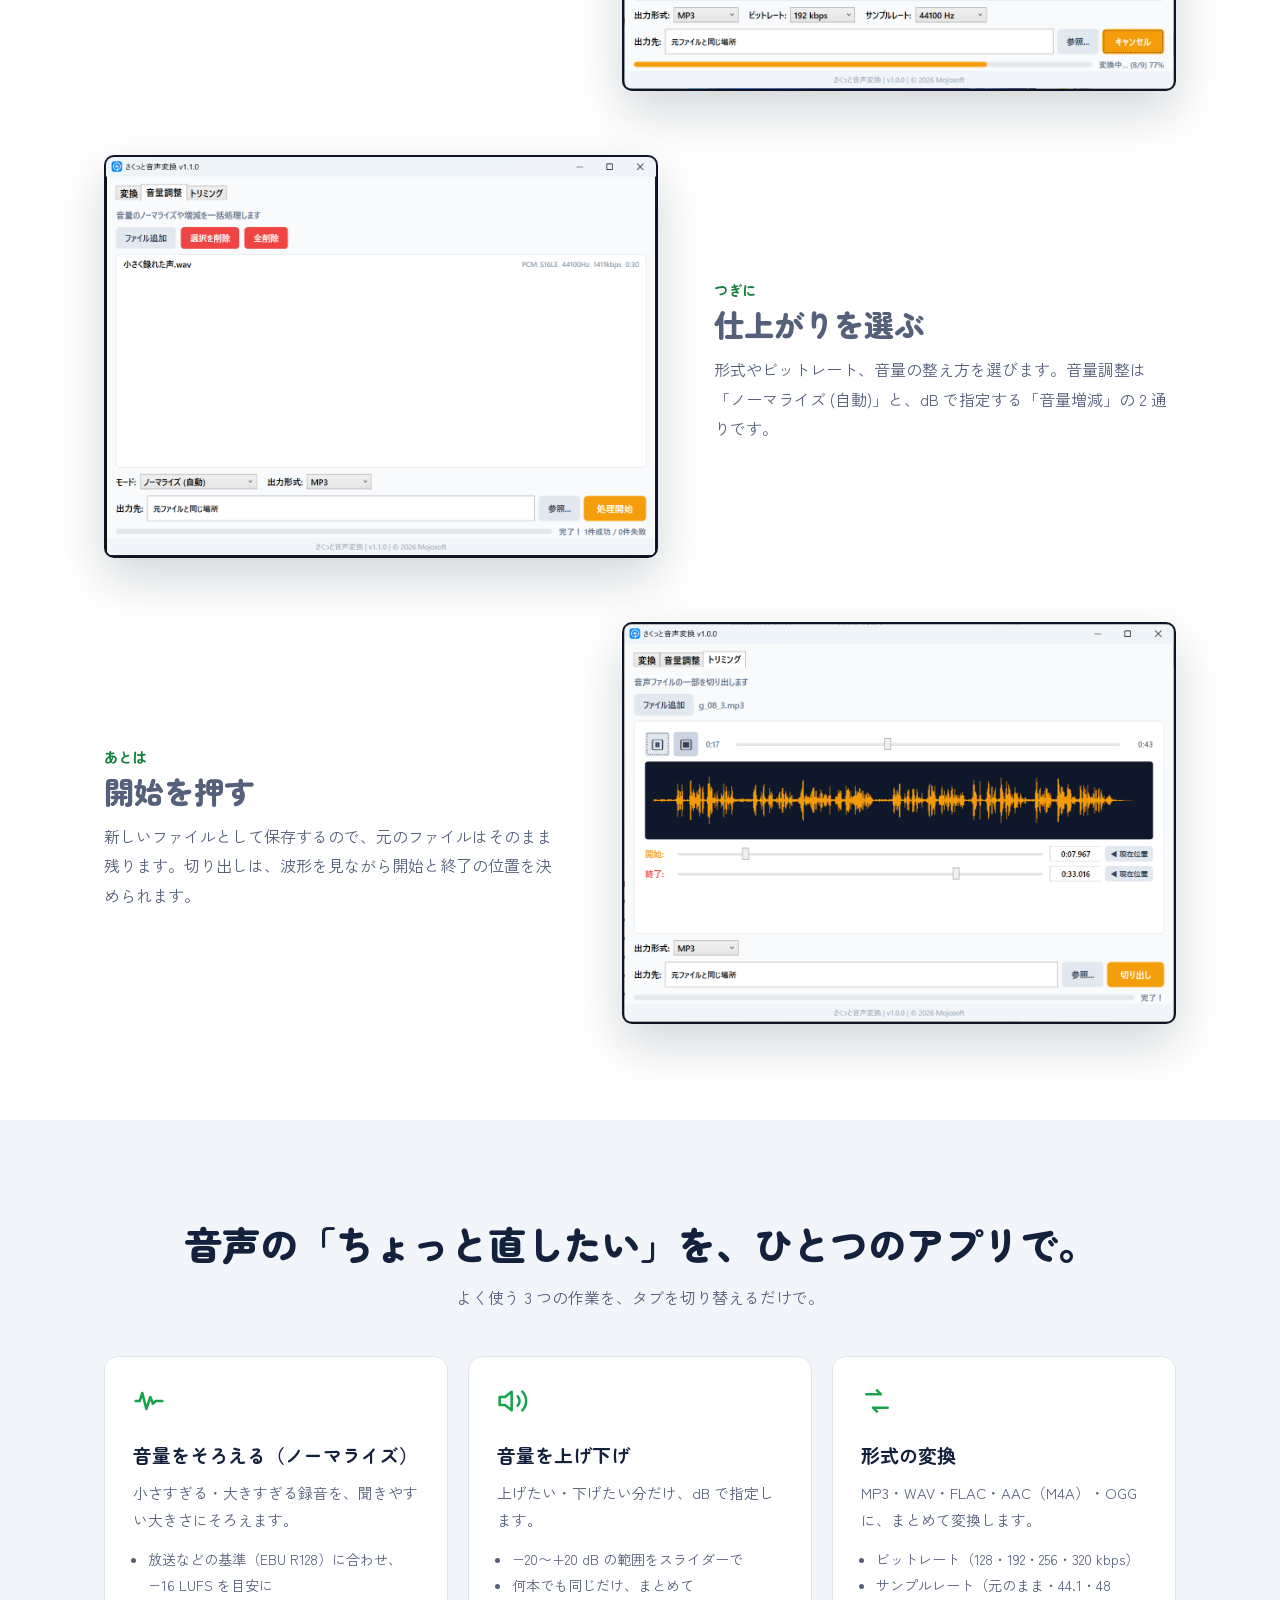
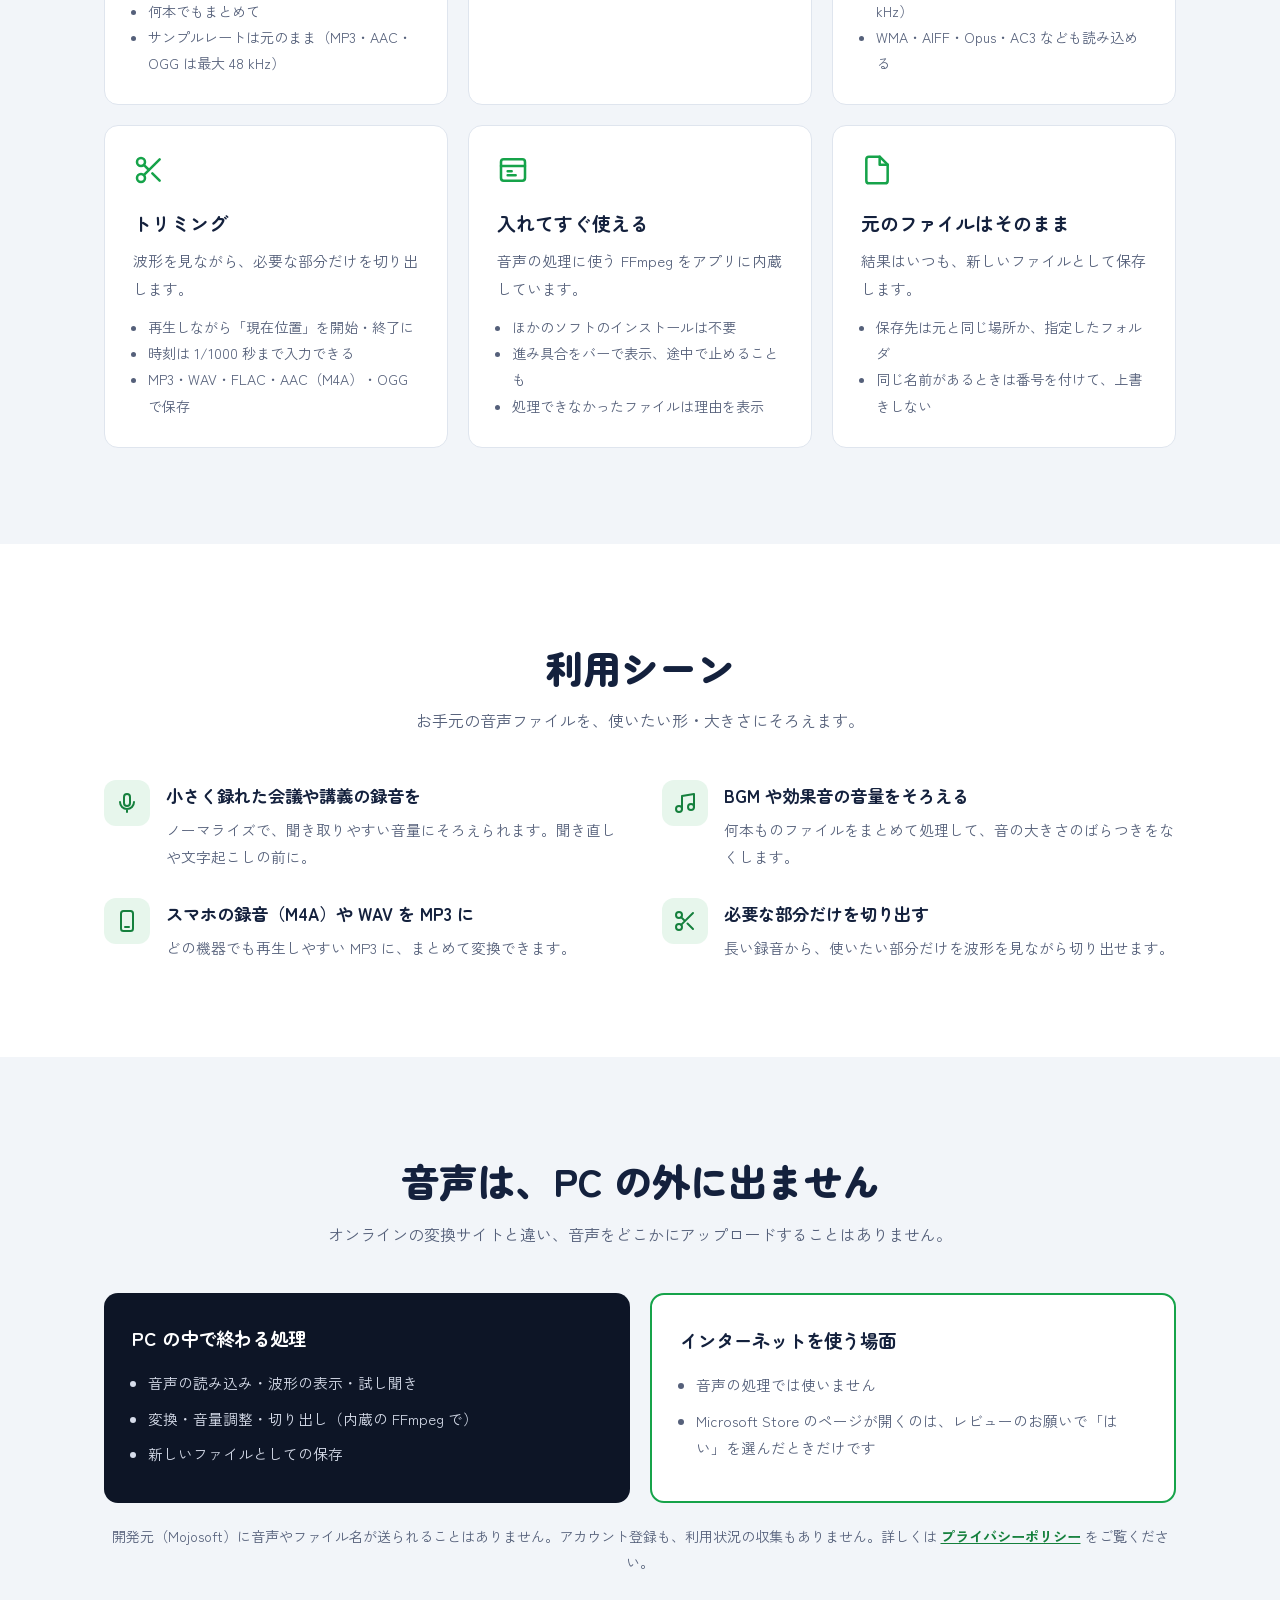
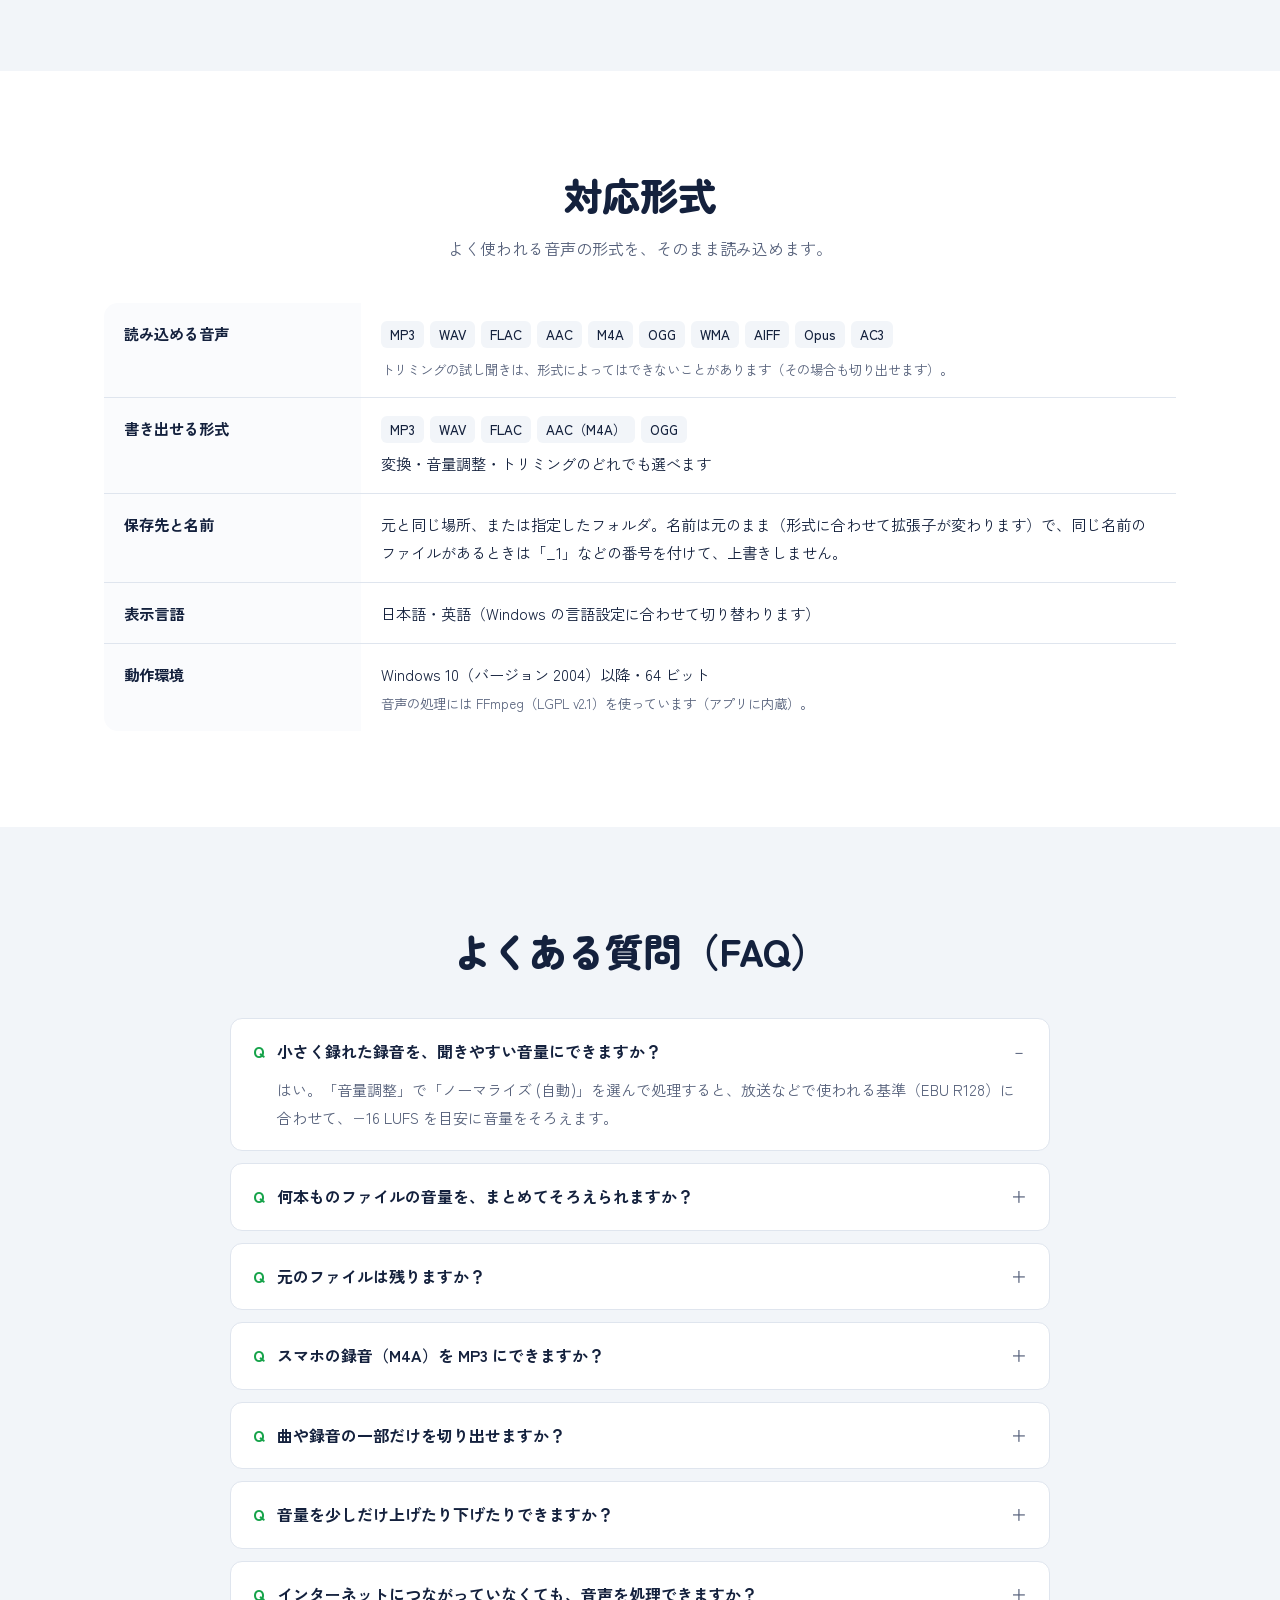
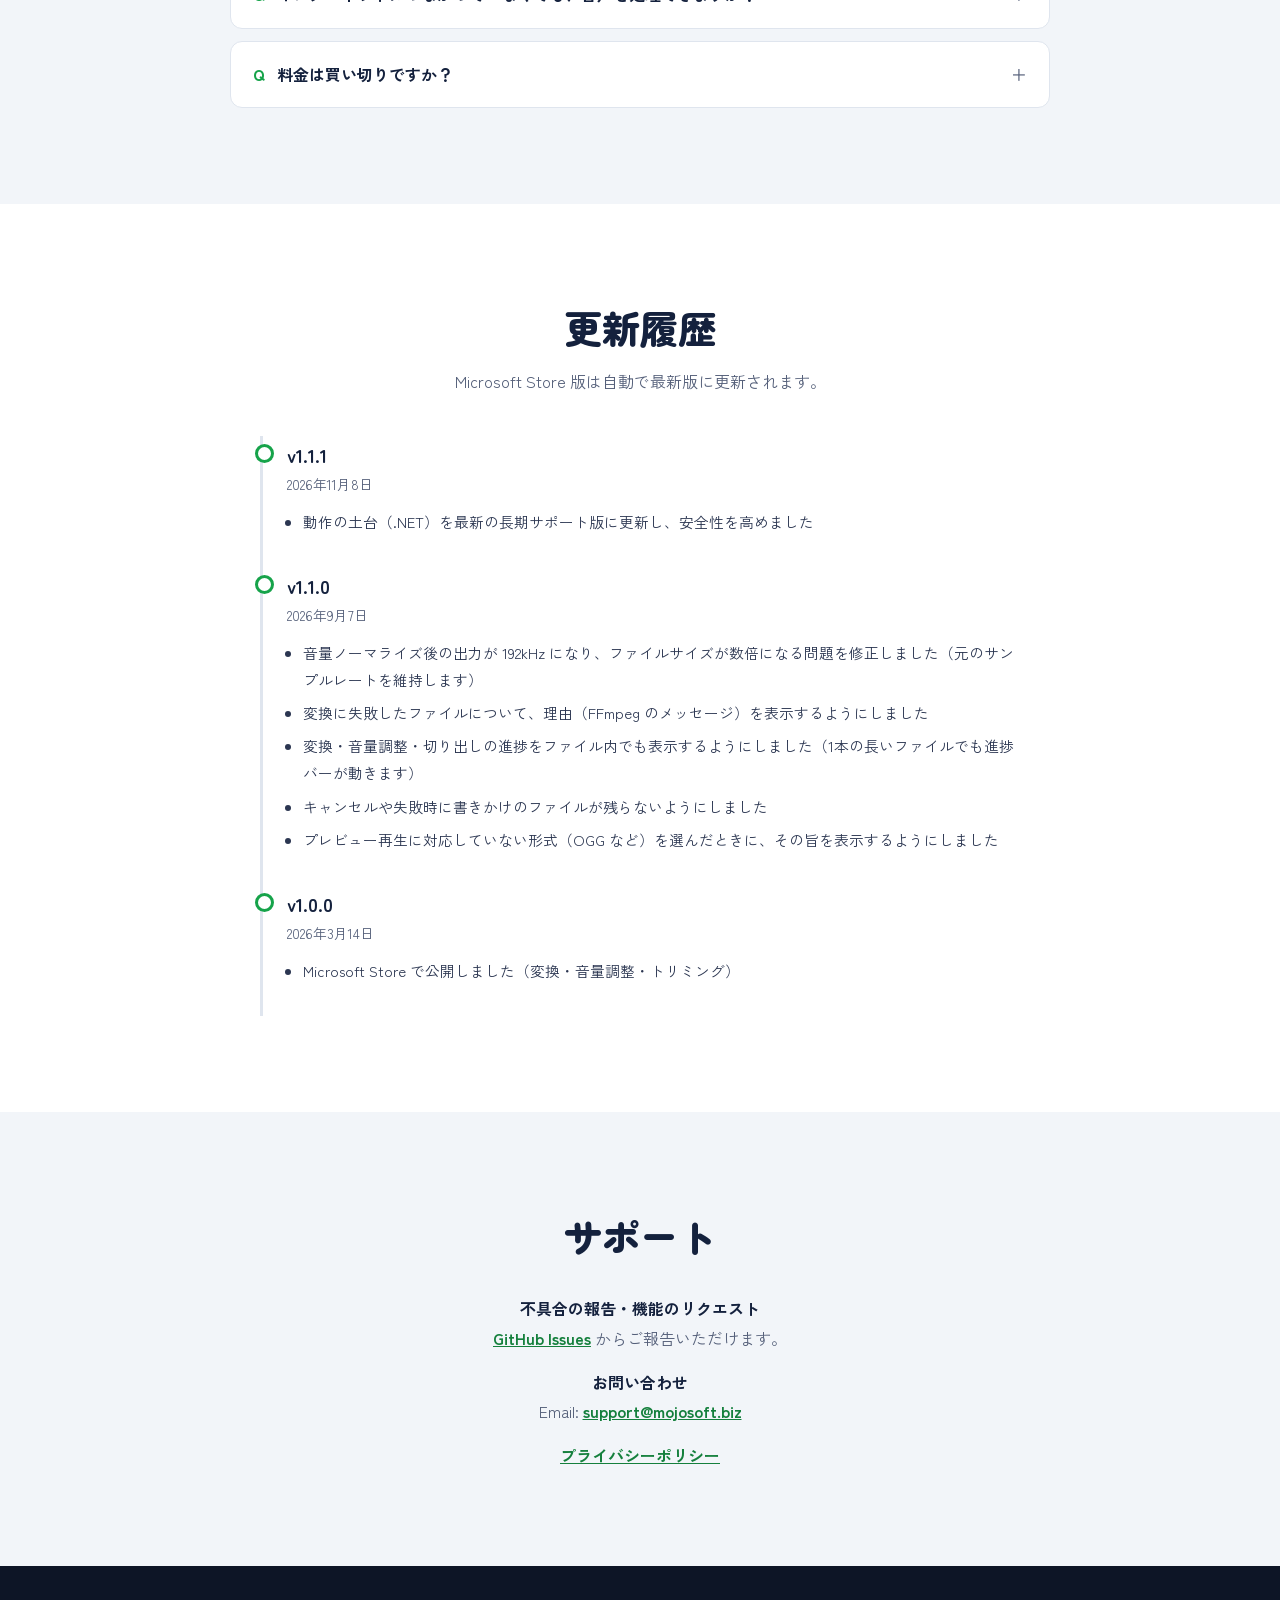
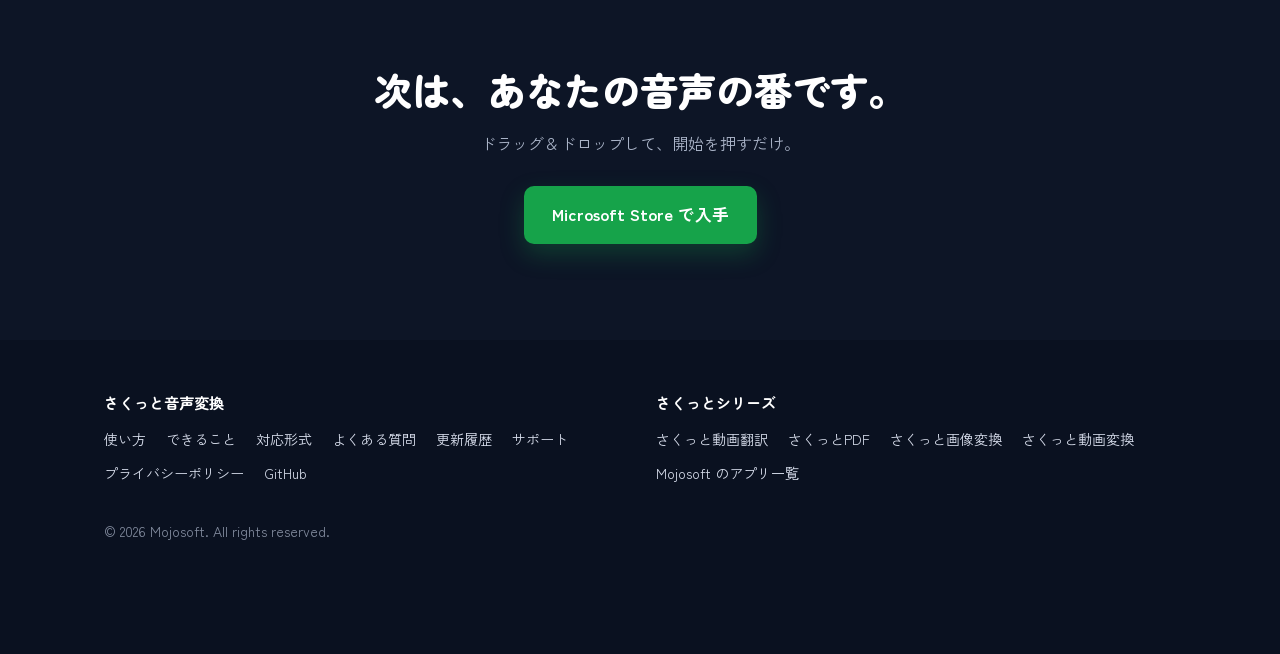
==== commit 1ad215fc: "docs(lp): 更新履歴に v1.1.1 を追加（Store の認定の後に main へ） Co-Authored-By: Claude Opus 5.5 <noreply@anthropic.c" ====
--- a/index.html
+++ b/index.html
@@ -214,6 +214,12 @@
   <div class="center"><h2 class="h2">更新履歴</h2><p class="sub">Microsoft Store 版は自動で最新版に更新されます。</p></div>
   <div class="log">
     <article>
+      <h3>v1.1.1</h3><time datetime="2026-11-08">2026年11月8日</time>
+      <ul>
+        <li>動作の土台（.NET）を最新の長期サポート版に更新し、安全性を高めました</li>
+      </ul>
+    </article>
+    <article>
       <h3>v1.1.0</h3><time datetime="2026-09-07">2026年9月7日</time>
       <ul>
         <li>音量ノーマライズ後の出力が 192kHz になり、ファイルサイズが数倍になる問題を修正しました（元のサンプルレートを維持します）</li>
